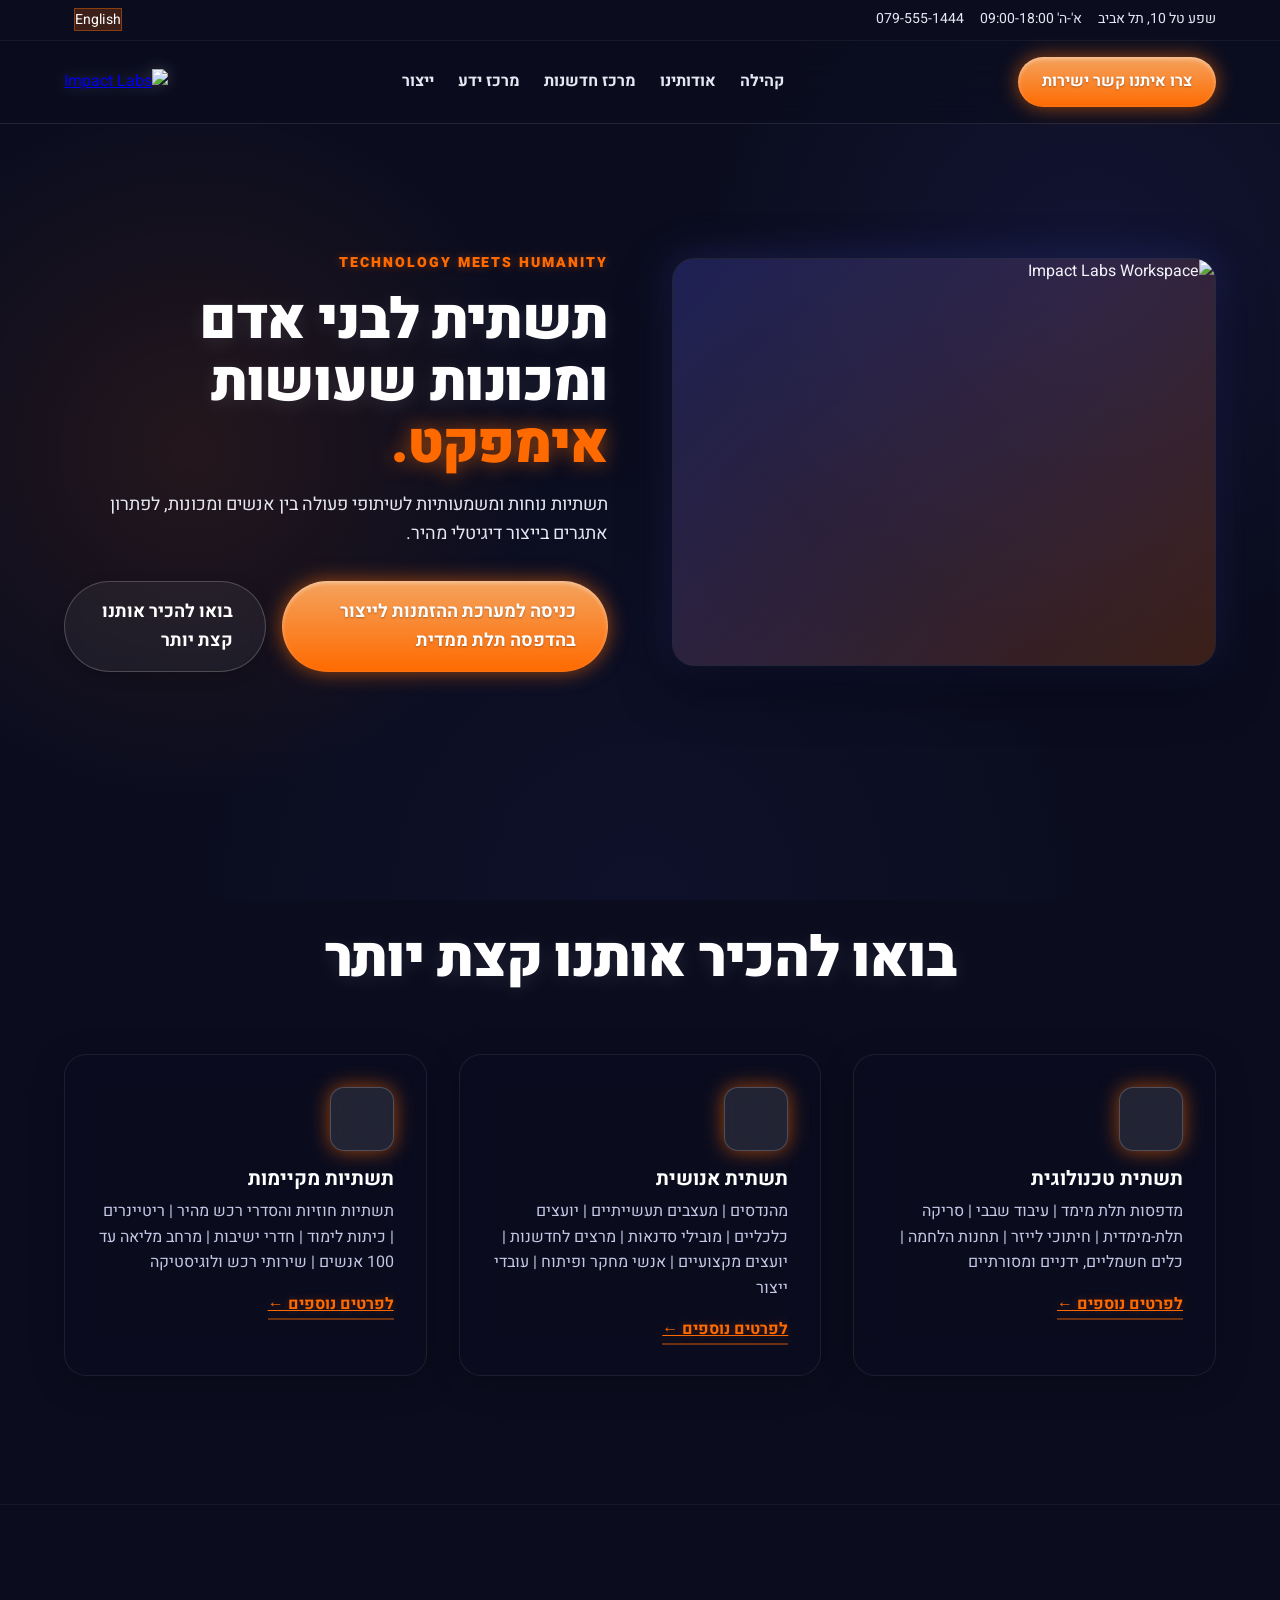
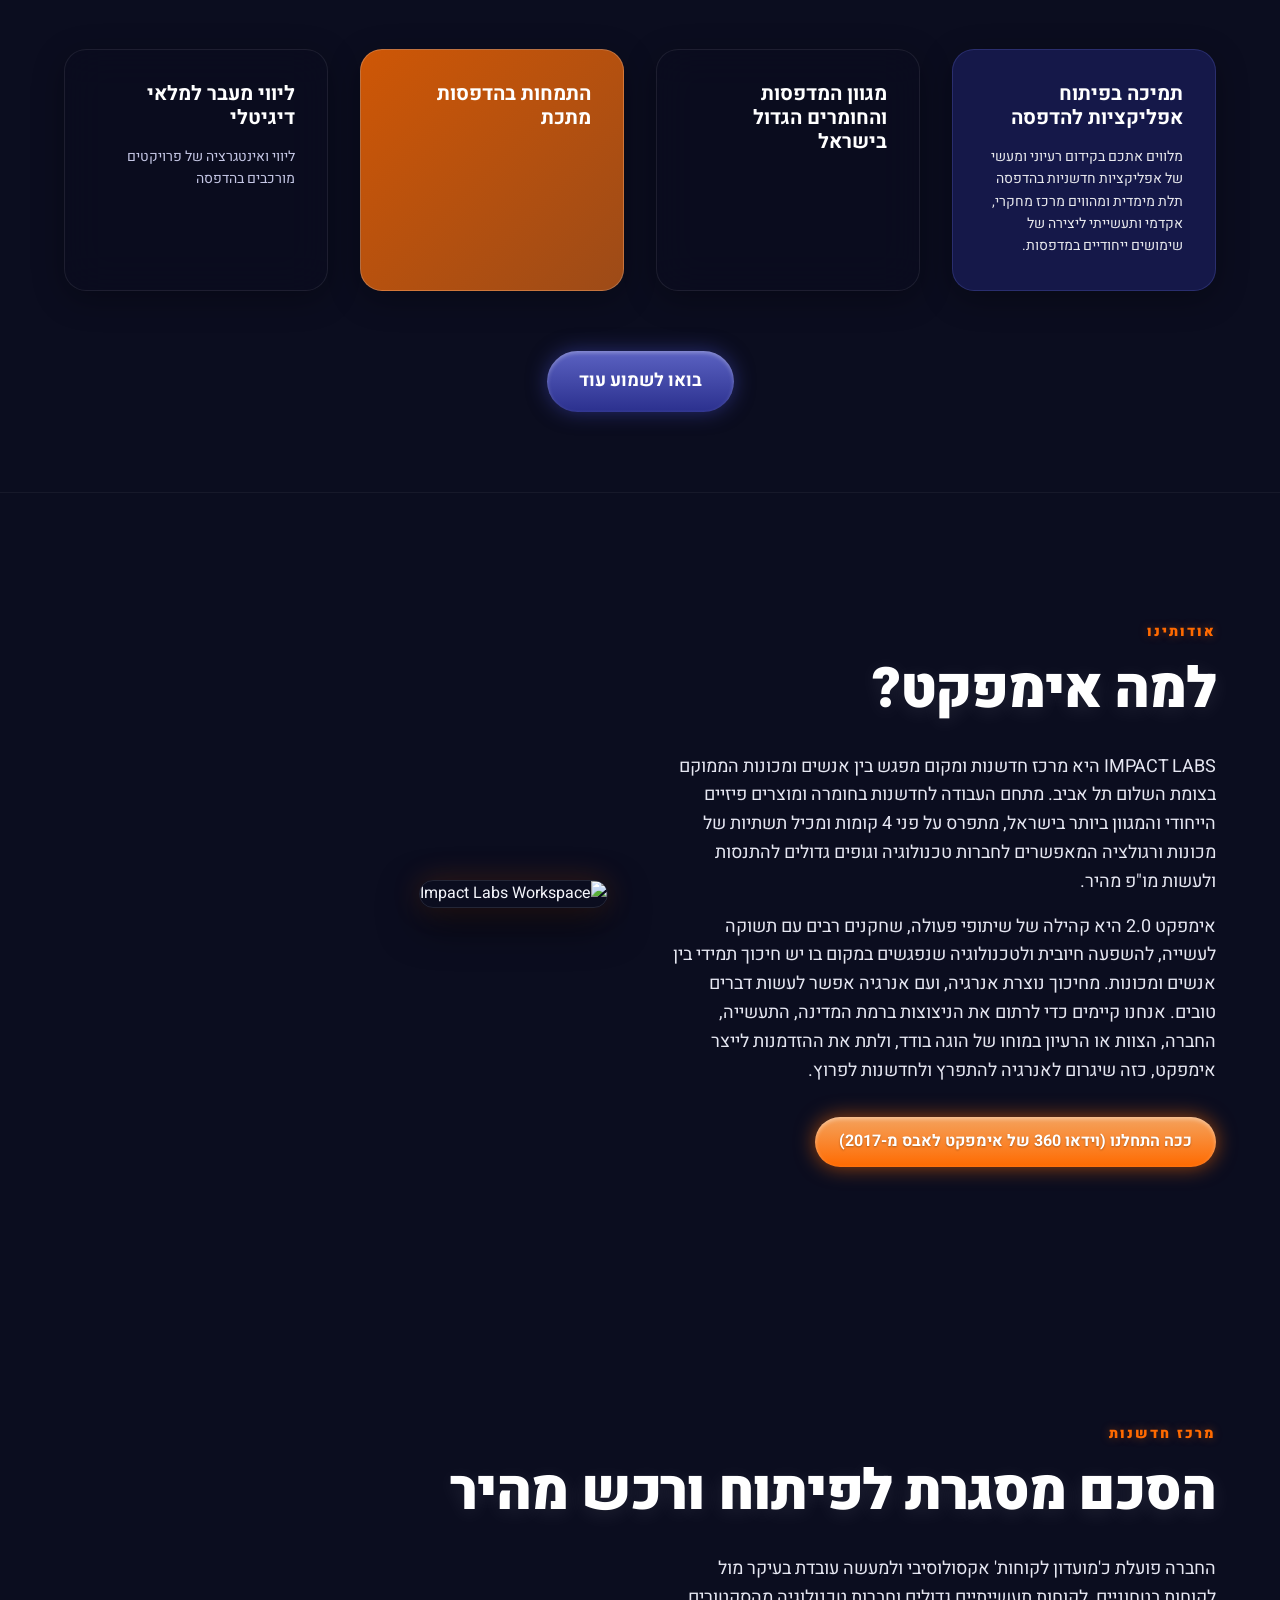
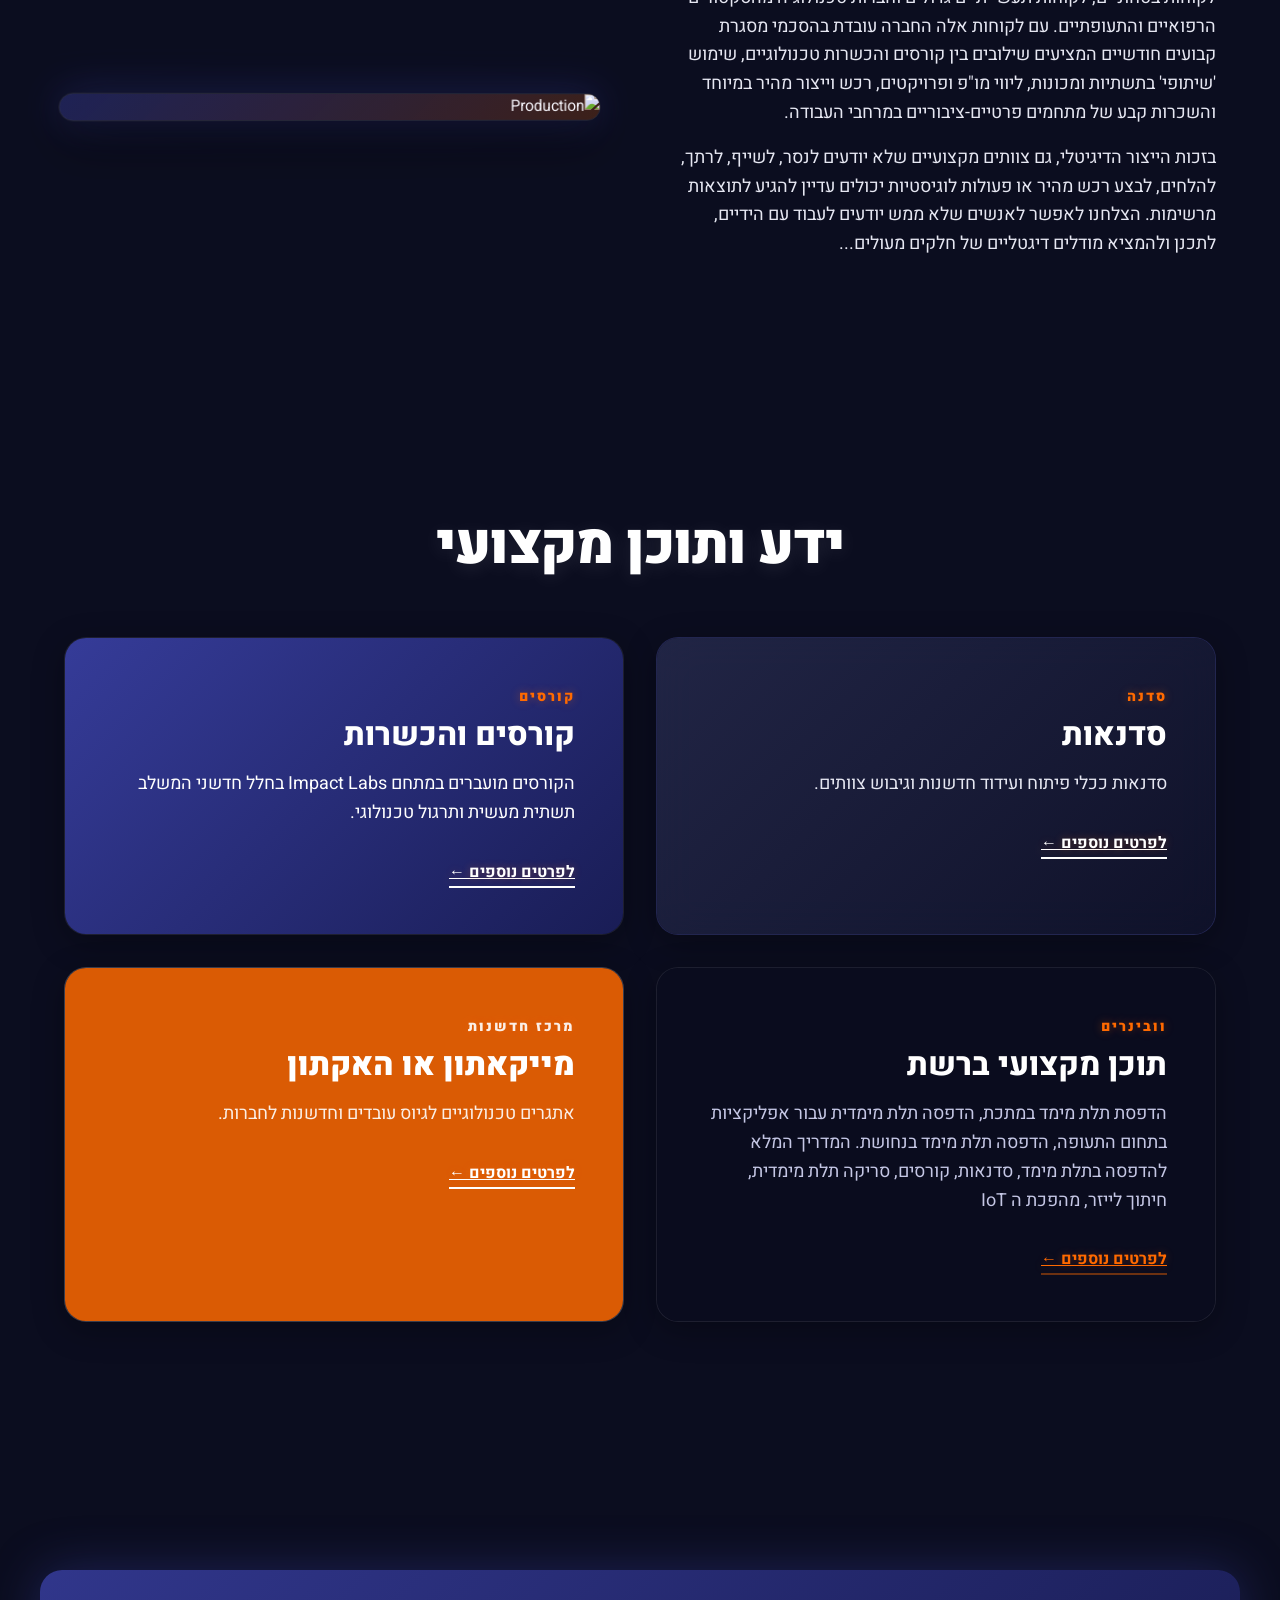
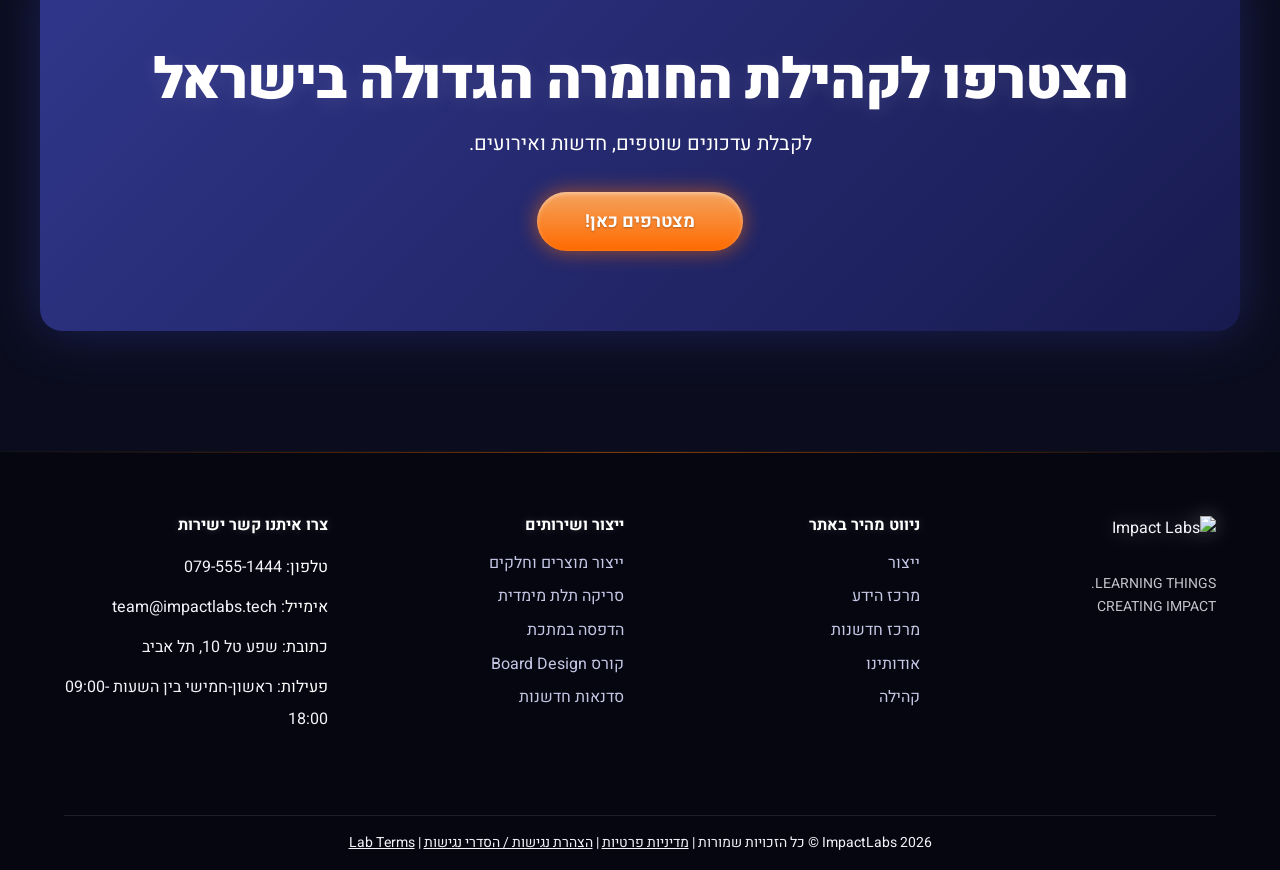
==== index.html @ 5b48bfa2 "Refactor to Deep Tech futuristic design (Glassmorphism, Scroll Reveals, Neon Glows)" ====
<!DOCTYPE html>
<html dir="rtl" lang="he-IL">
  <head>
    <meta charset="UTF-8" />
    <meta name="viewport" content="width=device-width, initial-scale=1.0" />
    <title>Impact Labs - מרכז חדשנות לחומרה</title>
    <meta name="description" content="ImpactLabs מעבדה לחדשנות בתל אביב. מקום מפגש וסביבה עסקית עבור יזמים, חברות ועמותות." />
    
    <link rel="preconnect" href="https://fonts.googleapis.com">
    <link rel="preconnect" href="https://fonts.gstatic.com" crossorigin>
    <link href="https://fonts.googleapis.com/css2?family=Heebo:wght@300;400;500;700;800;900&display=swap" rel="stylesheet">
    
    <link rel="stylesheet" href="./style.css">
    <script src="https://unpkg.com/lucide@latest"></script>
  </head>
  <body>

    <!-- Topbar -->
    <div class="topbar">
      <div class="container topbar-inner">
        <div class="topbar-info reveal">
          <span><i data-lucide="map-pin" style="width:14px;height:14px;display:inline;vertical-align:-2px"></i> שפע טל 10, תל אביב</span>
          <span><i data-lucide="clock" style="width:14px;height:14px;display:inline;vertical-align:-2px"></i> א'-ה' 09:00-18:00</span>
          <span><i data-lucide="phone" style="width:14px;height:14px;display:inline;vertical-align:-2px"></i> 079-555-1444</span>
        </div>
        <div class="topbar-actions reveal">
          <span class="badge badge-orange" style="margin-left: 10px; background: rgba(255,106,0,0.2); border: 1px solid rgba(255,106,0,0.4); color: #fff;">English</span>
        </div>
      </div>
    </div>

    <!-- Navbar -->
    <header class="navbar" id="navbar">
      <div class="container nav-inner">
        <a href="#contact" class="btn btn-primary btn-md reveal">צרו איתנו קשר ישירות</a>
        
        <button class="mobile-menu-btn reveal" id="mobile-menu-btn" aria-label="Toggle menu">
          <i data-lucide="menu"></i>
        </button>

        <nav class="nav-links reveal" id="nav-links">
          <a href="#community">קהילה</a>
          <a href="#about">אודותינו</a>
          <a href="#innovation">מרכז חדשנות</a>
          <a href="#knowledge">מרכז ידע</a>
          <a href="#services">ייצור</a>
        </nav>

        <a href="#" class="logo reveal">
          <img src="https://www.impactlabs.tech/wp-content/uploads/2022/10/ImpactLabs-logo-1.webp" alt="Impact Labs" class="logo-img">
        </a>
      </div>
    </header>

    <!-- Hero Section -->
    <section class="hero">
      <div class="container hero-content">
        <div class="hero-image reveal-left" style="order: -1;">
          <img src="https://www.impactlabs.tech/wp-content/uploads/2022/10/section1-impact-hp-top1.webp" alt="Impact Labs Workspace" style="aspect-ratio: 4/3; object-fit: cover;">
        </div>
        <div class="hero-text reveal">
          <div class="tagline">TECHNOLOGY MEETS HUMANITY</div>
          <h1 class="display">תשתית לבני אדם ומכונות שעושות <span class="text-orange">אימפקט.</span></h1>
          <p>
            תשתיות נוחות ומשמעותיות לשיתופי פעולה בין אנשים ומכונות, לפתרון אתגרים בייצור דיגיטלי מהיר.
          </p>
          <div class="hero-actions">
            <a href="#services" class="btn btn-primary btn-lg">כניסה למערכת ההזמנות לייצור בהדפסה תלת ממדית</a>
            <a href="#about" class="btn btn-ghost btn-lg">בואו להכיר אותנו קצת יותר</a>
          </div>
        </div>
      </div>
    </section>

    <!-- Core Infrastructures -->
    <section id="services" class="services-section">
      <div class="container">
        <h2 class="section-title text-white display reveal">בואו להכיר אותנו קצת יותר</h2>
        <div class="services-grid">
          <div class="card reveal" style="transition-delay: 0ms;">
            <div class="card-icon"><i data-lucide="cpu"></i></div>
            <h3 class="mb-2">תשתית טכנולוגית</h3>
            <p class="body-text text-neutral-500 mb-4">
              מדפסות תלת מימד | עיבוד שבבי | סריקה תלת-מימדית | חיתוכי לייזר | תחנות הלחמה | כלים חשמליים, ידניים ומסורתיים
            </p>
            <a href="#" class="btn-inline">לפרטים נוספים &larr;</a>
          </div>
          <div class="card reveal" style="transition-delay: 150ms;">
            <div class="card-icon"><i data-lucide="users"></i></div>
            <h3 class="mb-2">תשתית אנושית</h3>
            <p class="body-text text-neutral-500 mb-4">
              מהנדסים | מעצבים תעשייתיים | יועצים כלכליים | מובילי סדנאות | מרצים לחדשנות | יועצים מקצועיים | אנשי מחקר ופיתוח | עובדי ייצור
            </p>
            <a href="#" class="btn-inline">לפרטים נוספים &larr;</a>
          </div>
          <div class="card reveal" style="transition-delay: 300ms;">
            <div class="card-icon"><i data-lucide="building-2"></i></div>
            <h3 class="mb-2">תשתיות מקיימות</h3>
            <p class="body-text text-neutral-500 mb-4">
              תשתיות חוזיות והסדרי רכש מהיר | ריטיינרים | כיתות לימוד | חדרי ישיבות | מרחב מליאה עד 100 אנשים | שירותי רכש ולוגיסטיקה
            </p>
            <a href="#" class="btn-inline">לפרטים נוספים &larr;</a>
          </div>
        </div>
      </div>
    </section>

    <!-- Deep Dive Features -->
    <section class="about-section" style="padding: 80px 0;">
      <div class="container">
        <div class="services-grid features-grid">
          <div class="card card-navy reveal" style="transition-delay: 0ms;">
            <h3 class="mb-4">תמיכה בפיתוח אפליקציות להדפסה</h3>
            <p style="font-size: 14px; opacity: 0.9;">מלווים אתכם בקידום רעיוני ומעשי של אפליקציות חדשניות בהדפסה תלת מימדית ומהווים מרכז מחקרי, אקדמי ותעשייתי ליצירה של שימושים ייחודיים במדפסות.</p>
          </div>
          <div class="card reveal" style="transition-delay: 150ms;">
            <h3 class="mb-4 text-white">מגוון המדפסות והחומרים הגדול בישראל</h3>
          </div>
          <div class="card card-orange reveal" style="transition-delay: 300ms;">
            <h3 class="mb-4">התמחות בהדפסות מתכת</h3>
          </div>
          <div class="card reveal" style="transition-delay: 450ms;">
            <h3 class="mb-4 text-white">ליווי מעבר למלאי דיגיטלי</h3>
            <p class="text-neutral-500" style="font-size: 14px;">ליווי ואינטגרציה של פרויקטים מורכבים בהדפסה</p>
          </div>
        </div>
        <div class="reveal" style="text-align: center; margin-top: 60px;">
          <a href="#" class="btn btn-secondary btn-lg">בואו לשמוע עוד</a>
        </div>
      </div>
    </section>

    <!-- About Section -->
    <section id="about" class="about-section" style="border:none; background: transparent;">
      <div class="container about-grid">
        <div class="about-text reveal">
          <div class="tagline">אודותינו</div>
          <h2 class="display text-white mb-6">למה אימפקט?</h2>
          <p class="body-text text-neutral-700 mb-4" style="font-size: 18px;">
            IMPACT LABS היא מרכז חדשנות ומקום מפגש בין אנשים ומכונות הממוקם בצומת השלום תל אביב. מתחם העבודה לחדשנות בחומרה ומוצרים פיזיים הייחודי והמגוון ביותר בישראל, מתפרס על פני 4 קומות ומכיל תשתיות של מכונות ורגולציה המאפשרים לחברות טכנולוגיה וגופים גדולים להתנסות ולעשות מו"פ מהיר.
          </p>
          <p class="body-text text-neutral-700 mb-6" style="font-size: 18px;">
            אימפקט 2.0 היא קהילה של שיתופי פעולה, שחקנים רבים עם תשוקה לעשייה, להשפעה חיובית ולטכנולוגיה שנפגשים במקום בו יש חיכוך תמידי בין אנשים ומכונות. מחיכוך נוצרת אנרגיה, ועם אנרגיה אפשר לעשות דברים טובים. אנחנו קיימים כדי לרתום את הניצוצות ברמת המדינה, התעשייה, החברה, הצוות או הרעיון במוחו של הוגה בודד, ולתת את ההזדמנות לייצר אימפקט, כזה שיגרום לאנרגיה להתפרץ ולחדשנות לפרוץ.
          </p>
          <a href="#" class="btn btn-primary btn-md">ככה התחלנו (וידאו 360 של אימפקט לאבס מ-2017)</a>
        </div>
        <div class="about-image reveal-left">
          <img src="https://www.impactlabs.tech/wp-content/uploads/2022/10/ImpactLabs-about.webp" alt="Impact Labs Workspace">
        </div>
      </div>
    </section>

    <!-- Innovation Center -->
    <section id="innovation" class="knowledge-section">
      <div class="container">
        <div class="tagline reveal">מרכז חדשנות</div>
        <h2 class="display mb-6 text-white reveal">הסכם מסגרת לפיתוח ורכש מהיר</h2>
        <div class="about-grid">
          <div class="reveal">
            <p class="mb-4 body-text text-neutral-700" style="font-size: 18px;">החברה פועלת כ'מועדון לקוחות' אקסולוסיבי ולמעשה עובדת בעיקר מול לקוחות בטחוניים, לקוחות תעשייתיים גדולים וחברות טכנולוגיה מהסקטורים הרפואיים והתעופתיים. עם לקוחות אלה החברה עובדת בהסכמי מסגרת קבועים חודשיים המציעים שילובים בין קורסים והכשרות טכנולוגיים, שימוש 'שיתופי' בתשתיות ומכונות, ליווי מו"פ ופרויקטים, רכש וייצור מהיר במיוחד והשכרות קבע של מתחמים פרטיים-ציבוריים במרחבי העבודה.</p>
            <p class="body-text text-neutral-700" style="font-size: 18px;">בזכות הייצור הדיגיטלי, גם צוותים מקצועיים שלא יודעים לנסר, לשייף, לרתך, להלחים, לבצע רכש מהיר או פעולות לוגיסטיות יכולים עדיין להגיע לתוצאות מרשימות. הצלחנו לאפשר לאנשים שלא ממש יודעים לעבוד עם הידיים, לתכנן ולהמציא מודלים דיגטליים של חלקים מעולים...</p>
          </div>
          <div class="hero-image reveal-left" style="transform: perspective(1000px) rotateY(5deg);">
            <img src="https://www.impactlabs.tech/wp-content/uploads/2022/10/ImpactLabs-production-section2.webp" alt="Production">
          </div>
        </div>
      </div>
    </section>

    <!-- Knowledge Center -->
    <section id="knowledge" class="knowledge-section">
      <div class="container">
        <h2 class="display text-white reveal" style="text-align:center; margin-bottom: 60px;">ידע ותוכן מקצועי</h2>
        <div class="knowledge-grid">
          
          <div class="card card-navy reveal" style="padding: 48px; background: url('https://www.impactlabs.tech/wp-content/uploads/2022/10/worshop-image-withorangeoverlay.webp') center/cover; position: relative;">
            <div style="position: absolute; inset: 0; background: var(--gradient-metal-dark); opacity: 0.9;"></div>
            <div style="position: relative; z-index: 2;">
              <div class="tagline" style="color: var(--orange-500); margin-bottom: 8px;">סדנה</div>
              <h3 style="font-size: 32px; font-weight: 800; margin-bottom: 16px;">סדנאות</h3>
              <p style="color: var(--navy-100); margin-bottom: 32px; font-size: 18px;">
                סדנאות ככלי פיתוח ועידוד חדשנות וגיבוש צוותים.
              </p>
              <a href="#" class="btn-inline" style="color: #fff; border-color: #fff;">לפרטים נוספים &larr;</a>
            </div>
          </div>

          <div class="card card-brand reveal" style="transition-delay: 150ms; padding: 48px; background: url('https://www.impactlabs.tech/wp-content/uploads/2022/10/courses-learning-imagewithblueoverlay.webp') center/cover; position: relative;">
             <div style="position: absolute; inset: 0; background: var(--gradient-brand); opacity: 0.9;"></div>
             <div style="position: relative; z-index: 2;">
              <div class="tagline" style="color: var(--orange-500); margin-bottom: 8px;">קורסים</div>
              <h3 style="font-size: 32px; font-weight: 800; margin-bottom: 16px;">קורסים והכשרות</h3>
              <p style="color: #fff; margin-bottom: 32px; font-size: 18px;">
                הקורסים מועברים במתחם Impact Labs בחלל חדשני המשלב תשתית מעשית ותרגול טכנולוגי.
              </p>
              <a href="#" class="btn-inline" style="color: #fff; border-color: #fff;">לפרטים נוספים &larr;</a>
             </div>
          </div>

          <div class="card reveal" style="padding: 48px; background: url('https://www.impactlabs.tech/wp-content/uploads/2022/10/events-images-with-orange-overlay.webp') center/cover; position: relative;">
            <div style="position: absolute; inset: 0; background: rgba(11,13,31,0.85); backdrop-filter: blur(10px);"></div>
            <div style="position: relative; z-index: 2;">
              <div class="tagline" style="color: var(--orange-500); margin-bottom: 8px;">וובינרים</div>
              <h3 class="text-white" style="font-size: 32px; font-weight: 800; margin-bottom: 16px;">תוכן מקצועי ברשת</h3>
              <p class="text-neutral-500" style="margin-bottom: 32px; font-size: 18px;">
                הדפסת תלת מימד במתכת, הדפסה תלת מימדית עבור אפליקציות בתחום התעופה, הדפסה תלת מימד בנחושת. המדריך המלא להדפסה בתלת מימד, סדנאות, קורסים, סריקה תלת מימדית, חיתוך לייזר, מהפכת ה IoT
              </p>
              <a href="#" class="btn-inline">לפרטים נוספים &larr;</a>
            </div>
          </div>
          
          <div class="card card-orange reveal" style="transition-delay: 150ms; padding: 48px; background: url('https://www.impactlabs.tech/wp-content/uploads/2022/10/ImpactLabs-Hakathon-image.webp') center/cover; position: relative;">
             <div style="position: absolute; inset: 0; background: var(--orange-500); opacity: 0.85; mix-blend-mode: multiply;"></div>
             <div style="position: relative; z-index: 2;">
                <div class="tagline" style="color: #fff; opacity: 0.9; margin-bottom: 8px;">מרכז חדשנות</div>
                <h3 style="font-size: 32px; font-weight: 900; margin-bottom: 16px;">מייקאתון או האקתון</h3>
                <p style="color: rgba(255,255,255,0.9); margin-bottom: 32px; font-size: 18px;">
                  אתגרים טכנולוגיים לגיוס עובדים וחדשנות לחברות.
                </p>
                <a href="#" class="btn-inline" style="color: #fff; border-color: #fff;">לפרטים נוספים &larr;</a>
             </div>
          </div>

        </div>
      </div>
    </section>

    <!-- Community & CTA -->
    <section id="community" class="hero reveal" style="background: transparent; padding: 120px 0; text-align: center;">
      <div class="container card card-brand" style="border:none; padding: 80px 40px; box-shadow: 0 0 50px rgba(58, 65, 166, 0.4);">
        <h2 class="display text-white mb-4">הצטרפו לקהילת החומרה הגדולה בישראל</h2>
        <p class="text-navy-100 mb-6" style="font-size: 20px;">לקבלת עדכונים שוטפים, חדשות ואירועים.</p>
        <button class="btn btn-primary btn-lg" style="padding-left: 48px; padding-right: 48px;">מצטרפים כאן!</button>
      </div>
    </section>

    <!-- Footer -->
    <footer id="contact" class="footer reveal">
      <div class="container">
        <div class="footer-grid">
          <div>
            <img src="https://www.impactlabs.tech/wp-content/uploads/2022/10/ImpactLabs-logo-white.png" alt="Impact Labs" style="height: 40px; margin-bottom: 16px; filter: drop-shadow(0 0 10px rgba(255,255,255,0.3));">
            <p class="text-neutral-400 mt-4" style="font-size: 14px; opacity: 0.8;">LEARNING THINGS.<br>CREATING IMPACT</p>
          </div>
          <div>
            <h4 class="footer-title">ניווט מהיר באתר</h4>
            <ul class="footer-links">
              <li><a href="#services">ייצור</a></li>
              <li><a href="#knowledge">מרכז הידע</a></li>
              <li><a href="#innovation">מרכז חדשנות</a></li>
              <li><a href="#about">אודותינו</a></li>
              <li><a href="#community">קהילה</a></li>
            </ul>
          </div>
          <div>
            <h4 class="footer-title">ייצור ושירותים</h4>
            <ul class="footer-links">
              <li><a href="#">ייצור מוצרים וחלקים</a></li>
              <li><a href="#">סריקה תלת מימדית</a></li>
              <li><a href="#">הדפסה במתכת</a></li>
              <li><a href="#">קורס Board Design</a></li>
              <li><a href="#">סדנאות חדשנות</a></li>
            </ul>
          </div>
          <div>
            <h4 class="footer-title">צרו איתנו קשר ישירות</h4>
            <ul class="footer-links" style="line-height: 2;">
              <li><span style="color: #fff">טלפון:</span> 079-555-1444</li>
              <li><span style="color: #fff">אימייל:</span> team@impactlabs.tech</li>
              <li><span style="color: #fff">כתובת:</span> שפע טל 10, תל אביב</li>
              <li><span style="color: #fff">פעילות:</span> ראשון-חמישי בין השעות 09:00-18:00</li>
            </ul>
            <div class="mt-4" style="display:flex; gap: 12px; color: var(--orange-500);">
               <i data-lucide="facebook" style="cursor:pointer;"></i>
               <i data-lucide="instagram" style="cursor:pointer;"></i>
               <i data-lucide="linkedin" style="cursor:pointer;"></i>
               <i data-lucide="youtube" style="cursor:pointer;"></i>
            </div>
          </div>
        </div>
        <div class="footer-bottom">
          <p>ImpactLabs 2026 &copy; כל הזכויות שמורות | <a href="#" style="color: inherit;">מדיניות פרטיות</a> | <a href="#" style="color: inherit;">הצהרת נגישות / הסדרי נגישות</a> | <a href="#" style="color: inherit;">Lab Terms</a></p>
        </div>
      </div>
    </footer>

    <script src="./main.js"></script>
    <script>
      lucide.createIcons();
      const menuBtn = document.getElementById('mobile-menu-btn');
      const navLinks = document.getElementById('nav-links');
      if(menuBtn && navLinks) {
        menuBtn.addEventListener('click', () => {
          navLinks.classList.toggle('active');
        });
      }
    </script>
  </body>
</html>
---- style.css ----
/* ==========================================================================
   Impact Labs Design System - Futuristic Deep Tech Edition
   ========================================================================== */

:root {
  /* Colors - Navy Scale */
  --navy-50: #F3F4FA;
  --navy-100: #E6E7F2;
  --navy-200: #C5C7E5;
  --navy-500: #5B62C2;
  --navy-600: #3A41A6;
  --navy-700: #2B308E; 
  --navy-800: #232876;
  --navy-900: #1B1F5C; 
  --navy-1000: #0B0D1F; /* Deep Space Ink */

  /* Colors - Orange Scale (Neon) */
  --orange-100: #FDEEDE;
  --orange-200: #FBD9BB;
  --orange-400: #F4A35E;
  --orange-500: #FF6A00; /* Pure Neon Orange */
  --orange-600: #E0701F;
  --orange-700: #C25B16; 
  --orange-800: #9B4612;
  --orange-900: #6E380C;

  /* Gradients & Glows */
  --gradient-metal: linear-gradient(135deg, #F2F4F8 0%, #9AA1B5 100%);
  --gradient-metal-dark: linear-gradient(135deg, rgba(42, 47, 85, 0.8) 0%, rgba(17, 20, 46, 0.8) 100%);
  --gradient-brand: linear-gradient(135deg, #3A41A6 0%, #1B1F5C 100%);
  
  --neon-glow-orange: 0 0 20px rgba(255, 106, 0, 0.6);
  --neon-glow-blue: 0 0 20px rgba(58, 65, 166, 0.6);
  
  /* Radii */
  --radius-xs: 2px;
  --radius-sm: 4px;
  --radius-md: 8px;
  --radius-lg: 14px;
  --radius-xl: 22px;
  --radius-pill: 999px;

  /* Shadows (Elevations) */
  --shadow-1: 0 8px 32px rgba(0, 0, 0, 0.3);
  --shadow-2: 0 16px 48px rgba(0, 0, 0, 0.5);
  --shadow-inset: inset 0 2px 4px rgba(255, 255, 255, 0.1), inset 0 -2px 8px rgba(0, 0, 0, 0.5);

  /* Spacing */
  --space-1: 4px;
  --space-2: 8px;
  --space-3: 12px;
  --space-4: 16px;
  --space-5: 24px;
  --space-6: 32px;
  --space-7: 48px;
  --space-8: 64px;
  --space-9: 96px;
  --space-10: 128px;

  --font-family: 'Heebo', sans-serif;
}

/* ==========================================================================
   Reset & Base Styles
   ========================================================================== */
* {
  box-sizing: border-box;
  margin: 0;
  padding: 0;
}

body {
  font-family: var(--font-family);
  background-color: var(--navy-1000);
  background-image: 
    radial-gradient(circle at 15% 50%, rgba(255, 106, 0, 0.1), transparent 30%),
    radial-gradient(circle at 85% 30%, rgba(58, 65, 166, 0.15), transparent 30%),
    radial-gradient(circle at 50% 100%, rgba(43, 48, 142, 0.1), transparent 40%);
  background-attachment: fixed;
  color: var(--navy-50);
  line-height: 1.6;
  font-size: 16px;
  -webkit-font-smoothing: antialiased;
  -moz-osx-font-smoothing: grayscale;
  overflow-x: hidden;
}

/* Scroll Animations */
.reveal {
  opacity: 0;
  transform: translateY(50px);
  transition: all 0.9s cubic-bezier(0.25, 0.8, 0.25, 1);
}
.reveal.active {
  opacity: 1;
  transform: translateY(0);
}

.reveal-left {
  opacity: 0;
  transform: translateX(-50px);
  transition: all 0.9s cubic-bezier(0.25, 0.8, 0.25, 1);
}
.reveal-left.active {
  opacity: 1;
  transform: translateX(0);
}

/* ==========================================================================
   Typography
   ========================================================================== */
h1, h2, h3, h4, h5, h6 {
  color: #fff;
  line-height: 1.2;
}

.display {
  font-size: 56px;
  font-weight: 900;
  line-height: 1.1;
  letter-spacing: -0.02em;
  text-shadow: 0 4px 20px rgba(255,255,255,0.1);
}

h1 { font-size: 38px; font-weight: 800; }
h2 { font-size: 28px; font-weight: 700; }
h3 { font-size: 20px; font-weight: 700; }
.body-text { font-size: 16px; font-weight: 400; color: var(--navy-100); }

.text-navy { color: #fff; } /* Override for dark theme */
.text-orange { color: var(--orange-500); text-shadow: var(--neon-glow-orange); }
.text-white { color: #ffffff; }
.text-neutral-500 { color: var(--navy-200) !important; }
.text-neutral-700 { color: var(--navy-100) !important; }

/* Tagline Lockup */
.tagline {
  font-weight: 900;
  text-transform: uppercase;
  letter-spacing: 0.14em;
  color: var(--orange-500);
  font-size: 14px;
  margin-bottom: var(--space-4);
  text-shadow: 0 0 10px rgba(255,106,0,0.4);
}

/* ==========================================================================
   Layout & Container
   ========================================================================== */
.container {
  max-width: 1200px;
  margin: 0 auto;
  padding: 0 var(--space-5);
}

/* ==========================================================================
   Components: Buttons
   ========================================================================== */
.btn {
  display: inline-flex;
  align-items: center;
  justify-content: center;
  gap: var(--space-2);
  font-family: var(--font-family);
  font-weight: 700;
  text-decoration: none;
  cursor: pointer;
  transition: all 0.3s cubic-bezier(0.25, 0.8, 0.25, 1);
  border: none;
  position: relative;
  overflow: hidden;
}

.btn-primary {
  background: linear-gradient(180deg, #F4A35E 0%, var(--orange-500) 100%);
  color: #fff;
  border-radius: var(--radius-pill);
  box-shadow: var(--neon-glow-orange), inset 0 2px 4px rgba(255, 255, 255, 0.4);
  text-shadow: 0 1px 2px rgba(0,0,0,0.3);
}

.btn-primary:hover {
  background: linear-gradient(180deg, var(--orange-500) 0%, #C25B16 100%);
  box-shadow: 0 0 30px rgba(255, 106, 0, 0.8), inset 0 2px 4px rgba(255, 255, 255, 0.3);
  transform: translateY(-3px) scale(1.02);
}

.btn-secondary {
  background: linear-gradient(180deg, #5B62C2 0%, var(--navy-700) 100%);
  color: #fff;
  border-radius: var(--radius-pill);
  box-shadow: var(--neon-glow-blue), inset 0 2px 4px rgba(255, 255, 255, 0.3);
}

.btn-secondary:hover {
  background: linear-gradient(180deg, #3A41A6 0%, #1B1F5C 100%);
  transform: translateY(-3px) scale(1.02);
  box-shadow: 0 0 30px rgba(58, 65, 166, 0.8), inset 0 2px 4px rgba(255, 255, 255, 0.2);
}

.btn-ghost {
  background: rgba(255, 255, 255, 0.05);
  backdrop-filter: blur(8px);
  color: #fff;
  border-radius: var(--radius-pill);
  border: 1px solid rgba(255,255,255,0.2);
  box-shadow: 0 4px 15px rgba(0,0,0,0.2);
}

.btn-ghost:hover {
  background: rgba(255, 255, 255, 0.15);
  border-color: rgba(255,255,255,0.4);
  transform: translateY(-3px);
  box-shadow: 0 8px 25px rgba(0,0,0,0.3);
}

.btn-inline {
  background: none;
  color: var(--orange-500);
  border-radius: 0;
  box-shadow: none;
  border-bottom: 2px solid rgba(255, 106, 0, 0.4);
  padding: 0 0 2px 0;
  font-weight: 700;
  text-shadow: 0 0 8px rgba(255, 106, 0, 0.3);
}

.btn-inline:hover {
  color: #fff;
  border-color: #fff;
  text-shadow: 0 0 12px rgba(255,255,255,0.6);
}

/* Sizes */
.btn-sm { padding: 8px 16px; font-size: 14px; }
.btn-md { padding: 12px 24px; font-size: 16px; }
.btn-lg { padding: 16px 32px; font-size: 18px; }

/* ==========================================================================
   Components: Cards (Glassmorphism)
   ========================================================================== */
.card {
  border-radius: var(--radius-xl);
  padding: var(--space-6);
  background: rgba(11, 13, 31, 0.6);
  backdrop-filter: blur(20px);
  -webkit-backdrop-filter: blur(20px);
  border: 1px solid rgba(255, 255, 255, 0.08);
  box-shadow: var(--shadow-1);
  transition: all 0.4s cubic-bezier(0.25, 0.8, 0.25, 1);
  position: relative;
  overflow: hidden;
  color: #fff;
}

.card::before {
  content: '';
  position: absolute;
  top: 0; left: -100%; width: 50%; height: 100%;
  background: linear-gradient(to right, transparent, rgba(255,255,255,0.05), transparent);
  transform: skewX(-20deg);
  transition: all 0.6s ease;
}

.card:hover::before {
  left: 200%;
}

.card:hover {
  transform: translateY(-10px) rotateX(2deg) rotateY(2deg);
  box-shadow: var(--shadow-2), 0 0 20px rgba(58, 65, 166, 0.4);
  border-color: rgba(255, 255, 255, 0.2);
  z-index: 10;
}

.card-navy {
  background: rgba(27, 31, 92, 0.7);
  border-color: rgba(91, 98, 194, 0.3);
}

.card-brand {
  background: linear-gradient(135deg, rgba(58, 65, 166, 0.8) 0%, rgba(27, 31, 92, 0.8) 100%);
}

.card-orange {
  background: linear-gradient(135deg, rgba(255, 106, 0, 0.8) 0%, rgba(194, 91, 22, 0.8) 100%);
  border-color: rgba(255, 255, 255, 0.2);
}

.card-icon {
  width: 64px;
  height: 64px;
  border-radius: var(--radius-lg);
  background: rgba(255, 255, 255, 0.1);
  border: 1px solid rgba(255,255,255,0.2);
  backdrop-filter: blur(10px);
  color: var(--orange-500);
  display: flex;
  align-items: center;
  justify-content: center;
  margin-bottom: var(--space-4);
  position: relative;
  box-shadow: var(--neon-glow-orange);
  transition: all 0.4s ease;
}

.card:hover .card-icon {
  transform: translateY(-5px) scale(1.1) rotate(5deg);
  background: var(--orange-500);
  color: #fff;
  box-shadow: 0 0 30px rgba(255, 106, 0, 0.8);
}

/* ==========================================================================
   Sections & Layout
   ========================================================================== */
/* Topbar */
.topbar {
  background: rgba(11, 13, 31, 0.95);
  color: var(--navy-100);
  padding: var(--space-2) 0;
  font-size: 14px;
  border-bottom: 1px solid rgba(255,255,255,0.05);
}
.topbar-inner {
  display: flex;
  justify-content: space-between;
  align-items: center;
}
.topbar-info {
  display: flex;
  gap: var(--space-4);
  align-items: center;
}

/* Navbar */
.navbar {
  background: rgba(11, 13, 31, 0.7);
  backdrop-filter: blur(20px);
  -webkit-backdrop-filter: blur(20px);
  padding: var(--space-4) 0;
  border-bottom: 1px solid rgba(255,255,255,0.1);
  position: sticky;
  top: 0;
  z-index: 100;
  transition: all 0.3s ease;
}
.navbar.scrolled {
  padding: var(--space-3) 0;
  background: rgba(11, 13, 31, 0.9);
  box-shadow: 0 10px 30px rgba(0,0,0,0.5);
}
.nav-inner {
  display: flex;
  justify-content: space-between;
  align-items: center;
}
.logo-img {
  height: 40px;
  filter: drop-shadow(0 0 8px rgba(255,255,255,0.2));
}
.nav-links {
  display: flex;
  gap: var(--space-5);
}
.nav-links a {
  text-decoration: none;
  color: var(--navy-100);
  font-weight: 700;
  transition: all 0.2s;
  position: relative;
}
.nav-links a::after {
  content: '';
  position: absolute;
  bottom: -4px;
  left: 0;
  width: 0%;
  height: 2px;
  background: var(--orange-500);
  transition: width 0.3s ease;
  box-shadow: var(--neon-glow-orange);
}
.nav-links a:hover {
  color: #fff;
  text-shadow: 0 0 10px rgba(255,255,255,0.5);
}
.nav-links a:hover::after {
  width: 100%;
}

.mobile-menu-btn {
  display: none;
  background: none;
  border: none;
  color: #fff;
  cursor: pointer;
  padding: var(--space-2);
}

/* Hero Section */
.hero {
  padding: var(--space-10) 0;
  position: relative;
  overflow: hidden;
  background: transparent;
}
.hero-content {
  display: grid;
  grid-template-columns: 1fr 1fr;
  gap: var(--space-8);
  align-items: center;
  position: relative;
  z-index: 2;
}
.hero-text {
  color: #fff;
}
.hero-text .display {
  margin-bottom: var(--space-4);
}
.hero-text p {
  font-size: 18px;
  color: var(--navy-100);
  margin-bottom: var(--space-6);
  max-width: 500px;
}
.hero-actions {
  display: flex;
  gap: var(--space-4);
}
.hero-image {
  border-radius: var(--radius-xl);
  overflow: hidden;
  box-shadow: 0 20px 50px rgba(0,0,0,0.5), 0 0 40px rgba(58, 65, 166, 0.4);
  position: relative;
  border: 1px solid rgba(255,255,255,0.1);
  transform: perspective(1000px) rotateY(-5deg);
  transition: transform 0.5s ease;
}
.hero-image:hover {
  transform: perspective(1000px) rotateY(0deg) scale(1.02);
}
.hero-image img {
  width: 100%;
  height: auto;
  display: block;
}
.hero-image::after {
  content: '';
  position: absolute;
  top: 0; left: 0; right: 0; bottom: 0;
  background: linear-gradient(135deg, rgba(58,65,166,0.4), rgba(255,106,0,0.2));
  mix-blend-mode: overlay;
}

/* Services / Features */
.services-section {
  padding: var(--space-10) 0;
  background: transparent;
}
.services-grid {
  display: grid;
  grid-template-columns: repeat(3, 1fr);
  gap: var(--space-6);
  margin-top: var(--space-8);
}
.features-grid {
  grid-template-columns: repeat(4, 1fr);
}
.services-section .section-title {
  text-align: center;
  margin-bottom: var(--space-8);
}

/* About / Content */
.about-section {
  background: rgba(11, 13, 31, 0.4);
  padding: var(--space-10) 0;
  border-top: 1px solid rgba(255,255,255,0.05);
  border-bottom: 1px solid rgba(255,255,255,0.05);
}
.about-grid {
  display: grid;
  grid-template-columns: 1fr 1fr;
  gap: var(--space-8);
  align-items: center;
}
.about-image img {
  width: 100%;
  border-radius: var(--radius-xl);
  box-shadow: 0 15px 40px rgba(0,0,0,0.6), 0 0 30px rgba(255,106,0,0.2);
  border: 1px solid rgba(255,255,255,0.1);
}

/* Knowledge Center Cards */
.knowledge-section {
  padding: var(--space-10) 0;
  background: transparent;
}
.knowledge-grid {
  display: grid;
  grid-template-columns: repeat(2, 1fr);
  gap: var(--space-6);
}

/* Footer */
.footer {
  background: #05060F;
  color: var(--neutral-300);
  padding: var(--space-8) 0 var(--space-4);
  border-top: 1px solid rgba(255,255,255,0.05);
  position: relative;
}
.footer::before {
  content: '';
  position: absolute;
  top: 0; left: 0; right: 0; height: 1px;
  background: linear-gradient(90deg, transparent, rgba(255,106,0,0.5), transparent);
}
.footer-grid {
  display: grid;
  grid-template-columns: repeat(4, 1fr);
  gap: var(--space-6);
  margin-bottom: var(--space-8);
}
.footer-title {
  color: #fff;
  margin-bottom: var(--space-4);
  font-size: 16px;
  text-shadow: 0 0 10px rgba(255,255,255,0.2);
}
.footer-links {
  list-style: none;
}
.footer-links li {
  margin-bottom: var(--space-2);
}
.footer-links a {
  color: var(--navy-200);
  text-decoration: none;
  transition: all 0.2s;
}
.footer-links a:hover {
  color: var(--orange-500);
  text-shadow: var(--neon-glow-orange);
  padding-right: 5px; /* Slight move on hover */
}
.footer-bottom {
  border-top: 1px solid rgba(255,255,255,0.1);
  padding-top: var(--space-4);
  text-align: center;
  font-size: 14px;
}

/* Utilities */
.mb-2 { margin-bottom: var(--space-2); }
.mb-4 { margin-bottom: var(--space-4); }
.mb-6 { margin-bottom: var(--space-6); }
.mt-4 { margin-top: var(--space-4); }

/* Responsive */
@media (max-width: 768px) {
  .hero-content { grid-template-columns: 1fr; }
  .services-grid { grid-template-columns: 1fr; }
  .features-grid { grid-template-columns: 1fr; }
  .about-grid { grid-template-columns: 1fr; }
  .knowledge-grid { grid-template-columns: 1fr; }
  .footer-grid { grid-template-columns: 1fr; }
  
  .display { font-size: 42px; }
  .topbar { display: none; } 
  
  .mobile-menu-btn { display: block; }
  .nav-links { 
    display: none; 
    flex-direction: column;
    position: absolute;
    top: 100%;
    left: 0;
    right: 0;
    background: rgba(11, 13, 31, 0.95);
    backdrop-filter: blur(20px);
    padding: var(--space-4);
    box-shadow: 0 10px 30px rgba(0,0,0,0.5);
    border-bottom: 1px solid rgba(255,255,255,0.1);
  }
  .nav-links.active { display: flex; }
  
  .hero-actions { flex-direction: column; }
}
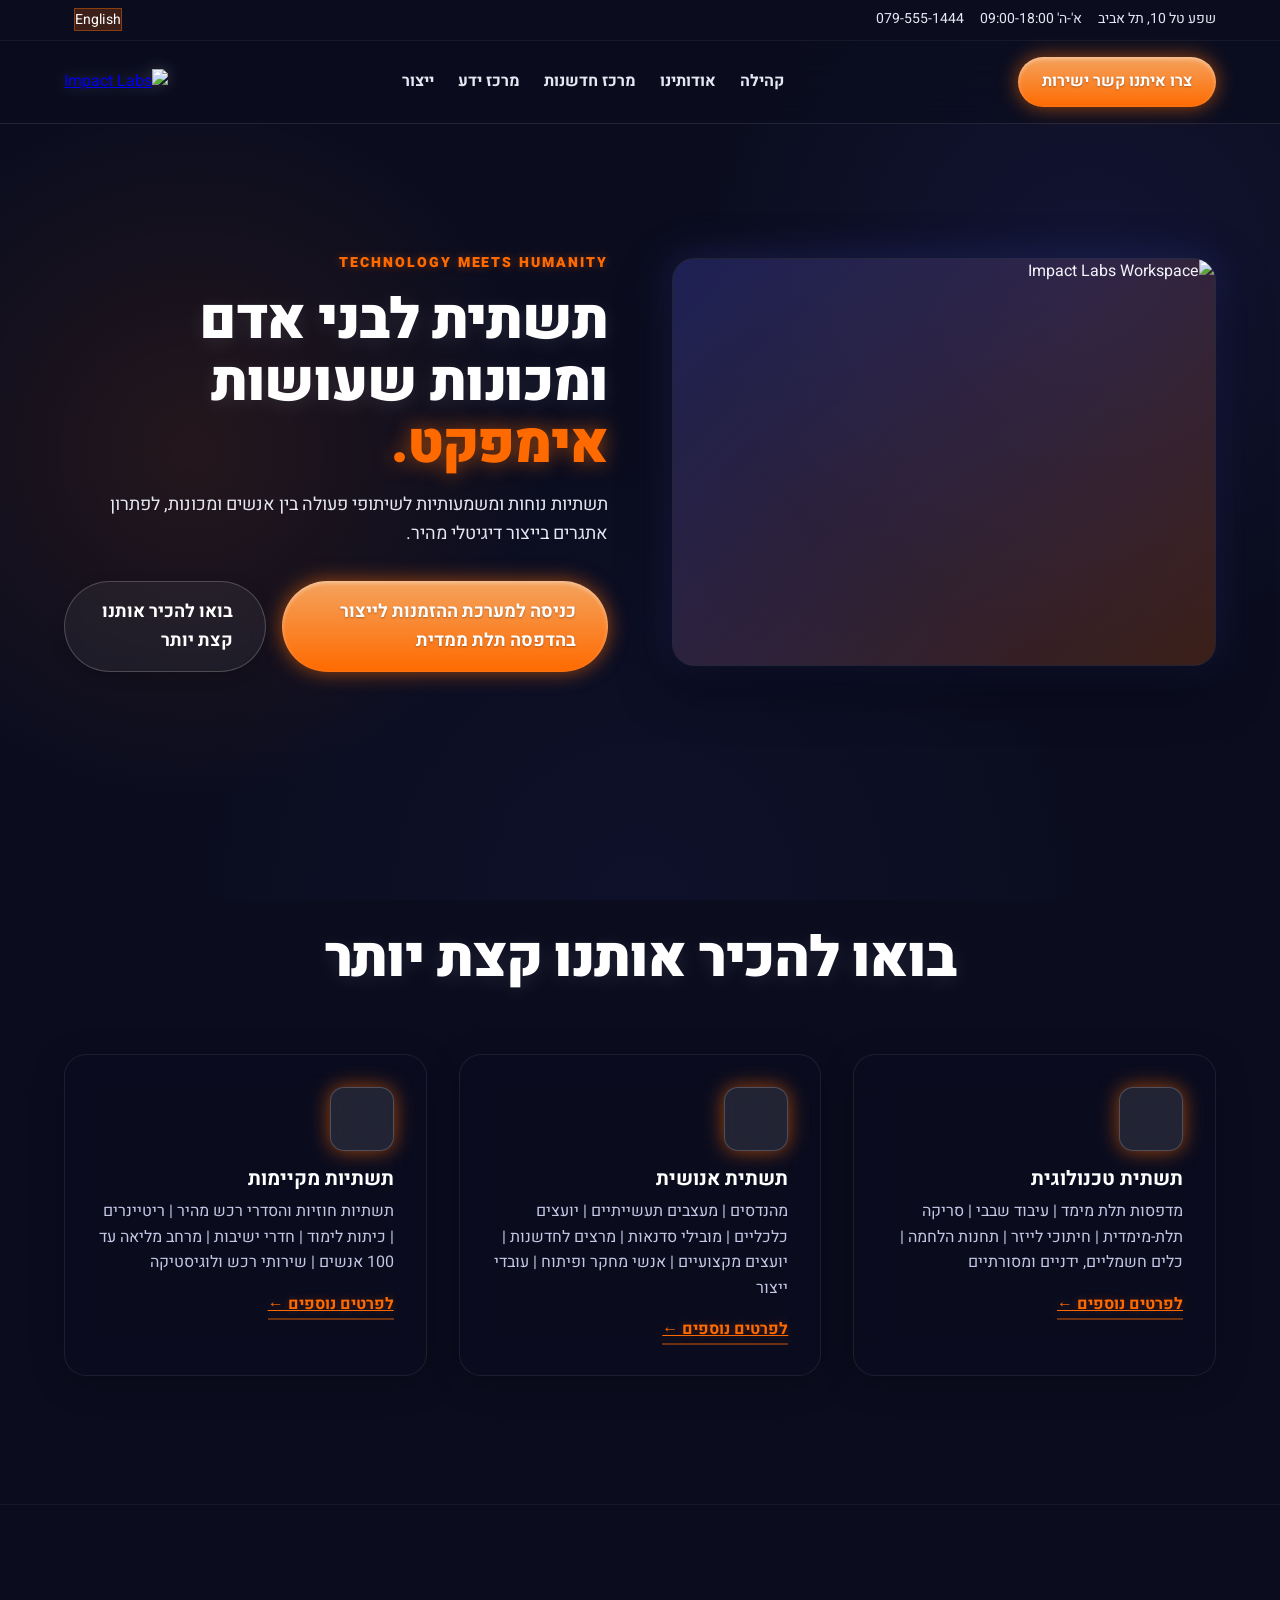
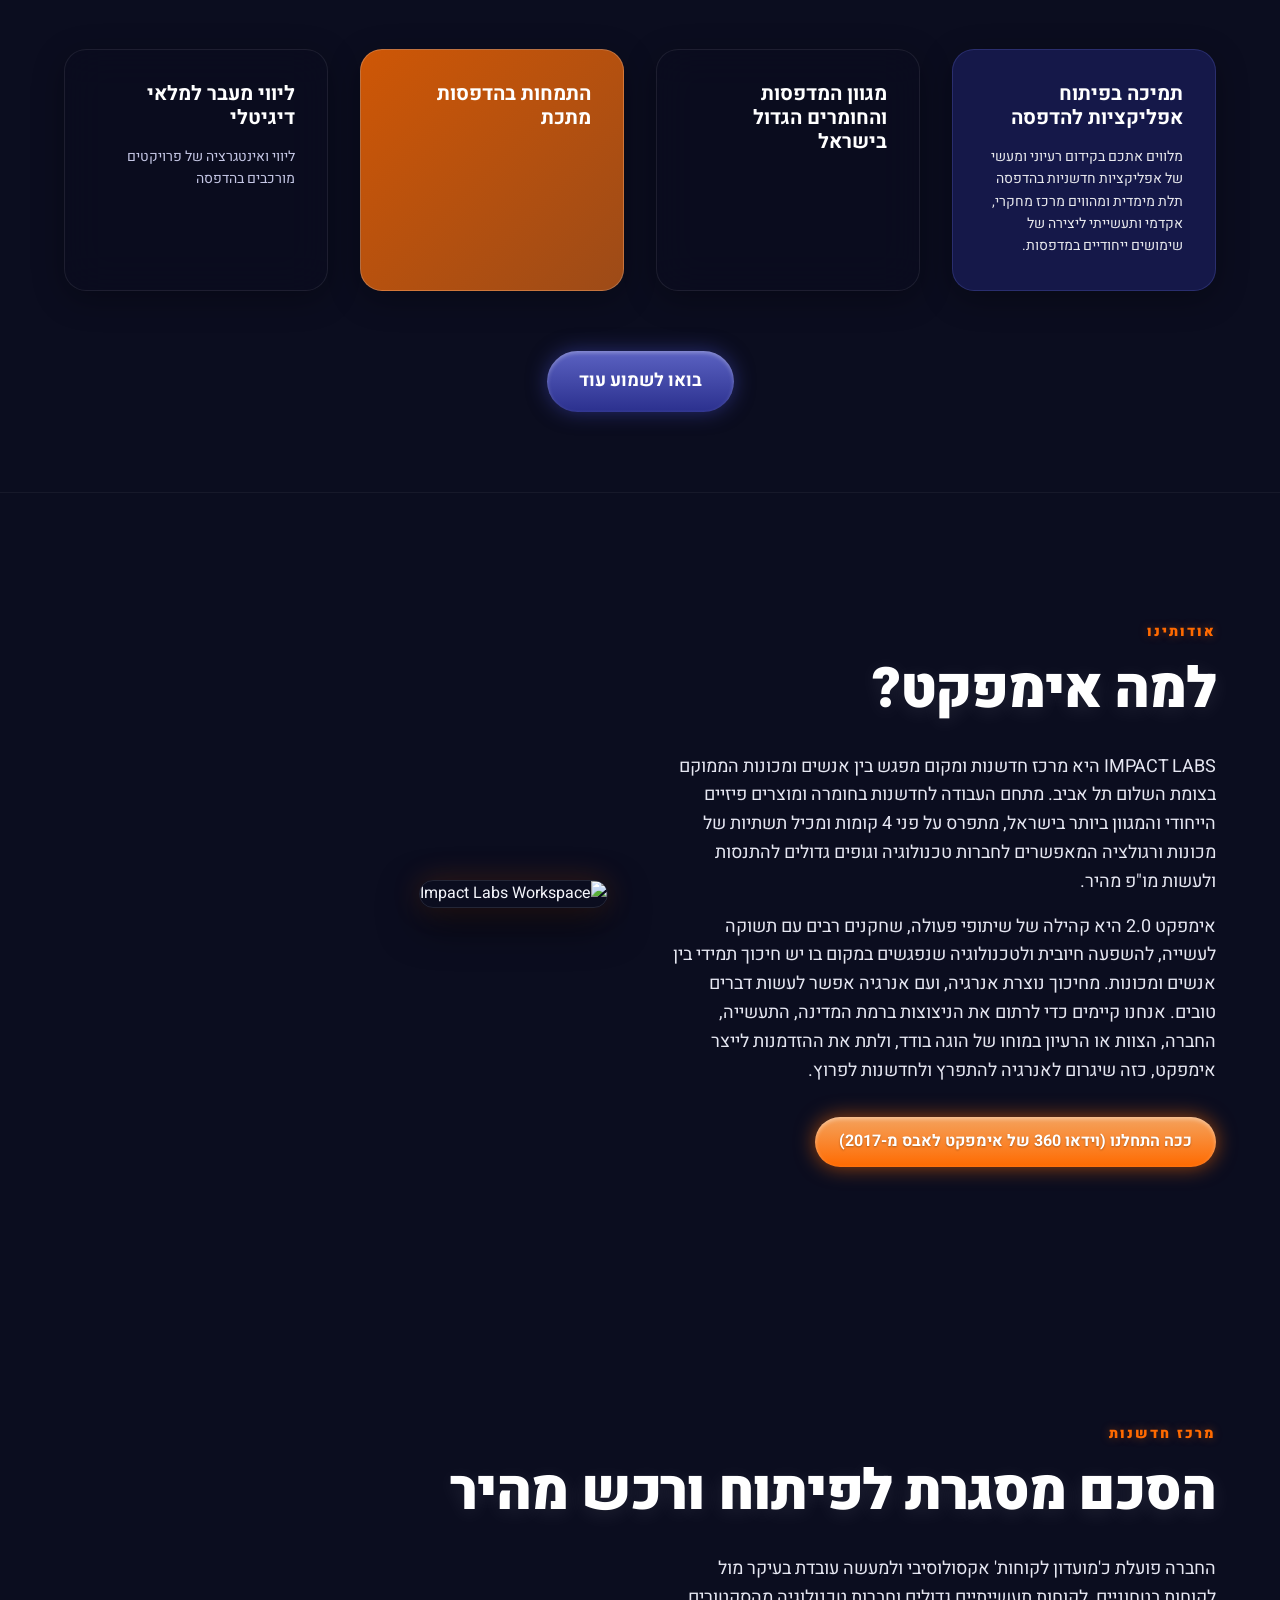
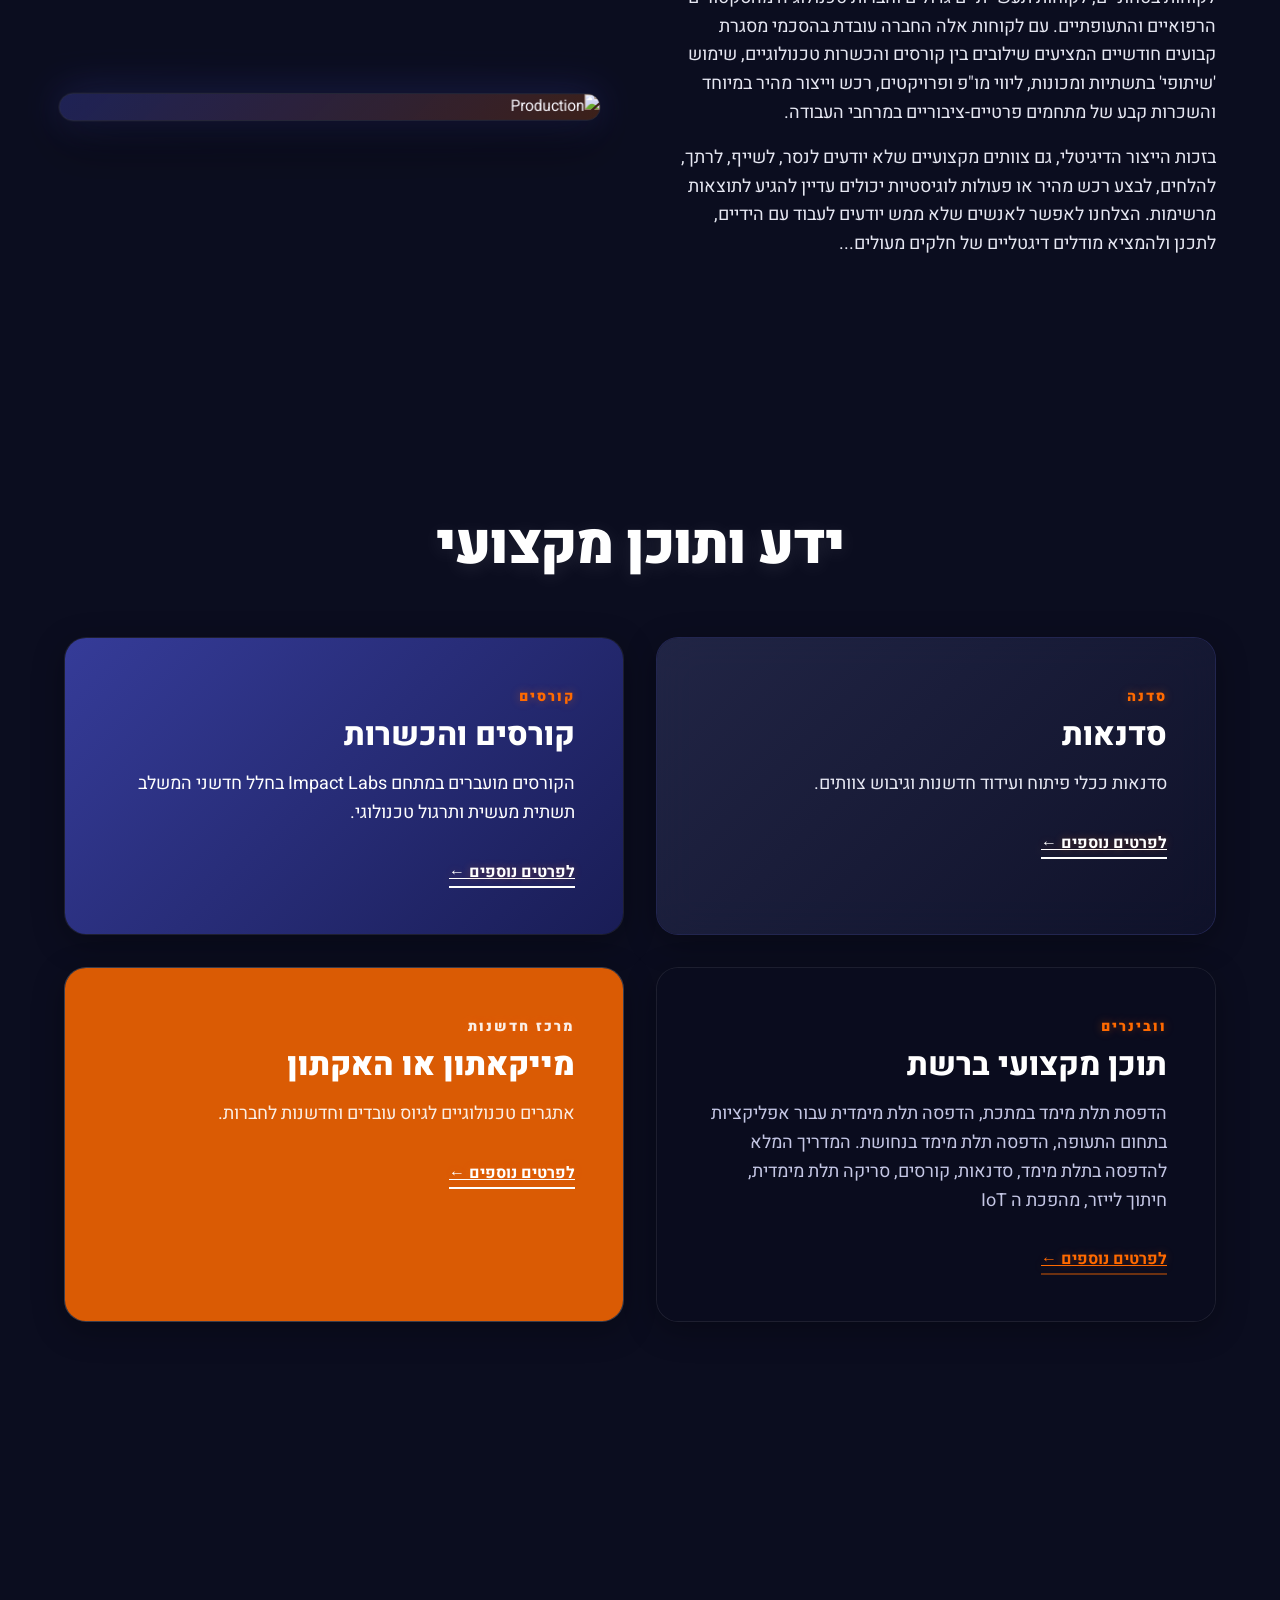
==== commit 1830fe63: "Add super futuristic clients marquee section" ====
--- a/index.html
+++ b/index.html
@@ -225,6 +225,25 @@
       </div>
     </section>
 
+    <!-- Clients / Partners Section -->
+    <section id="clients" class="clients-section reveal">
+      <h2 class="display text-white" style="text-align: center; position: relative; z-index: 5;">הלקוחות שלנו</h2>
+      <div class="clients-marquee">
+        <div class="marquee-track">
+          <div class="client-logo-card"><i data-lucide="shield"></i> בטחוני</div>
+          <div class="client-logo-card"><i data-lucide="rocket"></i> תעופה</div>
+          <div class="client-logo-card"><i data-lucide="activity"></i> רפואי</div>
+          <div class="client-logo-card"><i data-lucide="cpu"></i> הייטק</div>
+          <div class="client-logo-card"><i data-lucide="hexagon"></i> תעשייה</div>
+          <div class="client-logo-card"><i data-lucide="shield"></i> בטחוני</div>
+          <div class="client-logo-card"><i data-lucide="rocket"></i> תעופה</div>
+          <div class="client-logo-card"><i data-lucide="activity"></i> רפואי</div>
+          <div class="client-logo-card"><i data-lucide="cpu"></i> הייטק</div>
+          <div class="client-logo-card"><i data-lucide="hexagon"></i> תעשייה</div>
+        </div>
+      </div>
+    </section>
+
     <!-- Community & CTA -->
     <section id="community" class="hero reveal" style="background: transparent; padding: 120px 0; text-align: center;">
       <div class="container card card-brand" style="border:none; padding: 80px 40px; box-shadow: 0 0 50px rgba(58, 65, 166, 0.4);">
--- a/style.css
+++ b/style.css
@@ -588,4 +588,131 @@
   .nav-links.active { display: flex; }
   
   .hero-actions { flex-direction: column; }
-}+}
+
+/* ==========================================================================
+   Clients Section (Super Futuristic Marquee)
+   ========================================================================== */
+.clients-section {
+  padding: var(--space-10) 0;
+  position: relative;
+  overflow: hidden;
+  background: transparent;
+  border-top: 1px solid rgba(255,255,255,0.05);
+}
+
+.clients-section::before {
+  content: '';
+  position: absolute;
+  top: 50%;
+  left: 50%;
+  transform: translate(-50%, -50%);
+  width: 800px;
+  height: 800px;
+  background: radial-gradient(circle, rgba(255, 106, 0, 0.15) 0%, transparent 60%);
+  border-radius: 50%;
+  z-index: 0;
+  animation: pulseOrb 6s infinite alternate ease-in-out;
+}
+
+@keyframes pulseOrb {
+  0% { transform: translate(-50%, -50%) scale(0.8); opacity: 0.3; }
+  100% { transform: translate(-50%, -50%) scale(1.2); opacity: 0.8; }
+}
+
+.clients-marquee {
+  display: flex;
+  overflow: hidden;
+  position: relative;
+  z-index: 2;
+  width: 100vw;
+  margin-left: calc(-50vw + 50%);
+  padding: 60px 0;
+  mask-image: linear-gradient(to right, transparent, black 15%, black 85%, transparent);
+  -webkit-mask-image: linear-gradient(to right, transparent, black 15%, black 85%, transparent);
+}
+
+.marquee-track {
+  display: flex;
+  gap: 40px;
+  width: max-content;
+  direction: ltr; /* Force LTR for continuous scroll translation */
+  animation: marqueeScroll 30s linear infinite;
+}
+
+.marquee-track:hover {
+  animation-play-state: paused;
+}
+
+@keyframes marqueeScroll {
+  0% { transform: translateX(0); }
+  100% { transform: translateX(-50%); }
+}
+
+.client-logo-card {
+  width: 240px;
+  height: 120px;
+  background: rgba(11, 13, 31, 0.8);
+  backdrop-filter: blur(12px);
+  border: 1px solid rgba(255, 106, 0, 0.3);
+  border-radius: var(--radius-lg);
+  display: flex;
+  align-items: center;
+  justify-content: center;
+  gap: 16px;
+  color: var(--orange-500);
+  font-weight: 900;
+  font-size: 22px;
+  text-transform: uppercase;
+  letter-spacing: 3px;
+  box-shadow: 0 0 20px rgba(255,106,0,0.1), inset 0 0 15px rgba(255,106,0,0.1);
+  transition: all 0.4s cubic-bezier(0.25, 0.8, 0.25, 1);
+  position: relative;
+  overflow: hidden;
+  cursor: pointer;
+}
+
+.client-logo-card::before {
+  content: '';
+  position: absolute;
+  top: -50%; left: -50%; width: 200%; height: 200%;
+  background: conic-gradient(transparent, rgba(255,106,0,1), transparent 25%);
+  animation: borderRotate 3s linear infinite;
+  opacity: 0;
+  transition: opacity 0.4s ease;
+}
+
+@keyframes borderRotate {
+  100% { transform: rotate(360deg); }
+}
+
+.client-logo-card::after {
+  content: '';
+  position: absolute;
+  inset: 2px;
+  background: var(--navy-1000);
+  border-radius: calc(var(--radius-lg) - 2px);
+  z-index: 1;
+}
+
+.client-logo-card > * {
+  z-index: 2; /* Content above spinning border */
+  transition: all 0.3s ease;
+}
+
+.client-logo-card i {
+  width: 32px;
+  height: 32px;
+}
+
+.client-logo-card:hover {
+  transform: scale(1.15) translateY(-15px) rotateX(10deg);
+  box-shadow: 0 20px 40px rgba(255,106,0,0.5), inset 0 0 30px rgba(255,106,0,0.5);
+  color: #fff;
+  border-color: transparent; /* Let the ::before border shine through */
+  z-index: 10;
+}
+
+.client-logo-card:hover::before {
+  opacity: 1;
+}
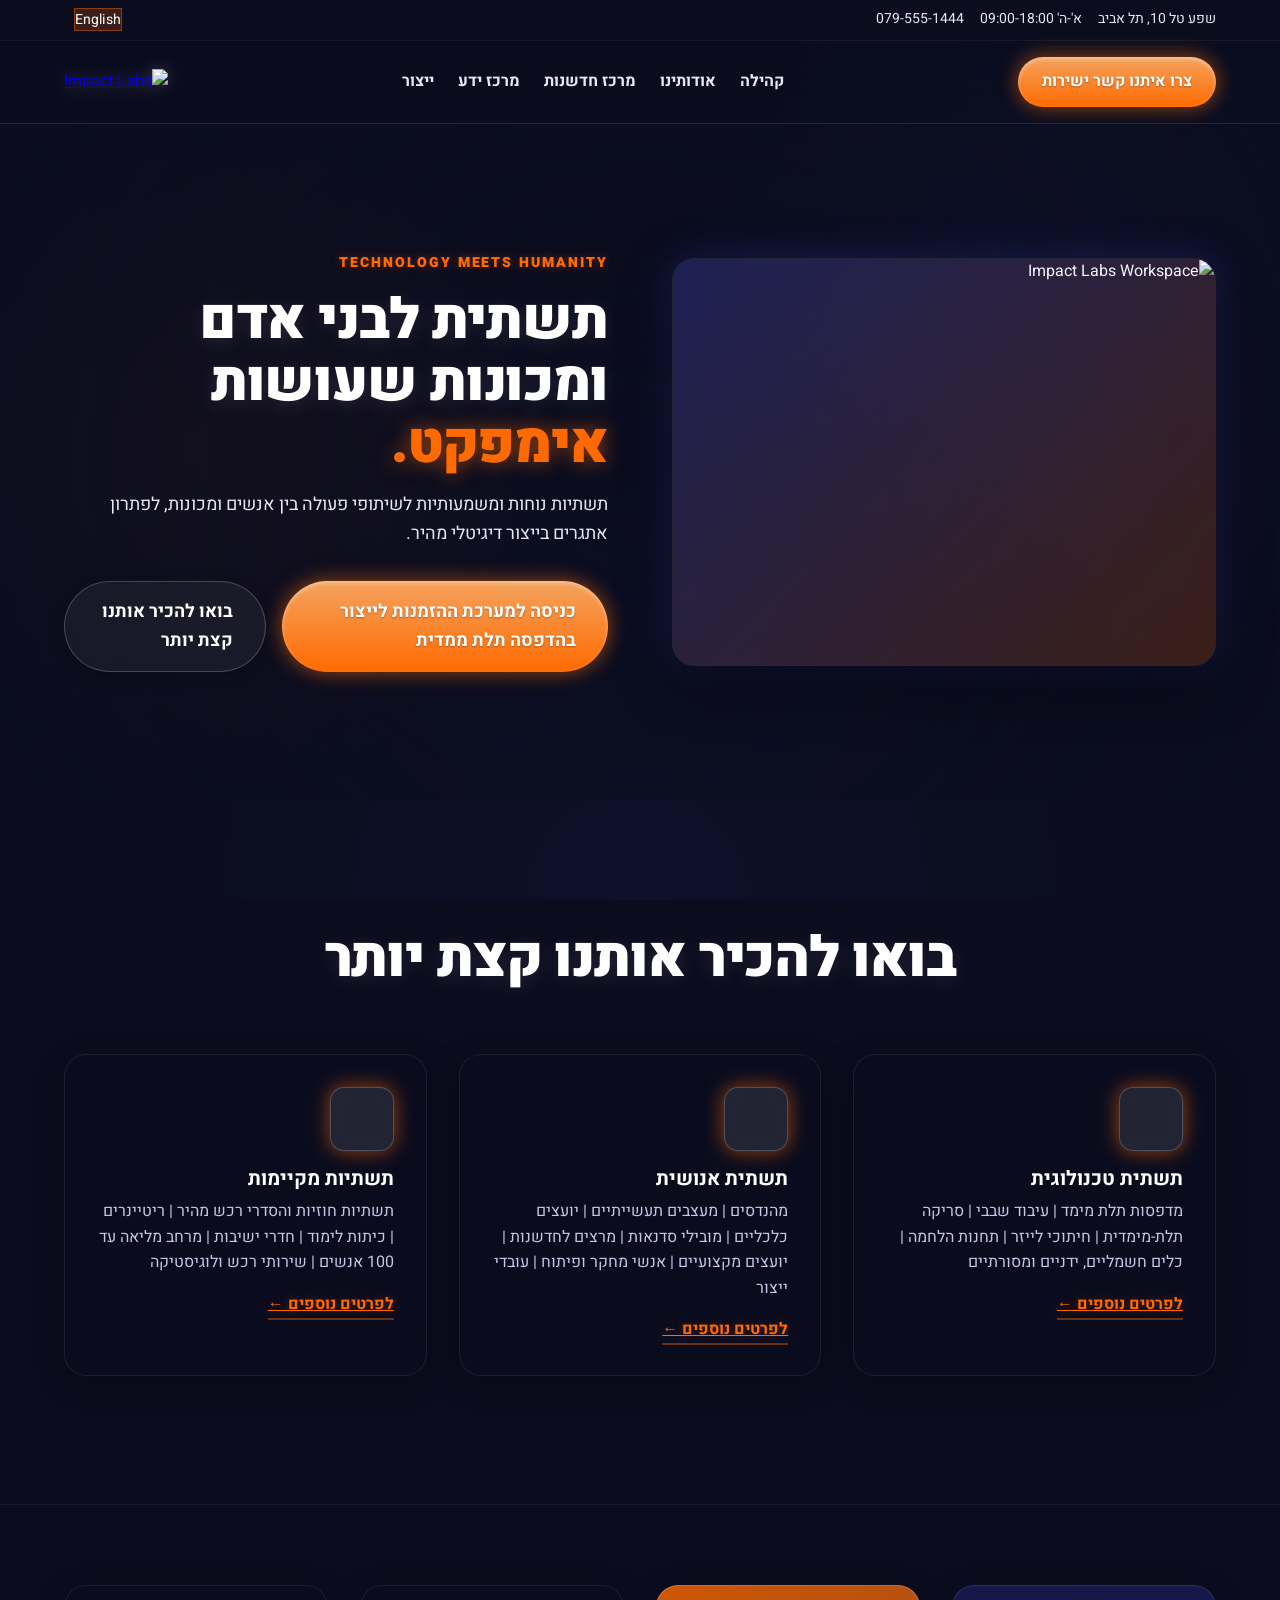
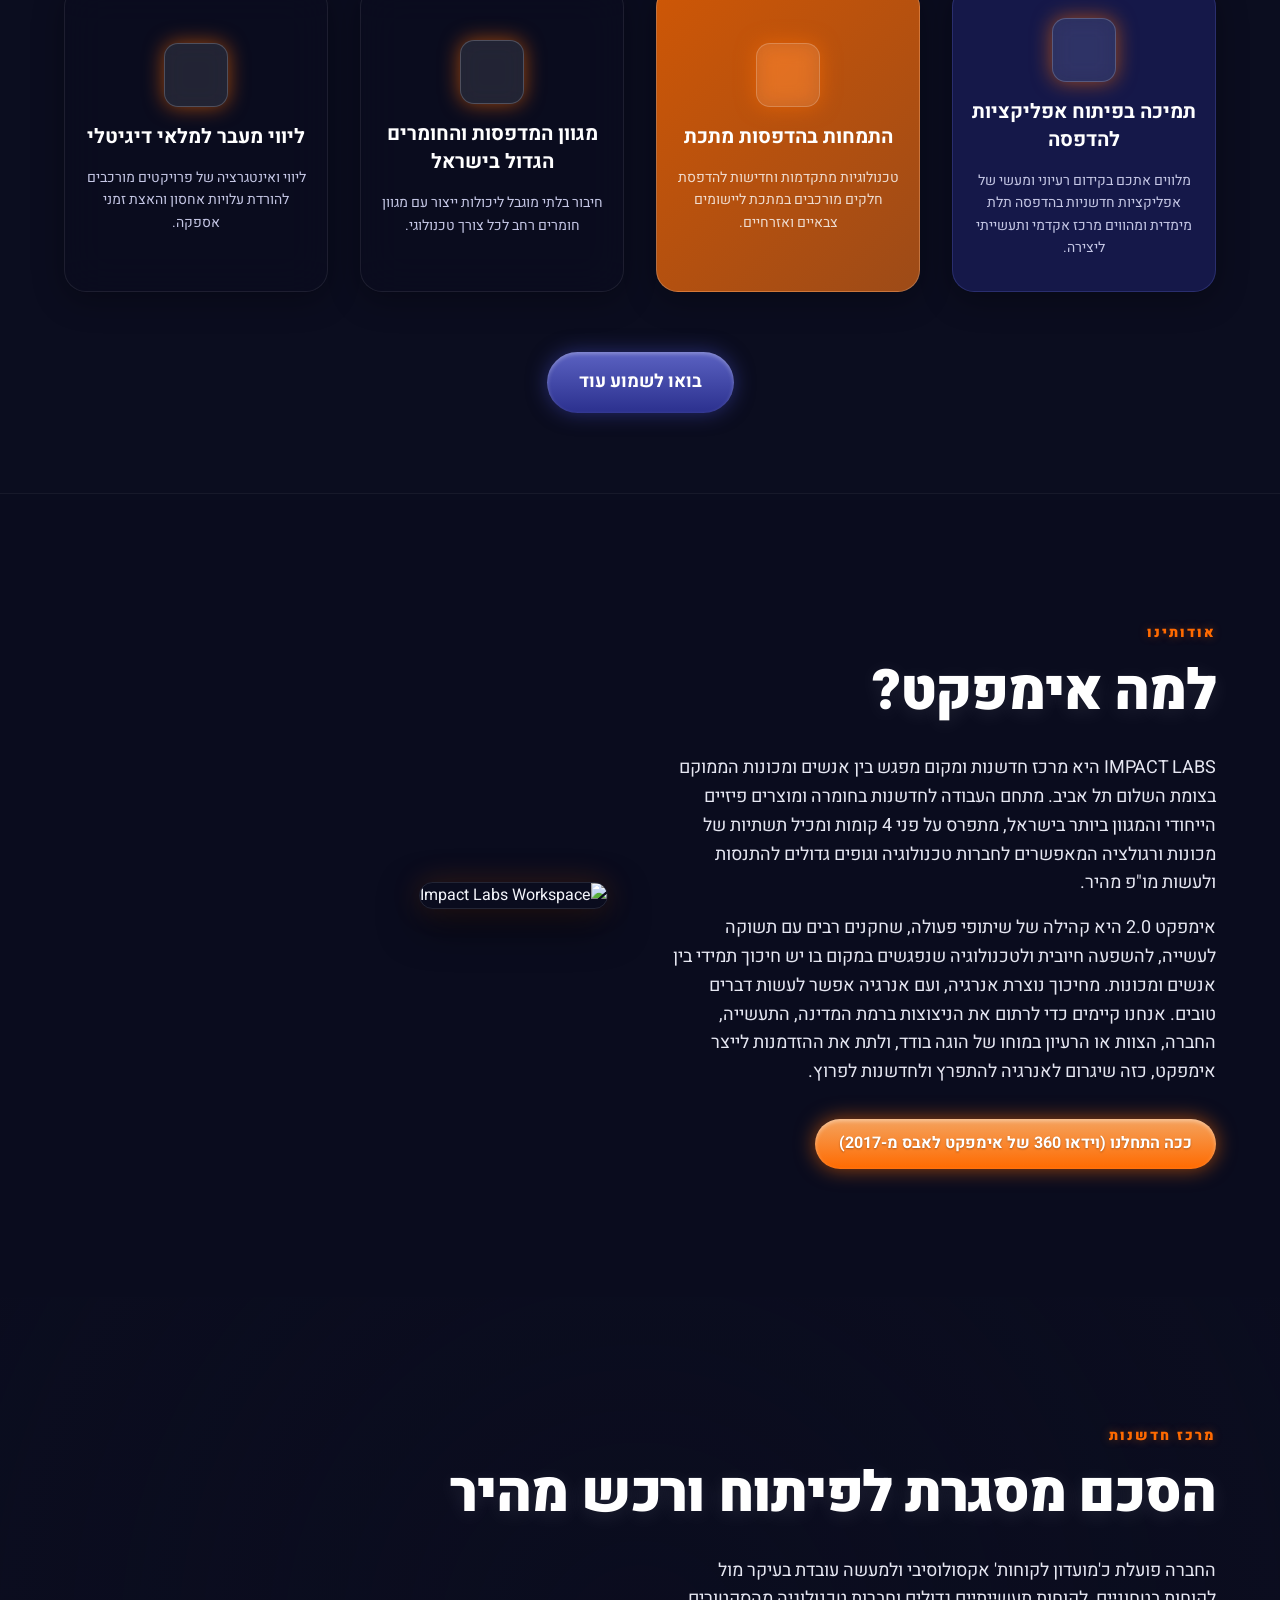
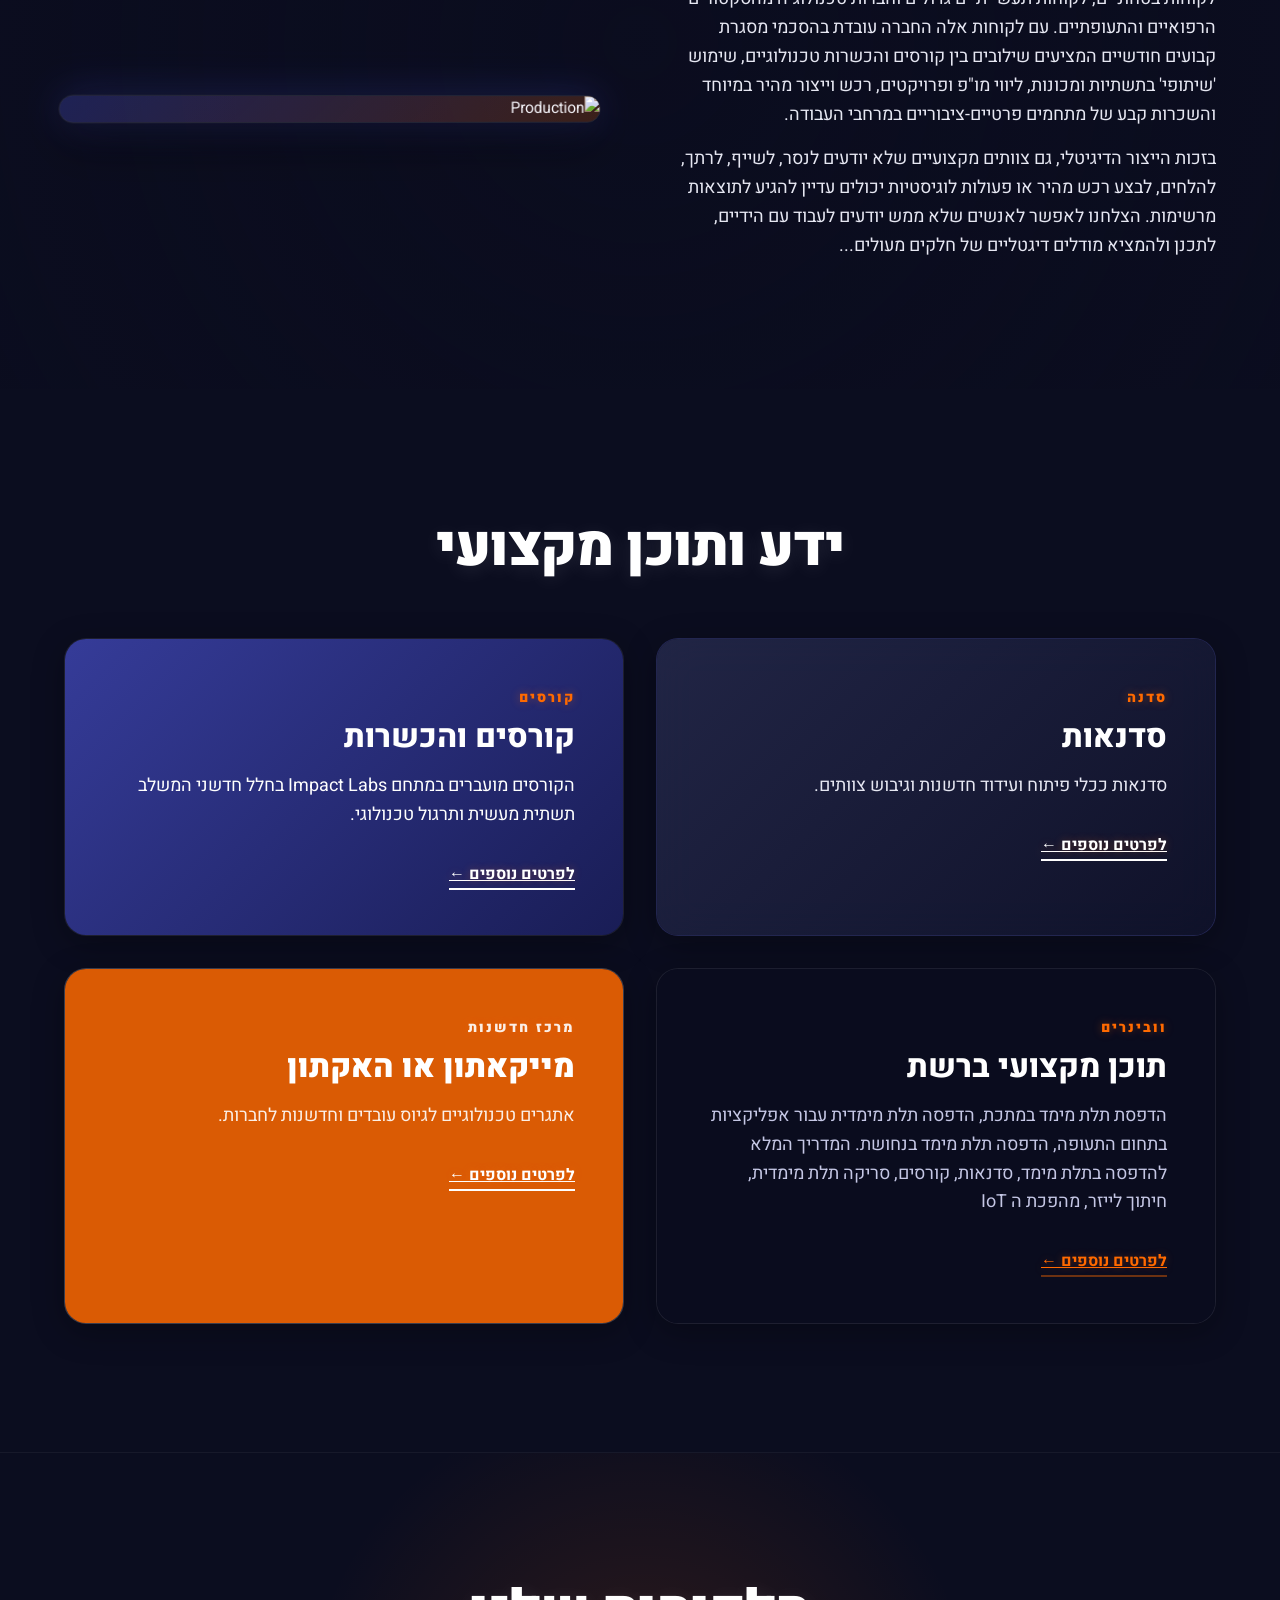
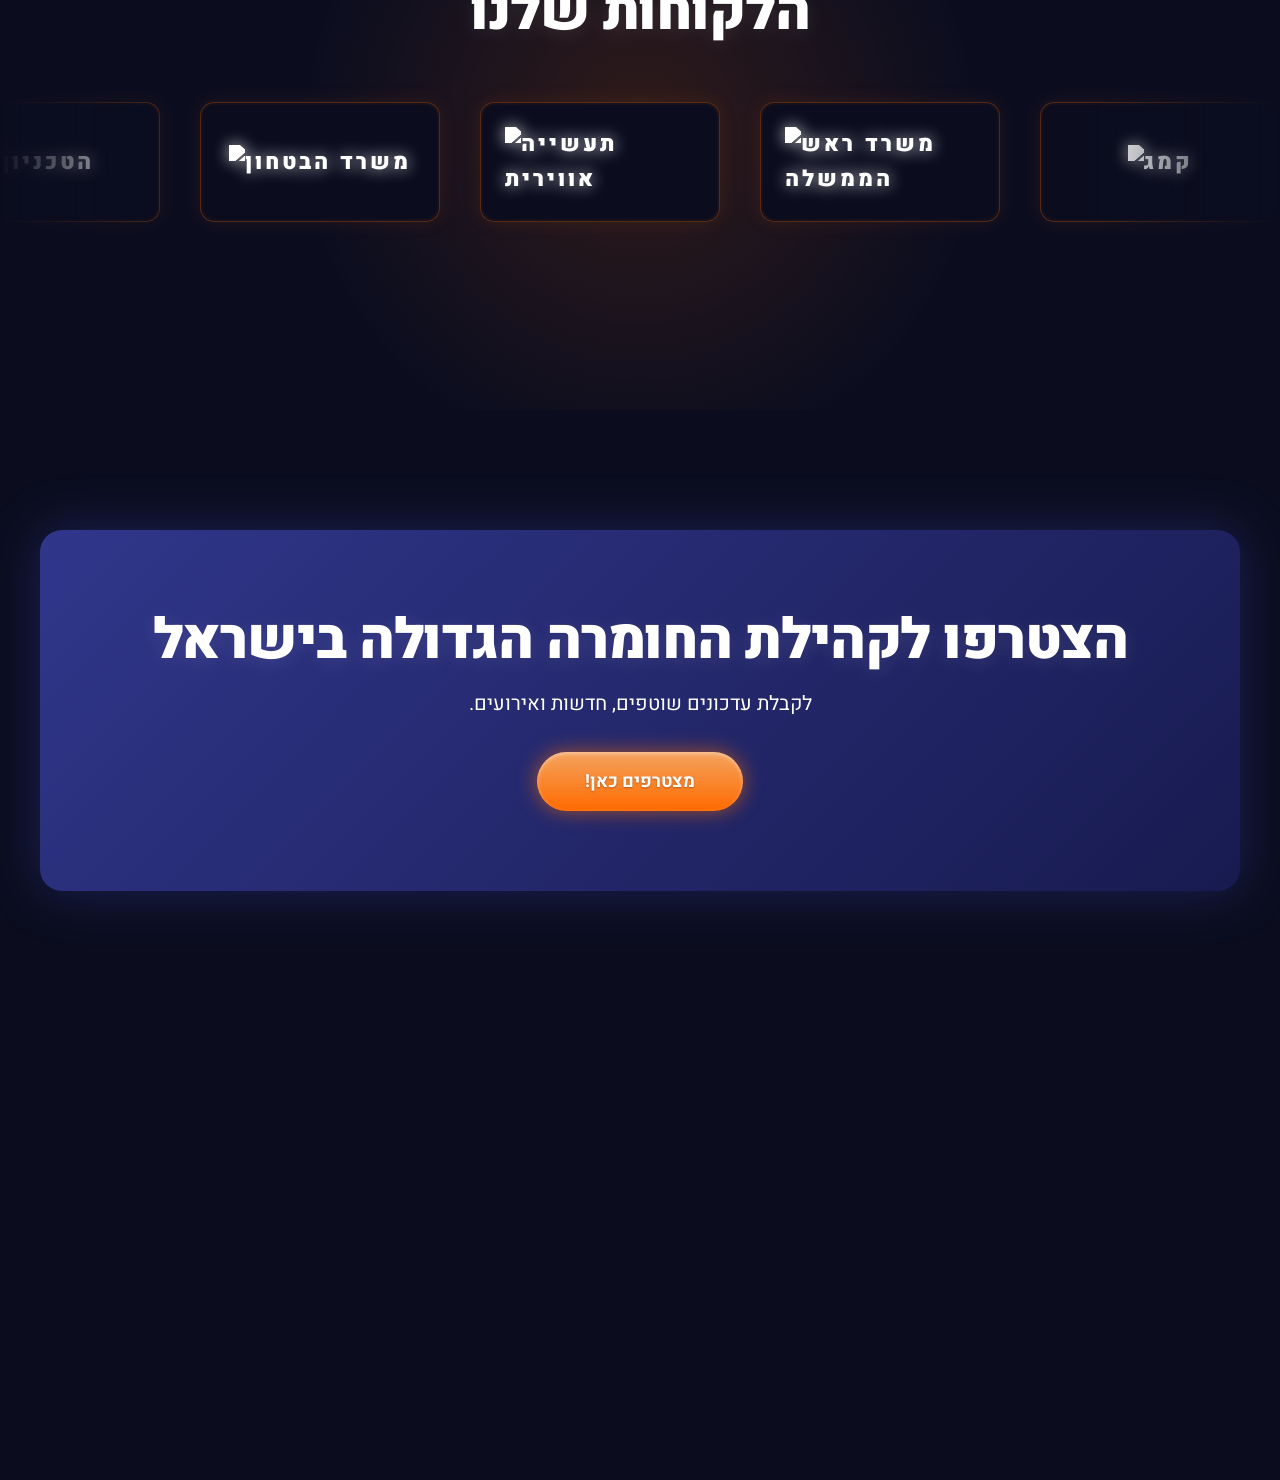
==== commit d5cbd625: "Update clients marquee, features grid, and add background videos" ====
--- a/index.html
+++ b/index.html
@@ -54,6 +54,11 @@
 
     <!-- Hero Section -->
     <section class="hero">
+      <!-- Background Video -->
+      <div class="video-bg-container">
+        <iframe src="https://www.youtube.com/embed/vO0c3tDeNCY?autoplay=1&mute=1&loop=1&playlist=vO0c3tDeNCY&controls=0&showinfo=0&disablekb=1&modestbranding=1" frameborder="0" allow="autoplay; fullscreen" allowfullscreen></iframe>
+        <div class="video-overlay"></div>
+      </div>
       <div class="container hero-content">
         <div class="hero-image reveal-left" style="order: -1;">
           <img src="https://www.impactlabs.tech/wp-content/uploads/2022/10/section1-impact-hp-top1.webp" alt="Impact Labs Workspace" style="aspect-ratio: 4/3; object-fit: cover;">
@@ -108,20 +113,26 @@
     <!-- Deep Dive Features -->
     <section class="about-section" style="padding: 80px 0;">
       <div class="container">
-        <div class="services-grid features-grid">
+        <div class="features-grid">
           <div class="card card-navy reveal" style="transition-delay: 0ms;">
-            <h3 class="mb-4">תמיכה בפיתוח אפליקציות להדפסה</h3>
-            <p style="font-size: 14px; opacity: 0.9;">מלווים אתכם בקידום רעיוני ומעשי של אפליקציות חדשניות בהדפסה תלת מימדית ומהווים מרכז מחקרי, אקדמי ותעשייתי ליצירה של שימושים ייחודיים במדפסות.</p>
-          </div>
-          <div class="card reveal" style="transition-delay: 150ms;">
-            <h3 class="mb-4 text-white">מגוון המדפסות והחומרים הגדול בישראל</h3>
-          </div>
-          <div class="card card-orange reveal" style="transition-delay: 300ms;">
-            <h3 class="mb-4">התמחות בהדפסות מתכת</h3>
+            <div class="card-icon"><i data-lucide="layers"></i></div>
+            <h3 class="text-white">תמיכה בפיתוח אפליקציות להדפסה</h3>
+            <p class="text-neutral-500" style="font-size: 14px;">מלווים אתכם בקידום רעיוני ומעשי של אפליקציות חדשניות בהדפסה תלת מימדית ומהווים מרכז אקדמי ותעשייתי ליצירה.</p>
+          </div>
+          <div class="card card-orange reveal" style="transition-delay: 150ms;">
+            <div class="card-icon" style="color: #fff;"><i data-lucide="flask-conical"></i></div>
+            <h3 class="text-white">התמחות בהדפסות מתכת</h3>
+            <p class="text-neutral-500" style="font-size: 14px; color: rgba(255,255,255,0.8) !important;">טכנולוגיות מתקדמות וחדישות להדפסת חלקים מורכבים במתכת ליישומים צבאיים ואזרחיים.</p>
+          </div>
+          <div class="card reveal" style="transition-delay: 300ms;">
+            <div class="card-icon"><i data-lucide="printer"></i></div>
+            <h3 class="text-white">מגוון המדפסות והחומרים הגדול בישראל</h3>
+            <p class="text-neutral-500" style="font-size: 14px;">חיבור בלתי מוגבל ליכולות ייצור עם מגוון חומרים רחב לכל צורך טכנולוגי.</p>
           </div>
           <div class="card reveal" style="transition-delay: 450ms;">
-            <h3 class="mb-4 text-white">ליווי מעבר למלאי דיגיטלי</h3>
-            <p class="text-neutral-500" style="font-size: 14px;">ליווי ואינטגרציה של פרויקטים מורכבים בהדפסה</p>
+            <div class="card-icon"><i data-lucide="cpu"></i></div>
+            <h3 class="text-white">ליווי מעבר למלאי דיגיטלי</h3>
+            <p class="text-neutral-500" style="font-size: 14px;">ליווי ואינטגרציה של פרויקטים מורכבים להורדת עלויות אחסון והאצת זמני אספקה.</p>
           </div>
         </div>
         <div class="reveal" style="text-align: center; margin-top: 60px;">
@@ -131,8 +142,13 @@
     </section>
 
     <!-- About Section -->
-    <section id="about" class="about-section" style="border:none; background: transparent;">
-      <div class="container about-grid">
+    <section id="about" class="about-section" style="border:none; background: transparent; position: relative;">
+      <!-- Background Video -->
+      <div class="video-bg-container">
+        <iframe src="https://www.youtube.com/embed/ScWLjXDZy7A?autoplay=1&mute=1&loop=1&playlist=ScWLjXDZy7A&controls=0&showinfo=0&disablekb=1&modestbranding=1" frameborder="0" allow="autoplay; fullscreen" allowfullscreen></iframe>
+        <div class="video-overlay" style="background: rgba(11, 13, 31, 0.85);"></div>
+      </div>
+      <div class="container about-grid" style="position: relative; z-index: 2;">
         <div class="about-text reveal">
           <div class="tagline">אודותינו</div>
           <h2 class="display text-white mb-6">למה אימפקט?</h2>
@@ -151,8 +167,13 @@
     </section>
 
     <!-- Innovation Center -->
-    <section id="innovation" class="knowledge-section">
-      <div class="container">
+    <section id="innovation" class="knowledge-section" style="position: relative;">
+      <!-- Background Video -->
+      <div class="video-bg-container">
+        <iframe src="https://www.youtube.com/embed/500Qr79TJOY?autoplay=1&mute=1&loop=1&playlist=500Qr79TJOY&controls=0&showinfo=0&disablekb=1&modestbranding=1" frameborder="0" allow="autoplay; fullscreen" allowfullscreen></iframe>
+        <div class="video-overlay" style="background: radial-gradient(circle at 50% 50%, rgba(11, 13, 31, 0.6) 0%, rgba(11, 13, 31, 0.95) 100%);"></div>
+      </div>
+      <div class="container" style="position: relative; z-index: 2;">
         <div class="tagline reveal">מרכז חדשנות</div>
         <h2 class="display mb-6 text-white reveal">הסכם מסגרת לפיתוח ורכש מהיר</h2>
         <div class="about-grid">
@@ -230,16 +251,29 @@
       <h2 class="display text-white" style="text-align: center; position: relative; z-index: 5;">הלקוחות שלנו</h2>
       <div class="clients-marquee">
         <div class="marquee-track">
-          <div class="client-logo-card"><i data-lucide="shield"></i> בטחוני</div>
-          <div class="client-logo-card"><i data-lucide="rocket"></i> תעופה</div>
-          <div class="client-logo-card"><i data-lucide="activity"></i> רפואי</div>
-          <div class="client-logo-card"><i data-lucide="cpu"></i> הייטק</div>
-          <div class="client-logo-card"><i data-lucide="hexagon"></i> תעשייה</div>
-          <div class="client-logo-card"><i data-lucide="shield"></i> בטחוני</div>
-          <div class="client-logo-card"><i data-lucide="rocket"></i> תעופה</div>
-          <div class="client-logo-card"><i data-lucide="activity"></i> רפואי</div>
-          <div class="client-logo-card"><i data-lucide="cpu"></i> הייטק</div>
-          <div class="client-logo-card"><i data-lucide="hexagon"></i> תעשייה</div>
+          <!-- 10 Logos Block 1 -->
+          <div class="client-logo-card"><img src="https://www.impactlabs.tech/wp-content/uploads/2023/09/%D7%9C%D7%95%D7%92%D7%95-%D7%97%D7%91%D7%A8%D7%AA-%D7%97%D7%A9%D7%9E%D7%9C.webp" alt="חברת חשמל" class="client-logo-img"></div>
+          <div class="client-logo-card"><img src="https://www.impactlabs.tech/wp-content/uploads/2023/09/%D7%9C%D7%95%D7%92%D7%95-%D7%A8%D7%A4%D7%90%D7%9C.webp" alt="רפאל" class="client-logo-img"></div>
+          <div class="client-logo-card"><img src="https://www.impactlabs.tech/wp-content/uploads/2023/09/%D7%9C%D7%95%D7%92%D7%95-%D7%90%D7%9C%D7%91%D7%99%D7%98.webp" alt="אלביט" class="client-logo-img"></div>
+          <div class="client-logo-card"><img src="https://www.impactlabs.tech/wp-content/uploads/2023/09/%D7%9C%D7%95%D7%92%D7%95-%D7%90%D7%93%D7%95%D7%95%D7%A8%D7%93%D7%A1-1.webp" alt="אדוורדס" class="client-logo-img"></div>
+          <div class="client-logo-card"><img src="https://www.impactlabs.tech/wp-content/uploads/2023/09/%D7%9C%D7%95%D7%92%D7%95-%D7%9B%D7%AA%D7%A8-%D7%A4%D7%9C%D7%A1%D7%98%D7%99%D7%A7.webp" alt="כתר פלסטיק" class="client-logo-img"></div>
+          <div class="client-logo-card"><img src="https://www.impactlabs.tech/wp-content/uploads/2023/09/%D7%9C%D7%95%D7%92%D7%95-%D7%94%D7%98%D7%9B%D7%A0%D7%99%D7%95%D7%9F.webp" alt="הטכניון" class="client-logo-img"></div>
+          <div class="client-logo-card"><img src="https://www.impactlabs.tech/wp-content/uploads/2023/09/%D7%9C%D7%95%D7%92%D7%95-%D7%9E%D7%A9%D7%A8%D7%93-%D7%94%D7%91%D7%98%D7%97%D7%95%D7%9F.webp" alt="משרד הבטחון" class="client-logo-img"></div>
+          <div class="client-logo-card"><img src="https://www.impactlabs.tech/wp-content/uploads/2023/09/%D7%9C%D7%95%D7%92%D7%95-%D7%AA%D7%A2%D7%A9%D7%99%D7%99%D7%94-%D7%90%D7%95%D7%95%D7%99%D7%A8%D7%99%D7%AA.webp" alt="תעשייה אווירית" class="client-logo-img"></div>
+          <div class="client-logo-card"><img src="https://www.impactlabs.tech/wp-content/uploads/2023/09/%D7%9C%D7%95%D7%92%D7%95-%D7%9E%D7%A9%D7%A8%D7%93-%D7%A8%D7%90%D7%A9-%D7%94%D7%9E%D7%9E%D7%A9%D7%9C%D7%94.webp" alt="משרד ראש הממשלה" class="client-logo-img"></div>
+          <div class="client-logo-card"><img src="https://www.impactlabs.tech/wp-content/uploads/2023/09/%D7%9C%D7%95%D7%92%D7%95-%D7%A7%D7%9E_%D7%92.webp" alt="קמג" class="client-logo-img"></div>
+          
+          <!-- 10 Logos Block 2 (For seamless infinite scroll) -->
+          <div class="client-logo-card"><img src="https://www.impactlabs.tech/wp-content/uploads/2023/09/%D7%9C%D7%95%D7%92%D7%95-%D7%97%D7%91%D7%A8%D7%AA-%D7%97%D7%A9%D7%9E%D7%9C.webp" alt="חברת חשמל" class="client-logo-img"></div>
+          <div class="client-logo-card"><img src="https://www.impactlabs.tech/wp-content/uploads/2023/09/%D7%9C%D7%95%D7%92%D7%95-%D7%A8%D7%A4%D7%90%D7%9C.webp" alt="רפאל" class="client-logo-img"></div>
+          <div class="client-logo-card"><img src="https://www.impactlabs.tech/wp-content/uploads/2023/09/%D7%9C%D7%95%D7%92%D7%95-%D7%90%D7%9C%D7%91%D7%99%D7%98.webp" alt="אלביט" class="client-logo-img"></div>
+          <div class="client-logo-card"><img src="https://www.impactlabs.tech/wp-content/uploads/2023/09/%D7%9C%D7%95%D7%92%D7%95-%D7%90%D7%93%D7%95%D7%95%D7%A8%D7%93%D7%A1-1.webp" alt="אדוורדס" class="client-logo-img"></div>
+          <div class="client-logo-card"><img src="https://www.impactlabs.tech/wp-content/uploads/2023/09/%D7%9C%D7%95%D7%92%D7%95-%D7%9B%D7%AA%D7%A8-%D7%A4%D7%9C%D7%A1%D7%98%D7%99%D7%A7.webp" alt="כתר פלסטיק" class="client-logo-img"></div>
+          <div class="client-logo-card"><img src="https://www.impactlabs.tech/wp-content/uploads/2023/09/%D7%9C%D7%95%D7%92%D7%95-%D7%94%D7%98%D7%9B%D7%A0%D7%99%D7%95%D7%9F.webp" alt="הטכניון" class="client-logo-img"></div>
+          <div class="client-logo-card"><img src="https://www.impactlabs.tech/wp-content/uploads/2023/09/%D7%9C%D7%95%D7%92%D7%95-%D7%9E%D7%A9%D7%A8%D7%93-%D7%94%D7%91%D7%98%D7%97%D7%95%D7%9F.webp" alt="משרד הבטחון" class="client-logo-img"></div>
+          <div class="client-logo-card"><img src="https://www.impactlabs.tech/wp-content/uploads/2023/09/%D7%9C%D7%95%D7%92%D7%95-%D7%AA%D7%A2%D7%A9%D7%99%D7%99%D7%94-%D7%90%D7%95%D7%95%D7%99%D7%A8%D7%99%D7%AA.webp" alt="תעשייה אווירית" class="client-logo-img"></div>
+          <div class="client-logo-card"><img src="https://www.impactlabs.tech/wp-content/uploads/2023/09/%D7%9C%D7%95%D7%92%D7%95-%D7%9E%D7%A9%D7%A8%D7%93-%D7%A8%D7%90%D7%A9-%D7%94%D7%9E%D7%9E%D7%A9%D7%9C%D7%94.webp" alt="משרד ראש הממשלה" class="client-logo-img"></div>
+          <div class="client-logo-card"><img src="https://www.impactlabs.tech/wp-content/uploads/2023/09/%D7%9C%D7%95%D7%92%D7%95-%D7%A7%D7%9E_%D7%92.webp" alt="קמג" class="client-logo-img"></div>
         </div>
       </div>
     </section>
--- a/style.css
+++ b/style.css
@@ -716,3 +716,95 @@
 .client-logo-card:hover::before {
   opacity: 1;
 }
+
+.client-logo-img {
+  max-width: 80%;
+  max-height: 70%;
+  object-fit: contain;
+  filter: brightness(0) invert(1) drop-shadow(0 0 8px rgba(255,255,255,0.8)); /* Make logos white and glowing */
+  transition: all 0.3s ease;
+}
+.client-logo-card:hover .client-logo-img {
+  filter: brightness(0) invert(1) drop-shadow(0 0 15px rgba(255,106,0,0.8));
+}
+
+/* ==========================================================================
+   Background Video Styles
+   ========================================================================== */
+.video-bg-container {
+  position: absolute;
+  top: 0;
+  left: 0;
+  width: 100%;
+  height: 100%;
+  overflow: hidden;
+  z-index: 0;
+}
+
+.video-bg-container iframe {
+  position: absolute;
+  top: 50%;
+  left: 50%;
+  width: 150vw;
+  height: 150vh;
+  transform: translate(-50%, -50%);
+  pointer-events: none;
+  opacity: 0.4; /* Blend with background */
+  mix-blend-mode: screen;
+}
+
+.video-overlay {
+  position: absolute;
+  inset: 0;
+  background: radial-gradient(circle at 50% 50%, rgba(11, 13, 31, 0.4) 0%, rgba(11, 13, 31, 0.9) 100%);
+  z-index: 1;
+}
+
+/* Ensure sections with video have relative positioning and transparent background */
+.hero, .knowledge-section, .about-section {
+  position: relative;
+  background: transparent;
+}
+.hero-content, .knowledge-grid, .about-grid, .services-grid {
+  position: relative;
+  z-index: 2; /* Put content above video */
+}
+
+/* ==========================================================================
+   Features Grid Improvements (Deep Dive)
+   ========================================================================== */
+.features-grid {
+  display: grid;
+  grid-template-columns: repeat(4, 1fr);
+  gap: var(--space-6);
+  align-items: stretch; /* Make all cards same height */
+}
+
+.features-grid .card {
+  display: flex;
+  flex-direction: column;
+  justify-content: center;
+  align-items: center;
+  text-align: center;
+  padding: var(--space-6) var(--space-4);
+  height: 100%;
+}
+
+.features-grid .card h3 {
+  font-size: 20px;
+  line-height: 1.4;
+  margin-bottom: var(--space-4);
+}
+
+.features-grid .card p {
+  margin: 0;
+  line-height: 1.6;
+}
+
+/* Adjust sizes for mobile */
+@media (max-width: 992px) {
+  .features-grid { grid-template-columns: repeat(2, 1fr); }
+}
+@media (max-width: 768px) {
+  .features-grid { grid-template-columns: 1fr; }
+}
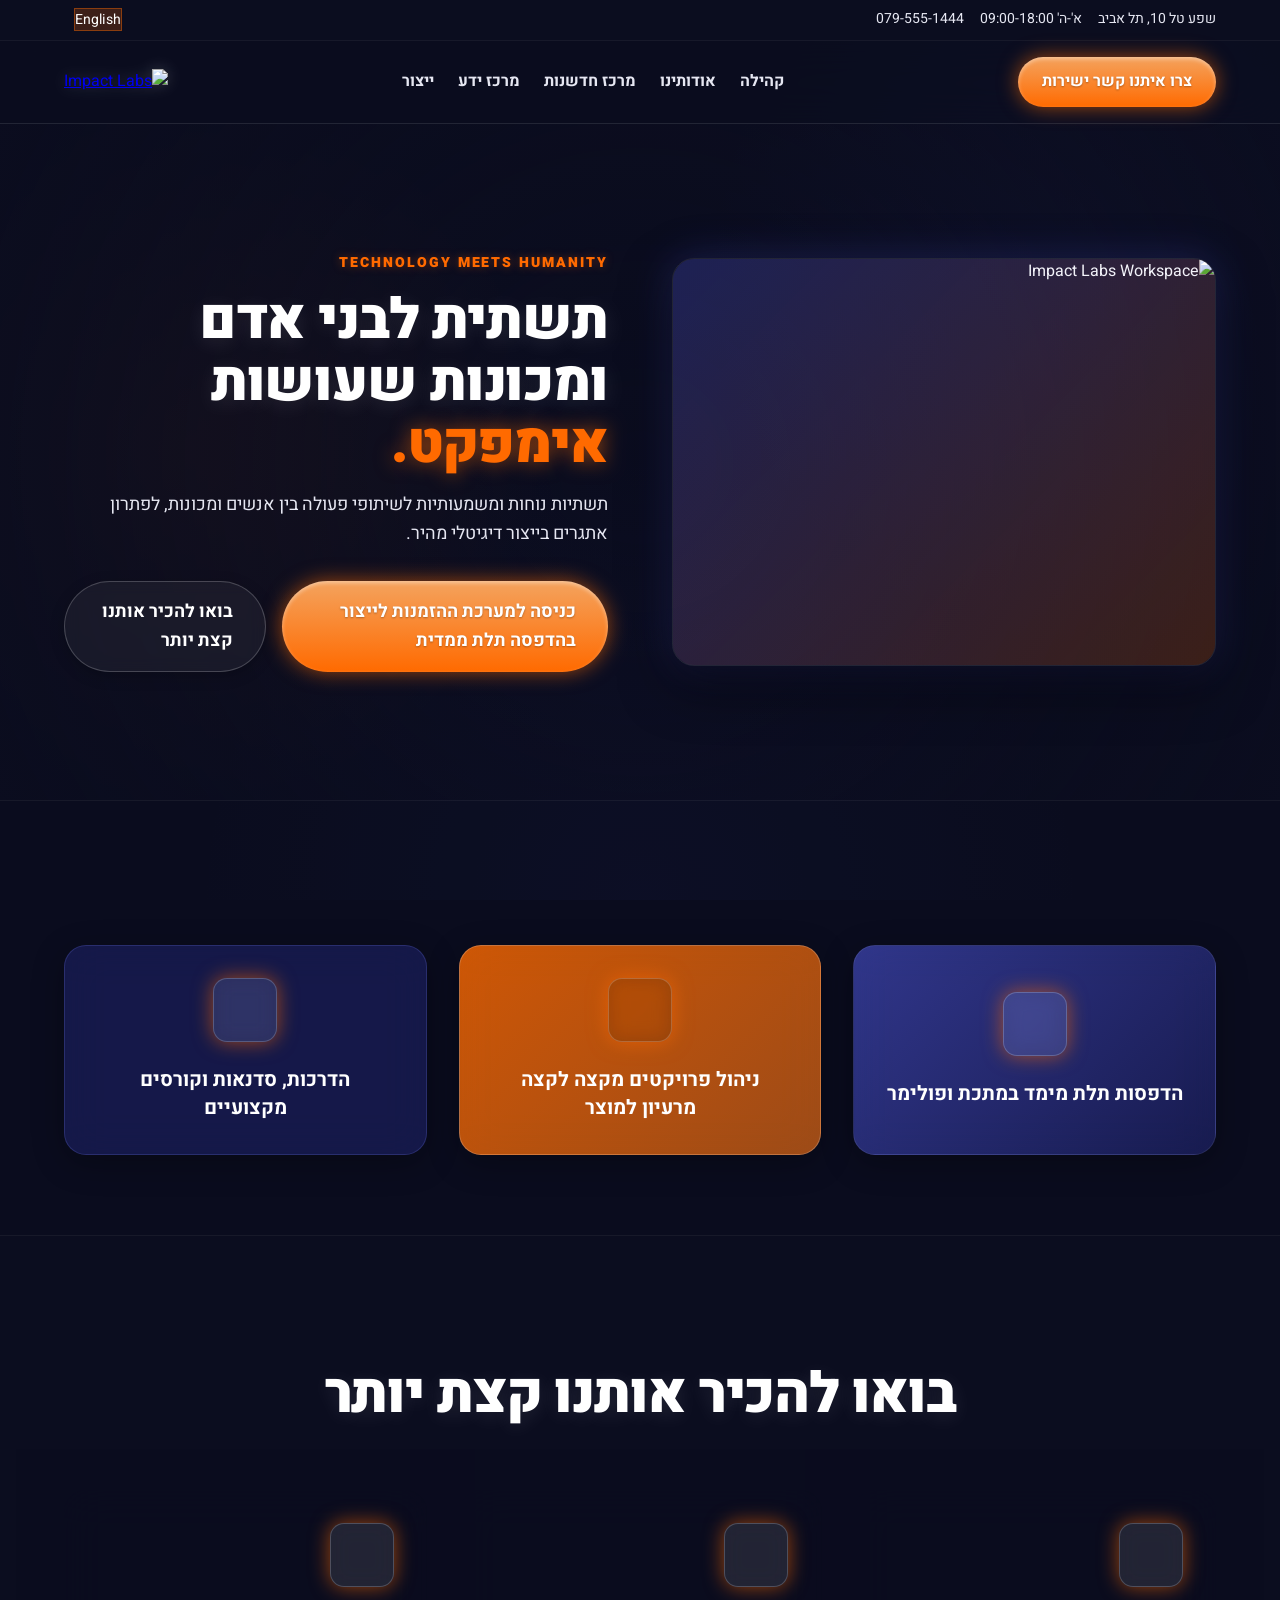
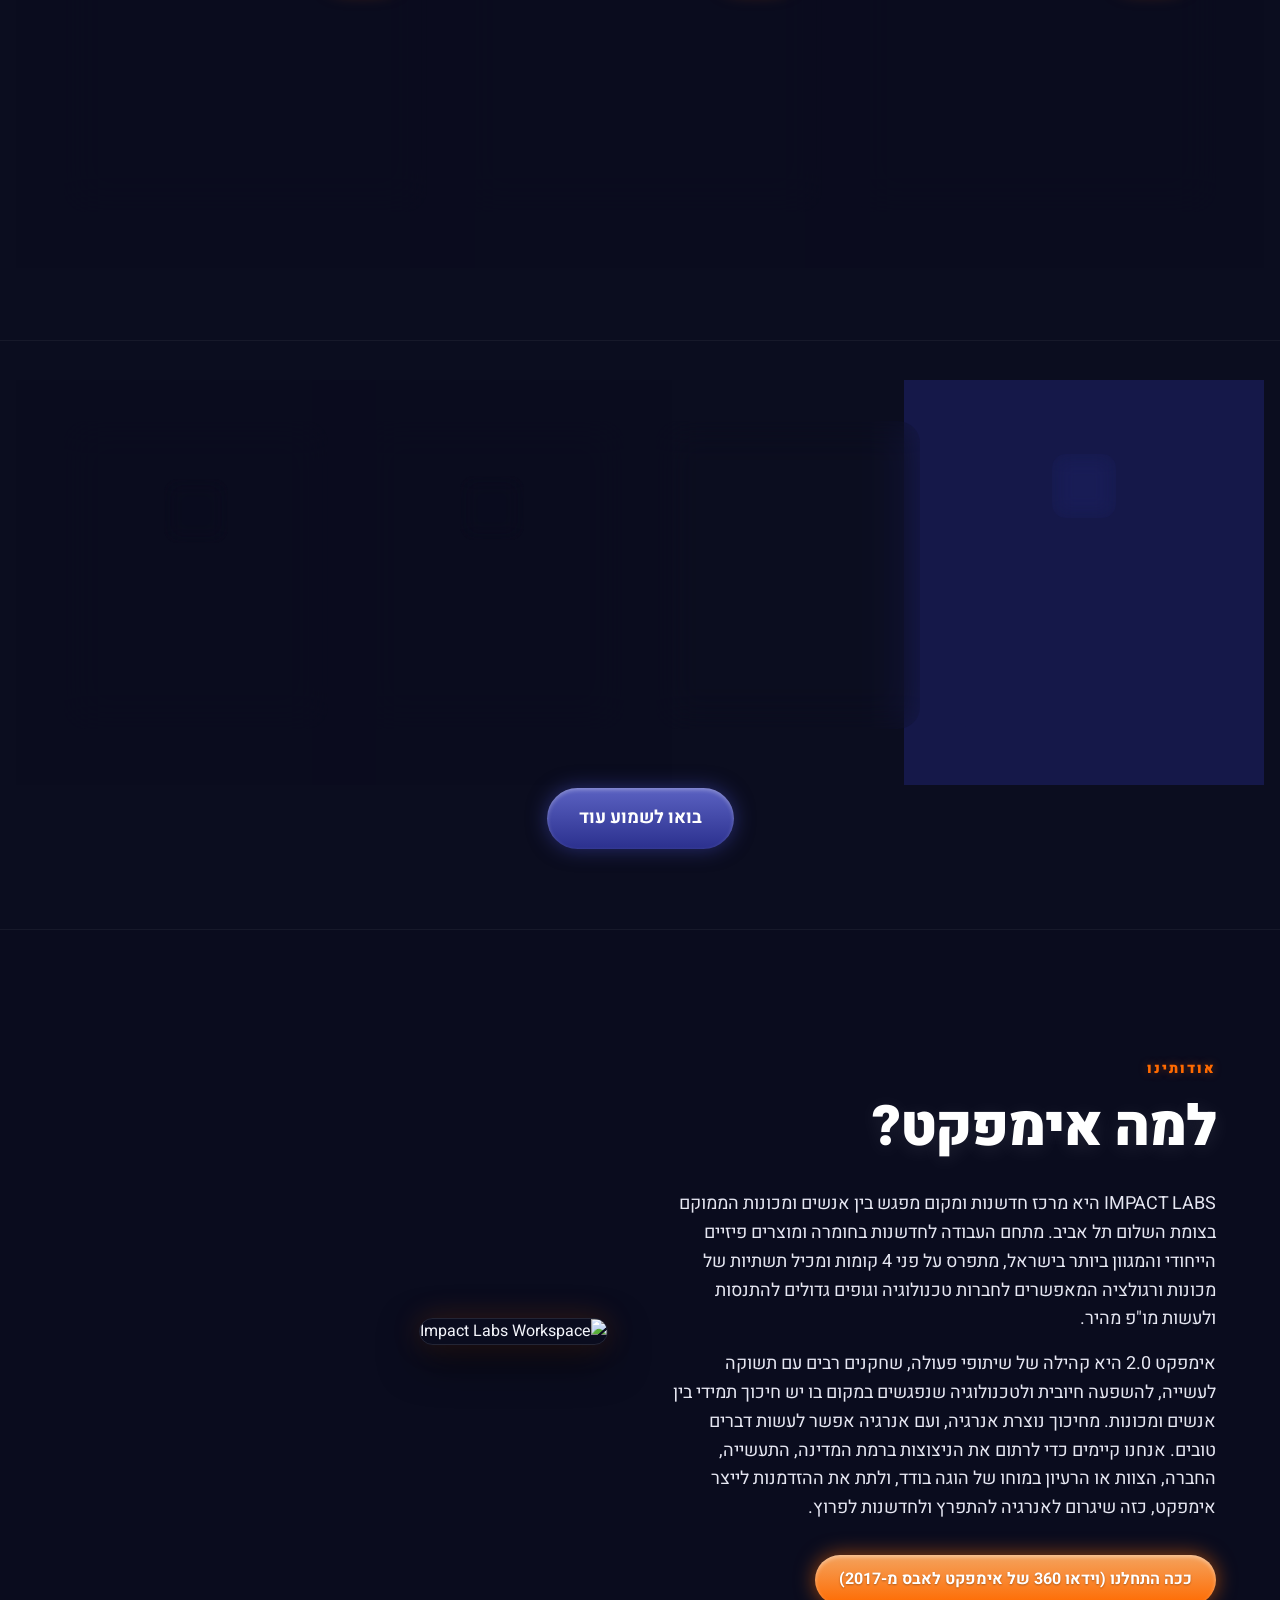
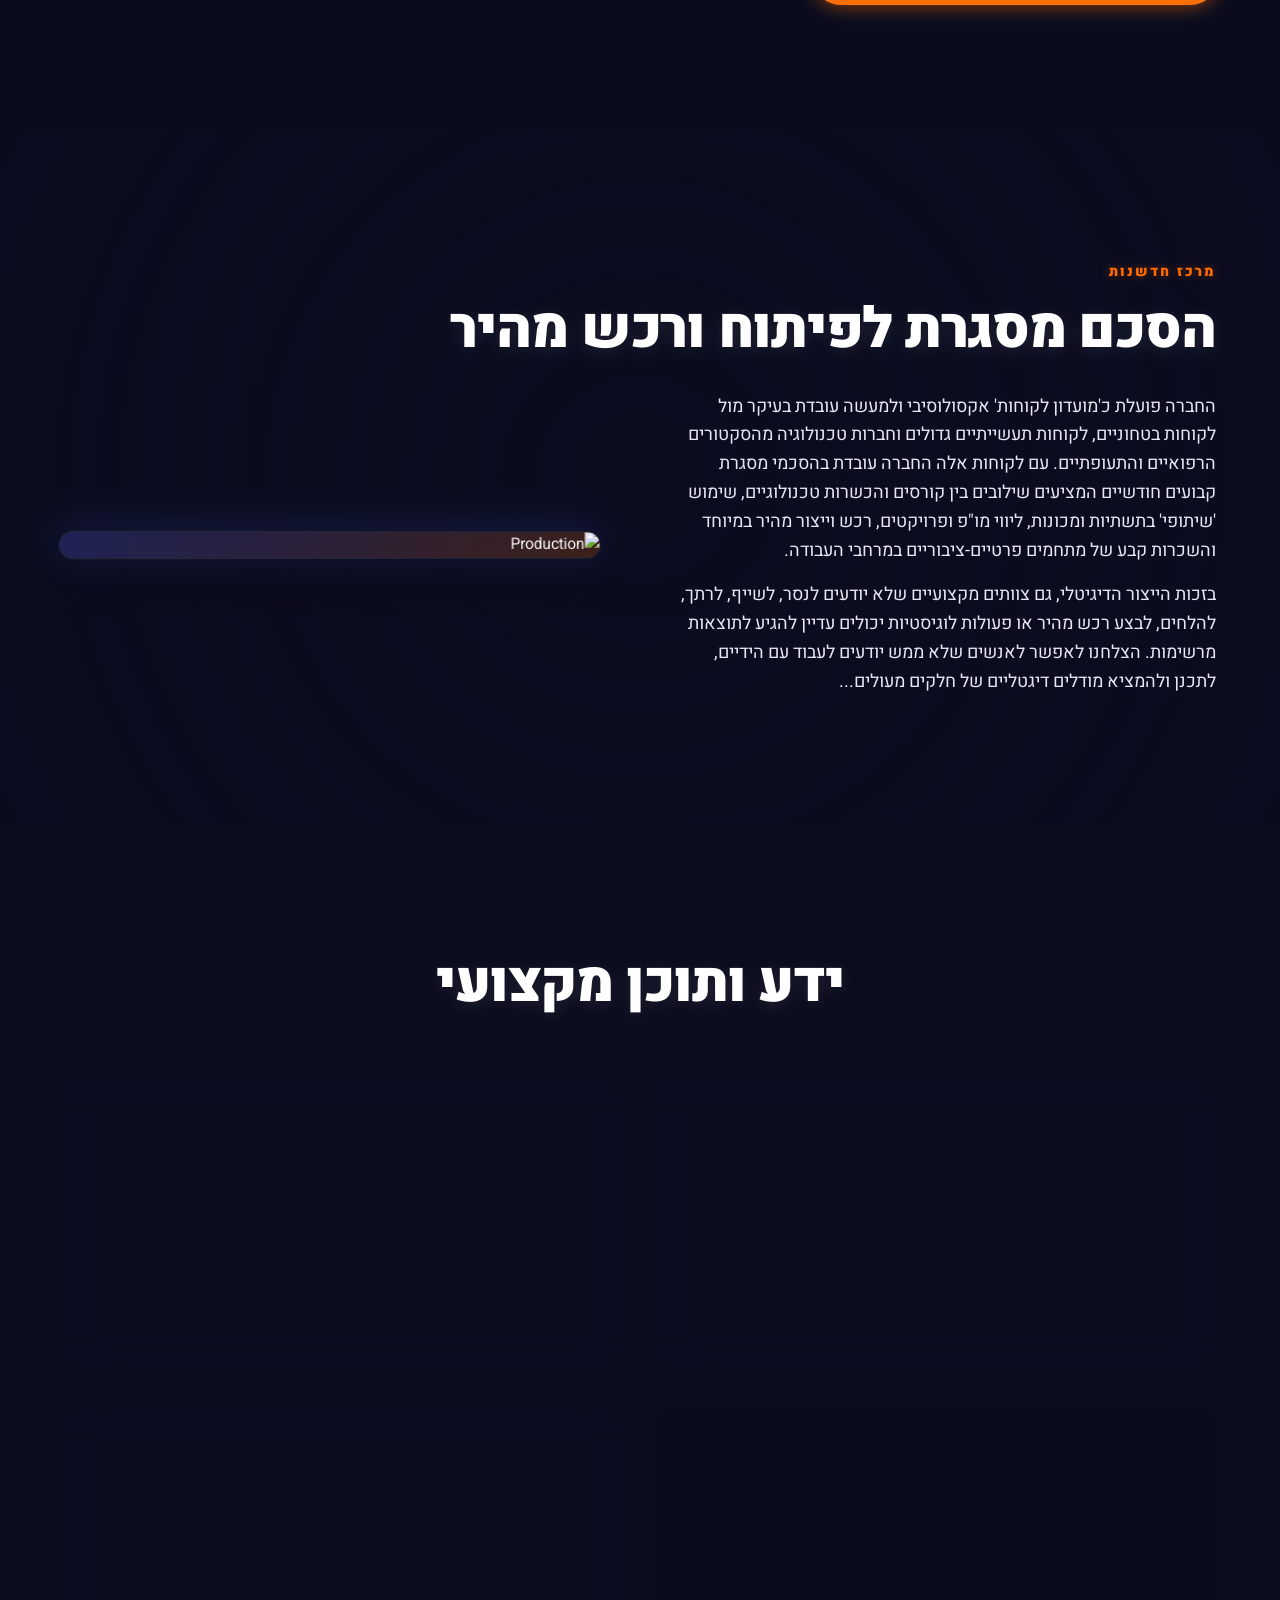
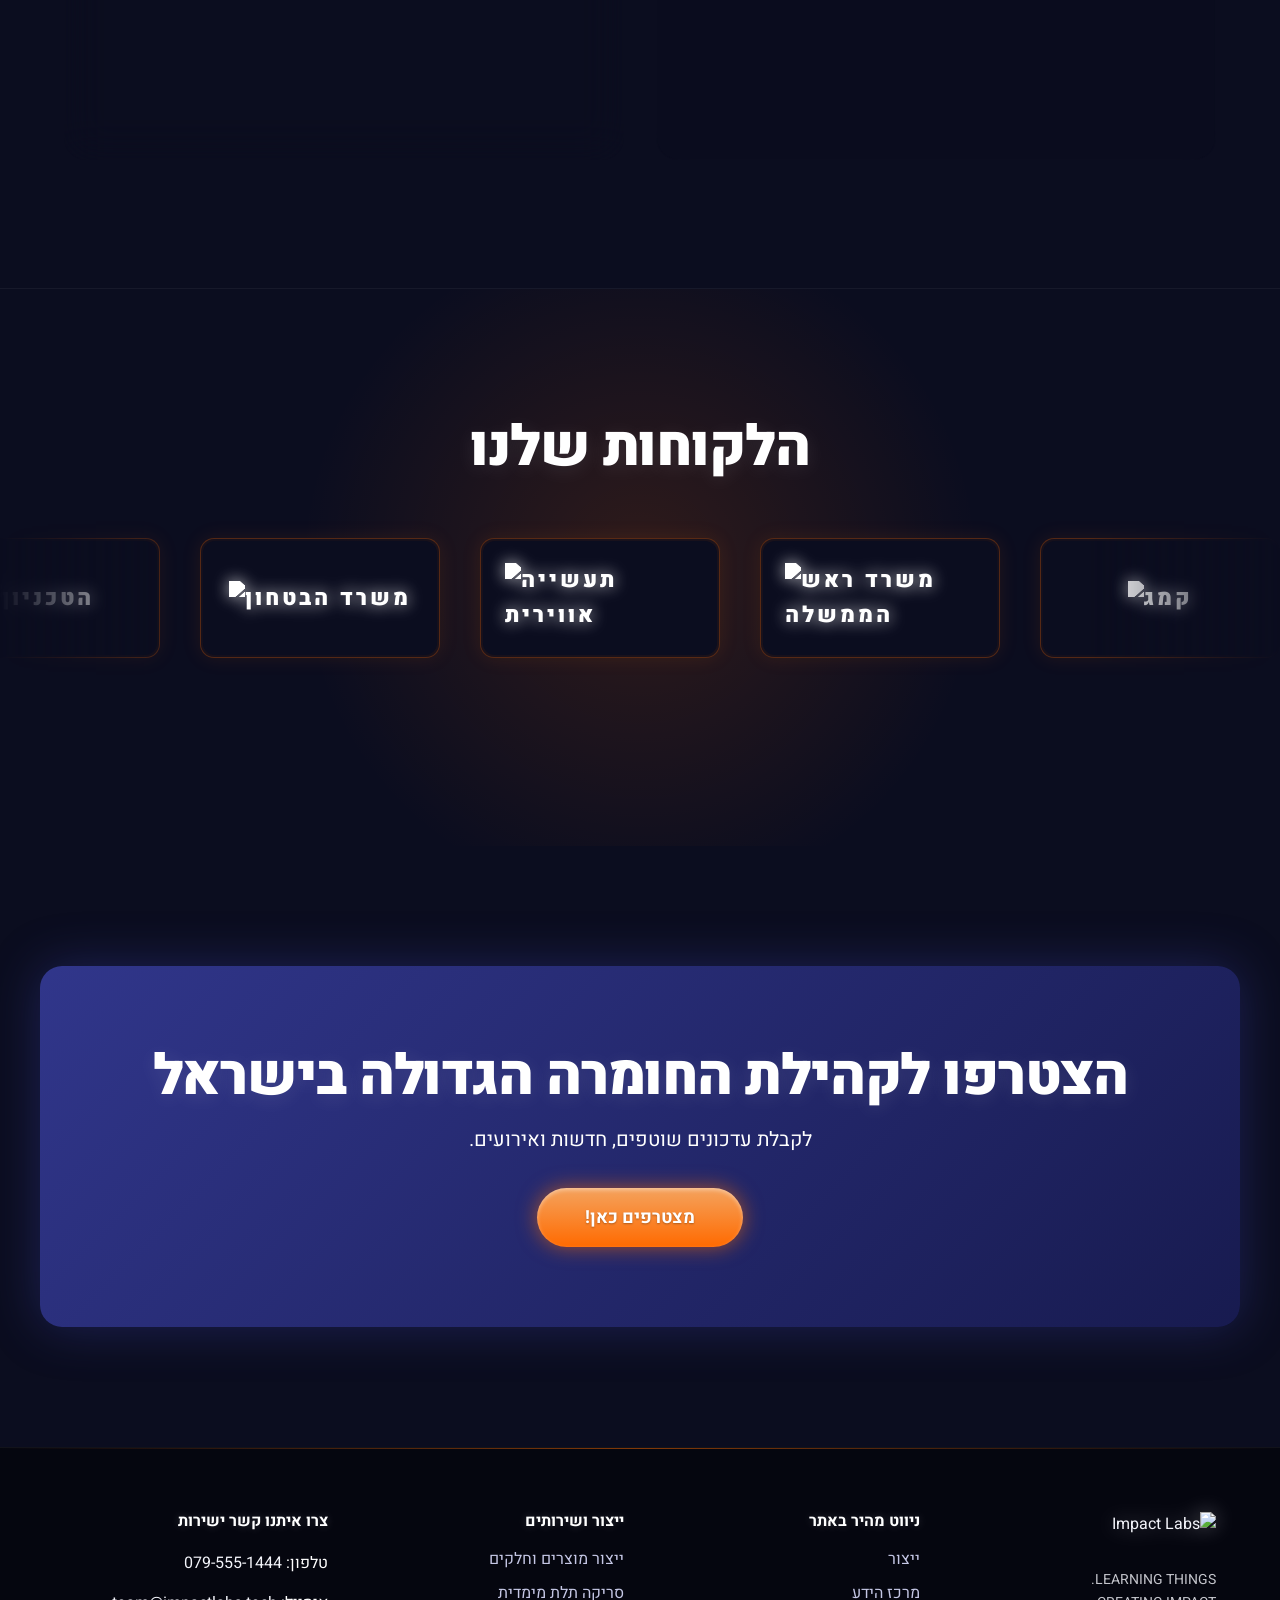
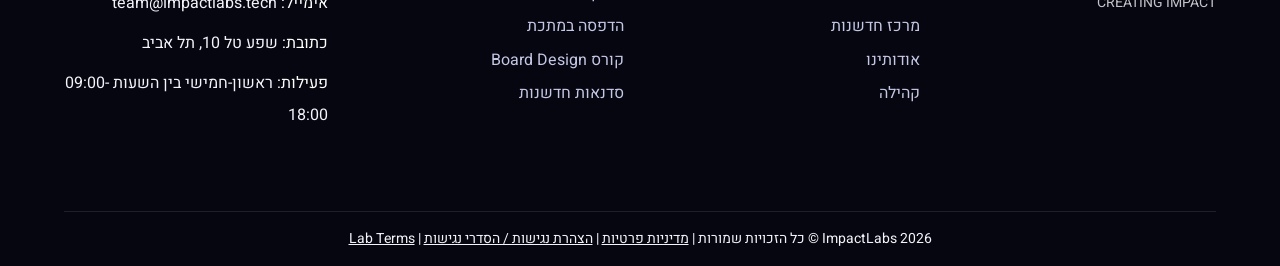
==== commit 64cb9f7a: "Add key services highlight strip" ====
--- a/index.html
+++ b/index.html
@@ -72,6 +72,26 @@
           <div class="hero-actions">
             <a href="#services" class="btn btn-primary btn-lg">כניסה למערכת ההזמנות לייצור בהדפסה תלת ממדית</a>
             <a href="#about" class="btn btn-ghost btn-lg">בואו להכיר אותנו קצת יותר</a>
+          </div>
+        </div>
+      </div>
+    </section>
+
+    <!-- Key Services Highlight -->
+    <section class="key-services-section reveal" style="padding: 80px 0; background: rgba(11, 13, 31, 0.4); border-top: 1px solid rgba(255,255,255,0.05); border-bottom: 1px solid rgba(255,255,255,0.05); position: relative; z-index: 5;">
+      <div class="container">
+        <div class="services-grid" style="gap: 32px;">
+          <div class="card card-brand reveal" style="transition-delay: 0ms; text-align: center; display: flex; flex-direction: column; align-items: center; justify-content: center;">
+            <div class="card-icon" style="margin: 0 auto 24px auto; color: var(--orange-500);"><i data-lucide="printer"></i></div>
+            <h3 class="text-white" style="margin: 0; line-height: 1.4;">הדפסות תלת מימד במתכת ופולימר</h3>
+          </div>
+          <div class="card card-orange reveal" style="transition-delay: 150ms; text-align: center; display: flex; flex-direction: column; align-items: center; justify-content: center;">
+            <div class="card-icon" style="margin: 0 auto 24px auto; color: #fff; background: rgba(0,0,0,0.2);"><i data-lucide="lightbulb"></i></div>
+            <h3 class="text-white" style="margin: 0; line-height: 1.4;">ניהול פרויקטים מקצה לקצה מרעיון למוצר</h3>
+          </div>
+          <div class="card card-navy reveal" style="transition-delay: 300ms; text-align: center; display: flex; flex-direction: column; align-items: center; justify-content: center;">
+            <div class="card-icon" style="margin: 0 auto 24px auto; color: var(--orange-500);"><i data-lucide="graduation-cap"></i></div>
+            <h3 class="text-white" style="margin: 0; line-height: 1.4;">הדרכות, סדנאות וקורסים מקצועיים</h3>
           </div>
         </div>
       </div>
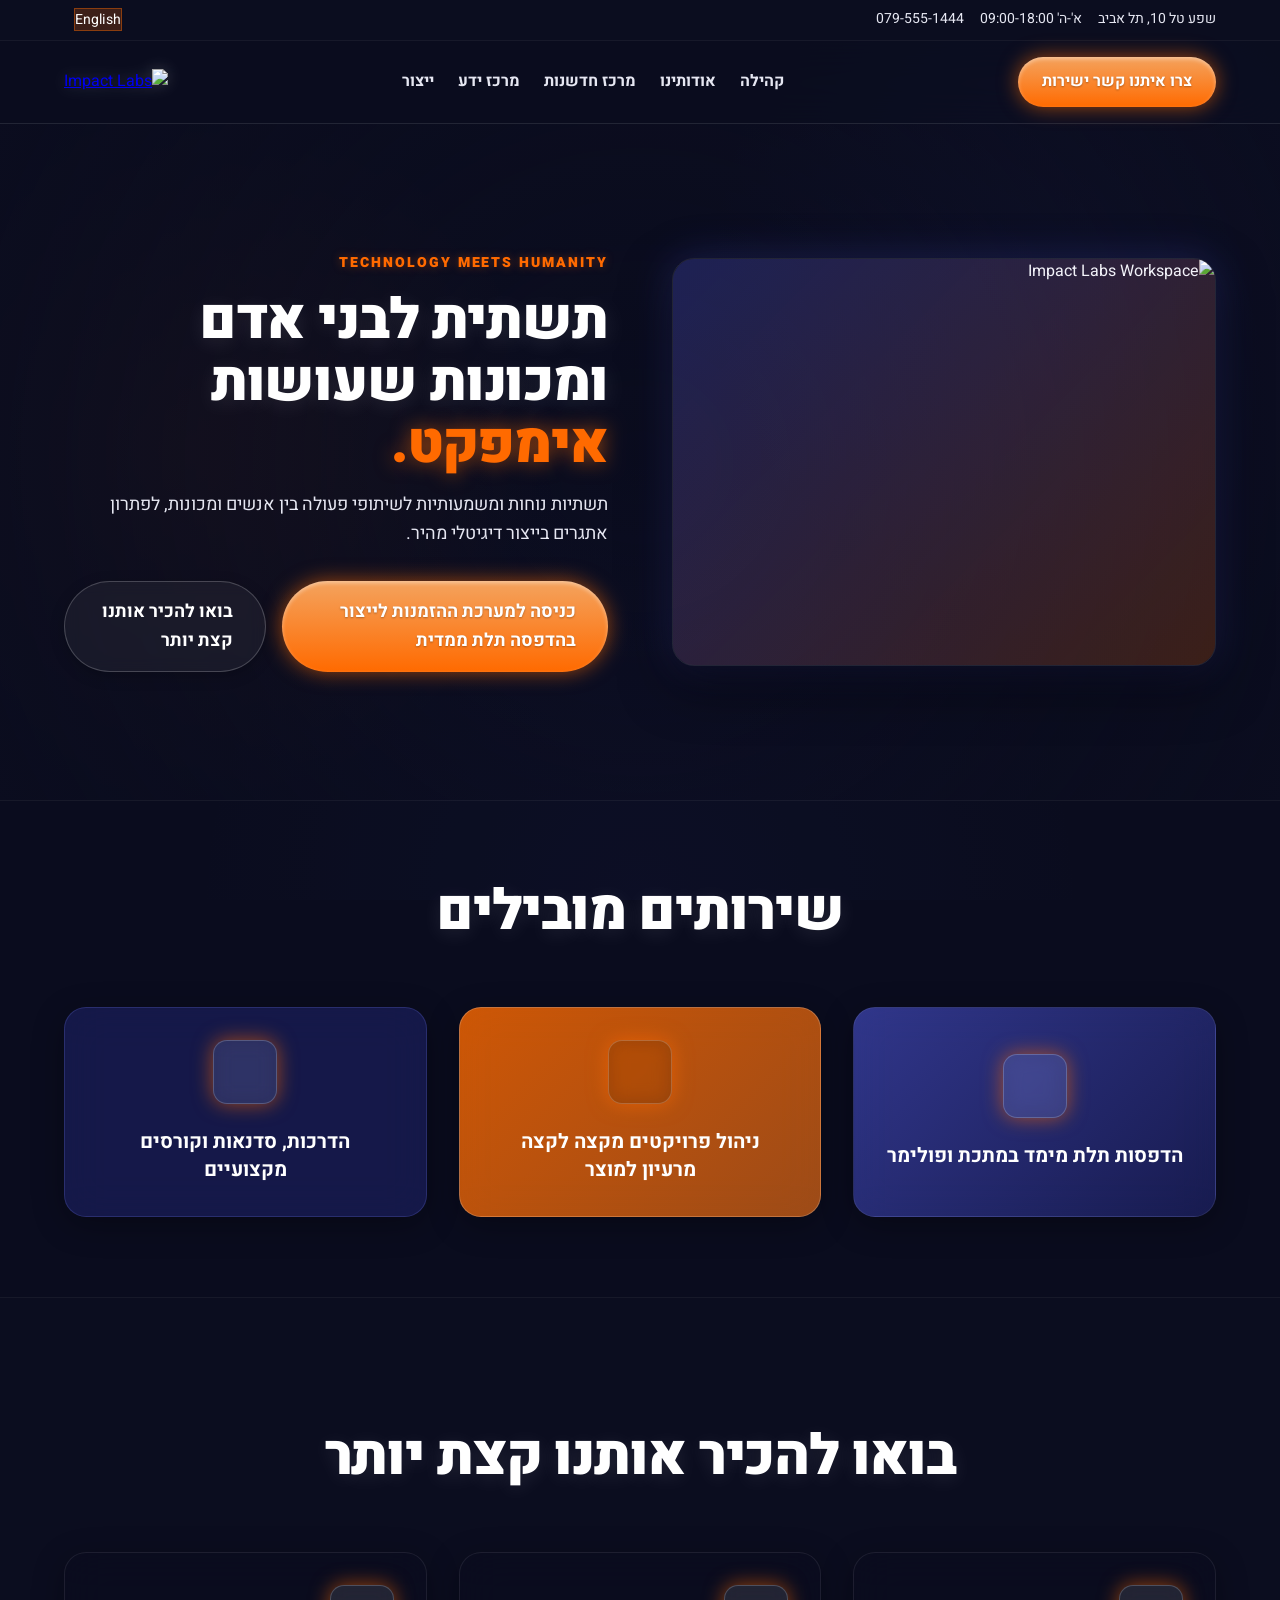
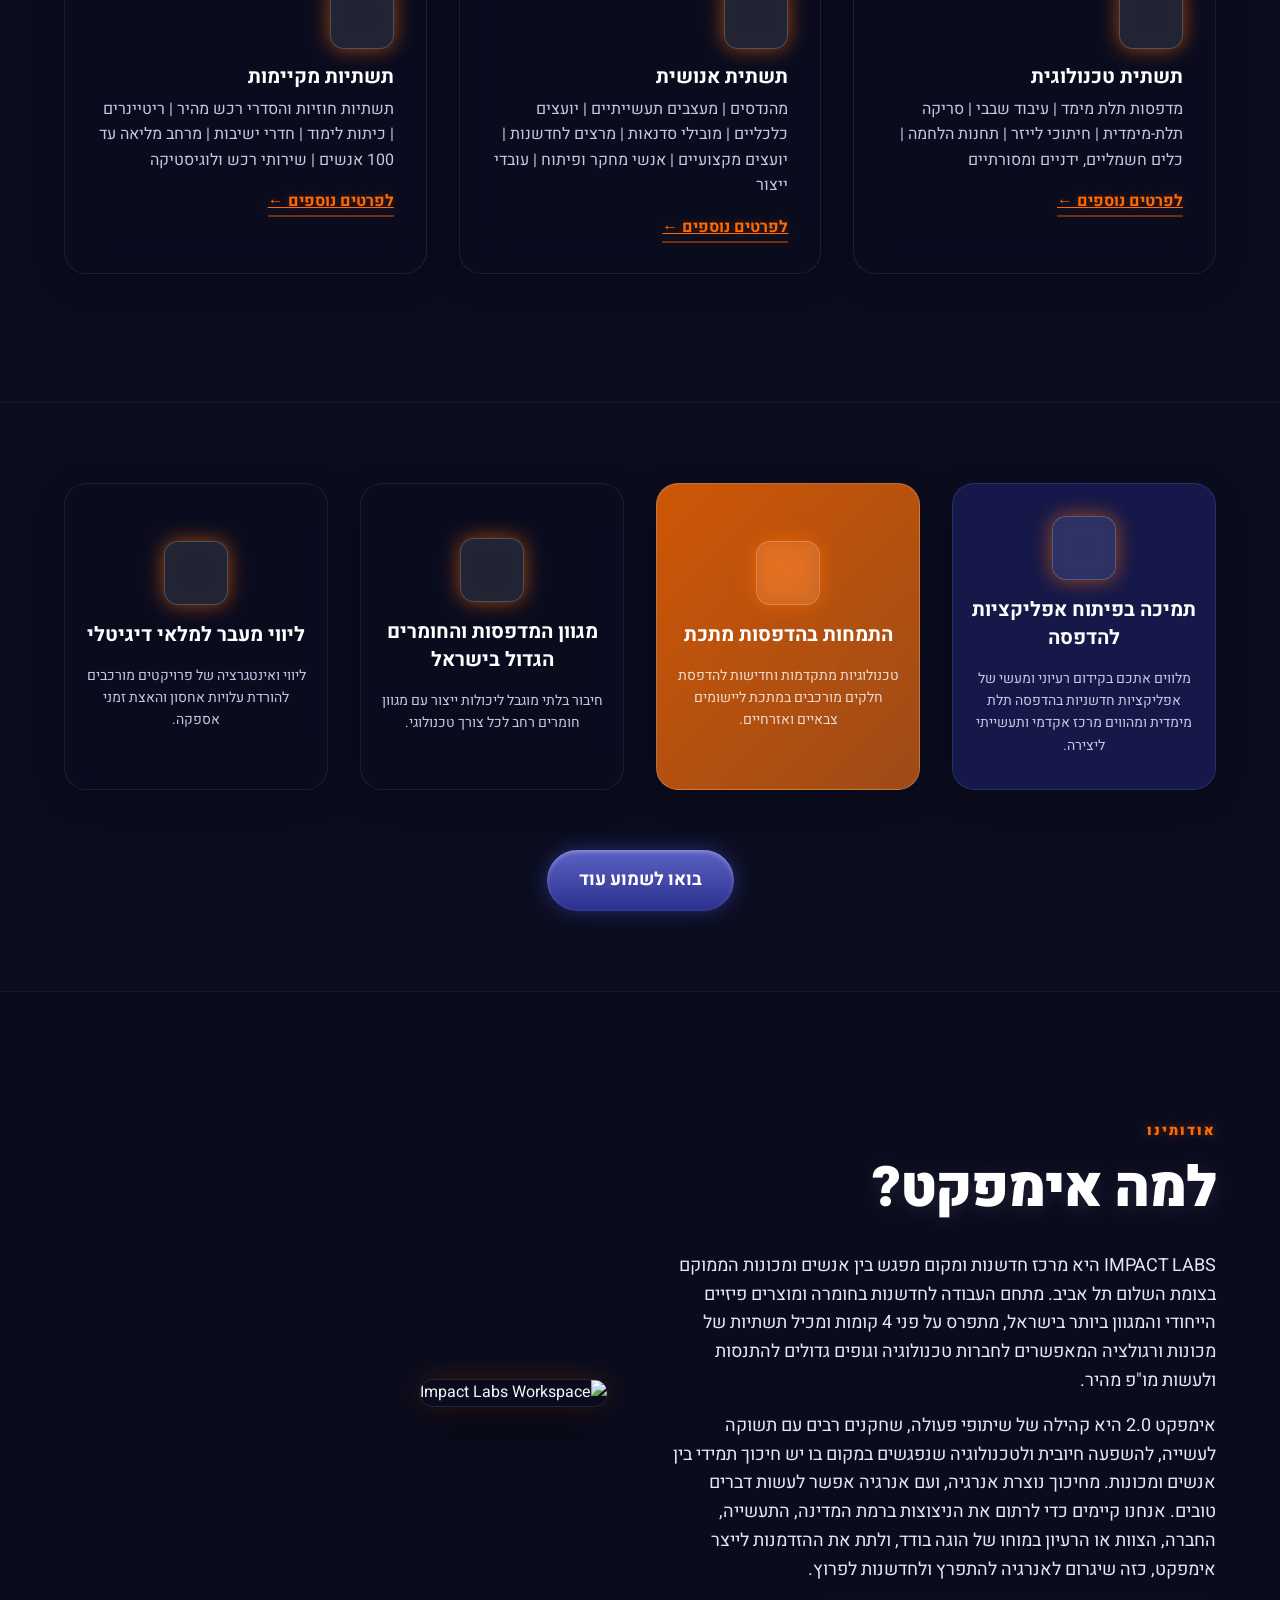
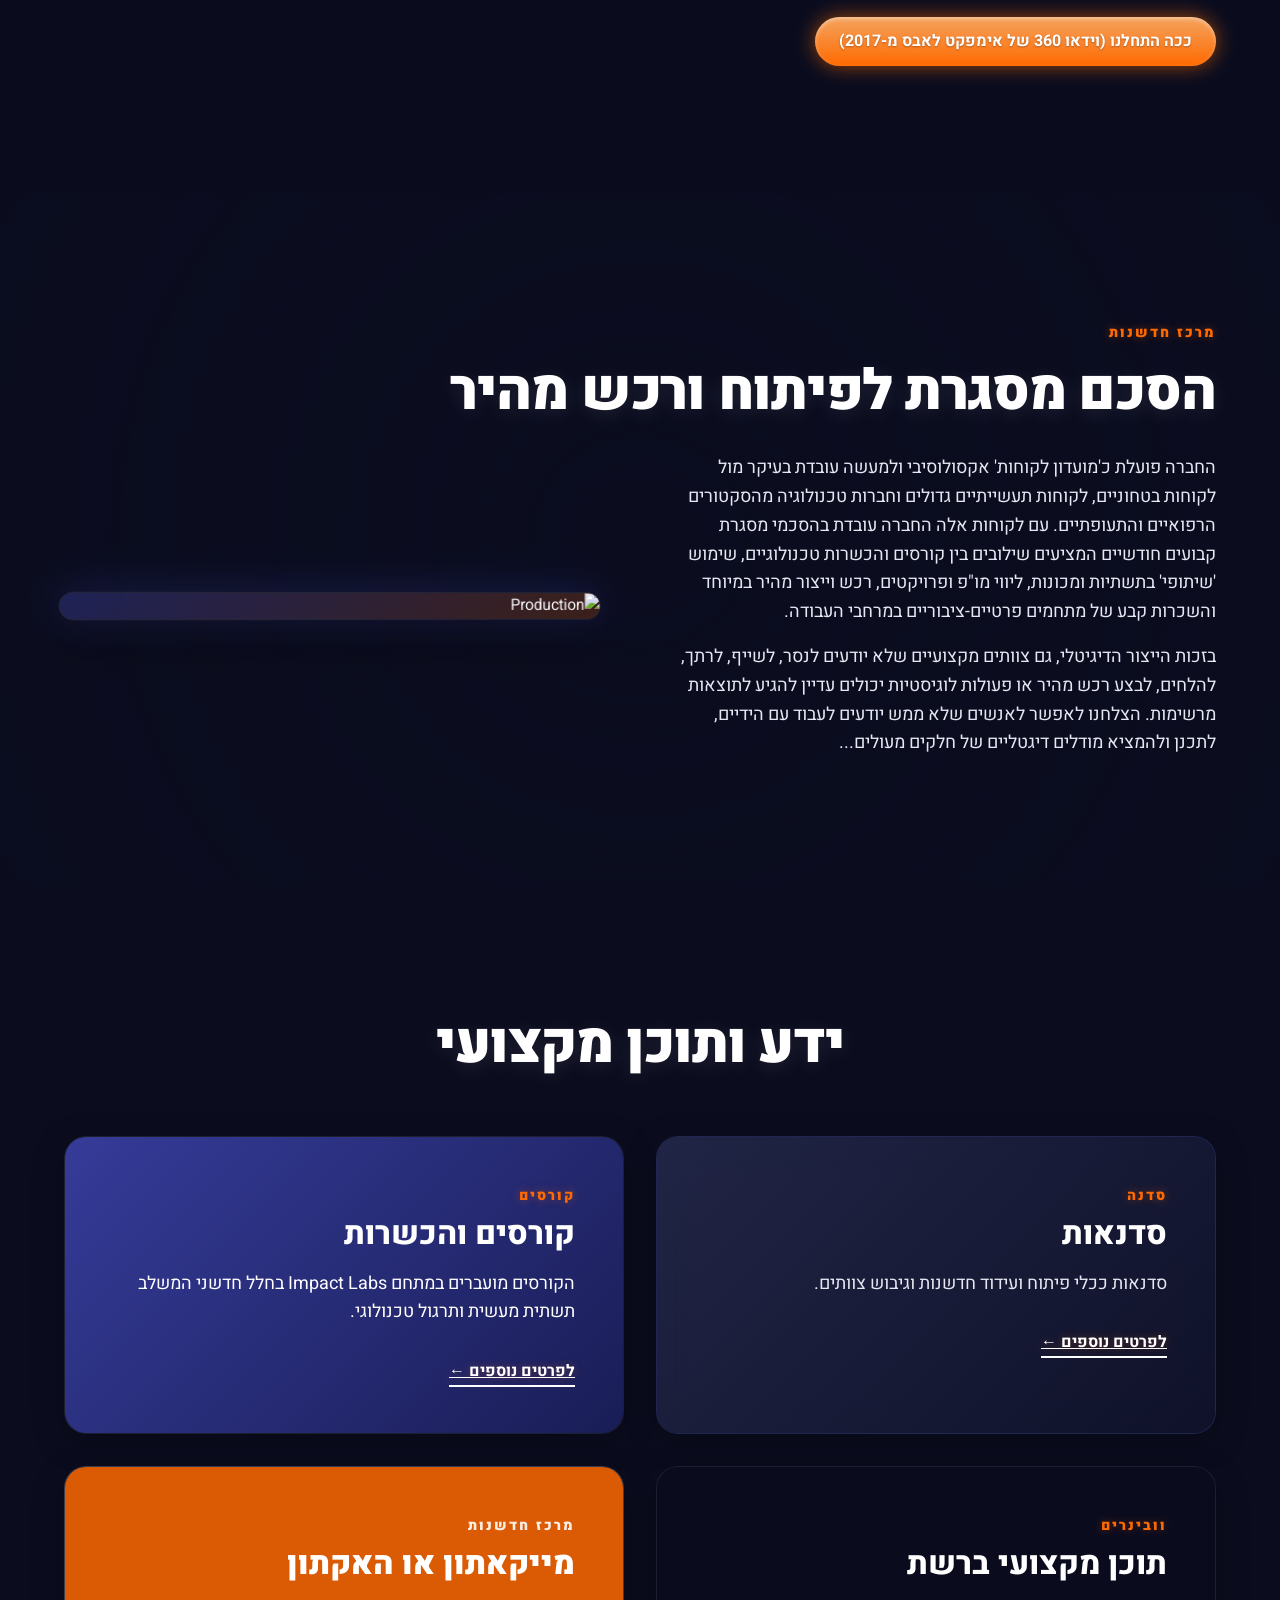
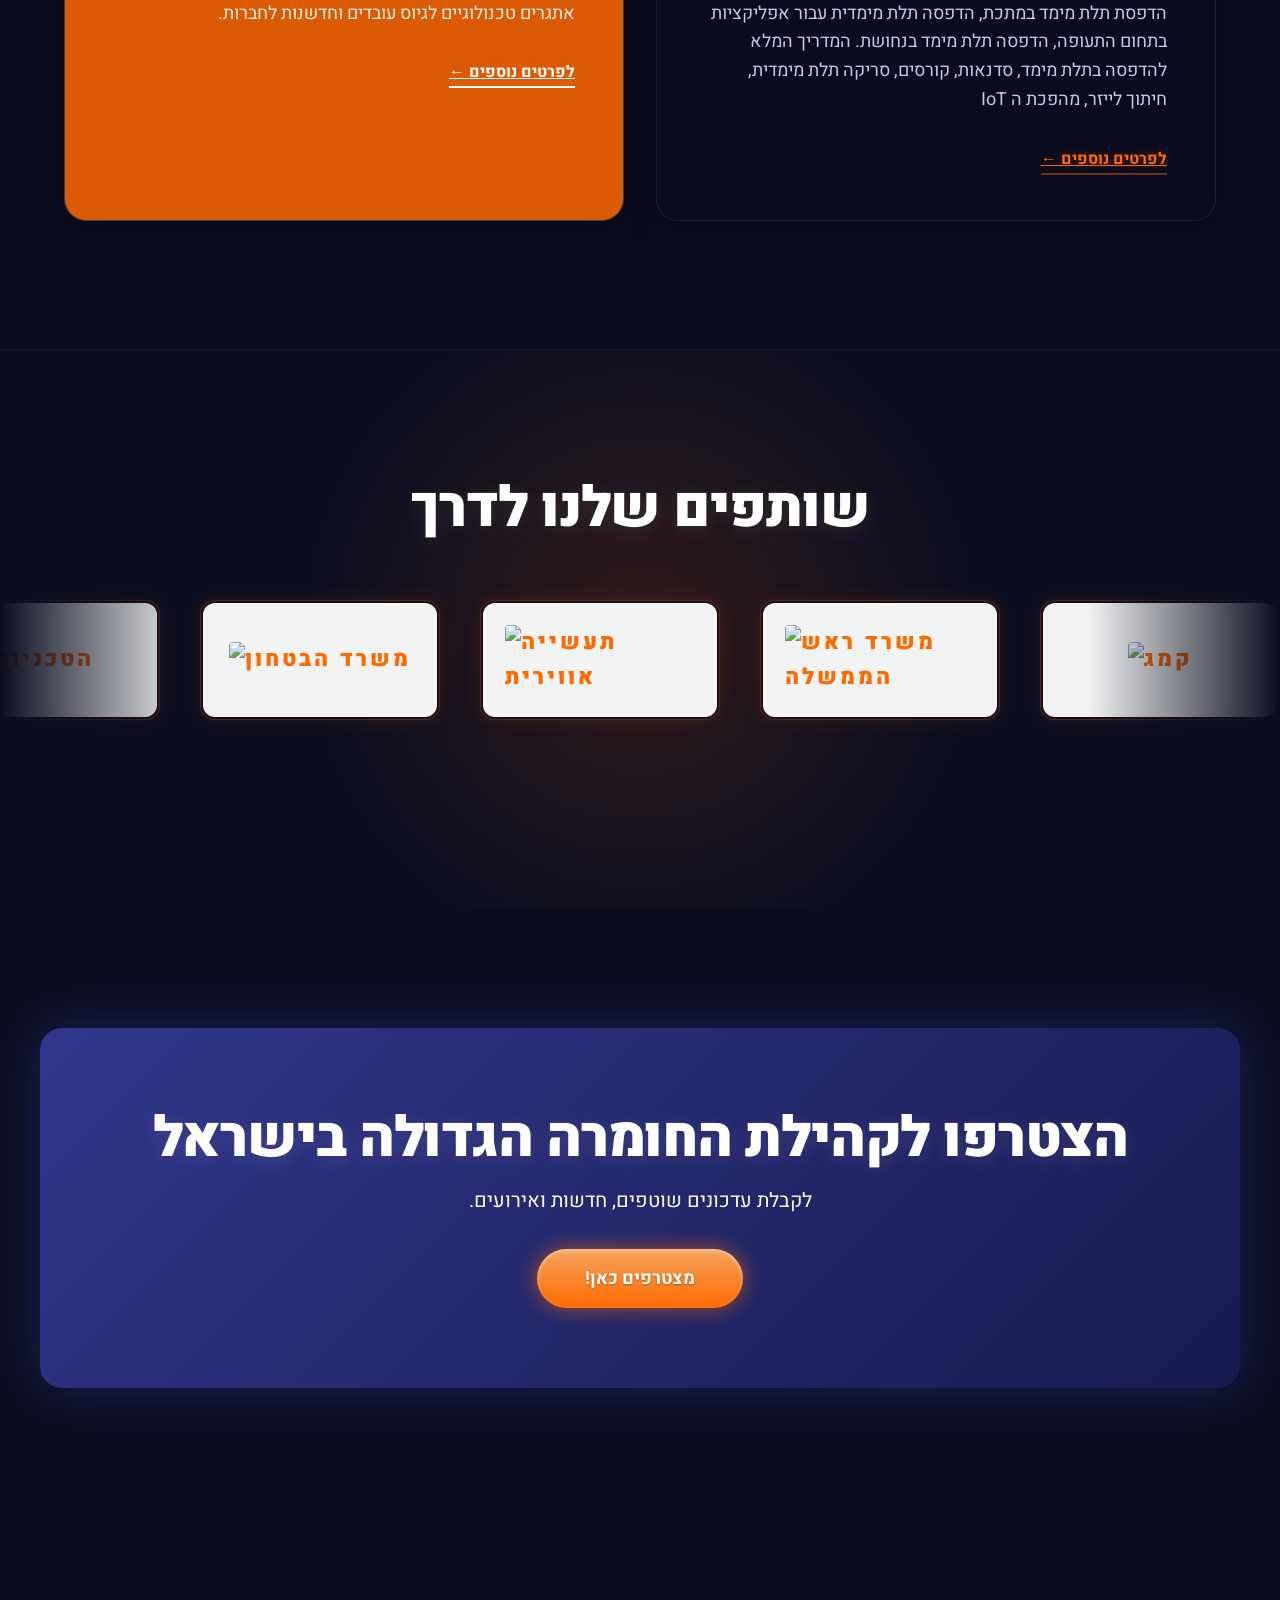
==== commit 95143aed: "Fix clients logos visibility and add title to key services" ====
--- a/index.html
+++ b/index.html
@@ -80,6 +80,7 @@
     <!-- Key Services Highlight -->
     <section class="key-services-section reveal" style="padding: 80px 0; background: rgba(11, 13, 31, 0.4); border-top: 1px solid rgba(255,255,255,0.05); border-bottom: 1px solid rgba(255,255,255,0.05); position: relative; z-index: 5;">
       <div class="container">
+        <h2 class="display text-white reveal" style="text-align:center; margin-bottom: 60px;">שירותים מובילים</h2>
         <div class="services-grid" style="gap: 32px;">
           <div class="card card-brand reveal" style="transition-delay: 0ms; text-align: center; display: flex; flex-direction: column; align-items: center; justify-content: center;">
             <div class="card-icon" style="margin: 0 auto 24px auto; color: var(--orange-500);"><i data-lucide="printer"></i></div>
@@ -268,7 +269,7 @@
 
     <!-- Clients / Partners Section -->
     <section id="clients" class="clients-section reveal">
-      <h2 class="display text-white" style="text-align: center; position: relative; z-index: 5;">הלקוחות שלנו</h2>
+      <h2 class="display text-white" style="text-align: center; position: relative; z-index: 5;">שותפים שלנו לדרך</h2>
       <div class="clients-marquee">
         <div class="marquee-track">
           <!-- 10 Logos Block 1 -->
--- a/style.css
+++ b/style.css
@@ -690,7 +690,7 @@
   content: '';
   position: absolute;
   inset: 2px;
-  background: var(--navy-1000);
+  background: rgba(255, 255, 255, 0.95);
   border-radius: calc(var(--radius-lg) - 2px);
   z-index: 1;
 }
@@ -721,11 +721,11 @@
   max-width: 80%;
   max-height: 70%;
   object-fit: contain;
-  filter: brightness(0) invert(1) drop-shadow(0 0 8px rgba(255,255,255,0.8)); /* Make logos white and glowing */
   transition: all 0.3s ease;
+  border-radius: 4px;
 }
 .client-logo-card:hover .client-logo-img {
-  filter: brightness(0) invert(1) drop-shadow(0 0 15px rgba(255,106,0,0.8));
+  transform: scale(1.05);
 }
 
 /* ==========================================================================
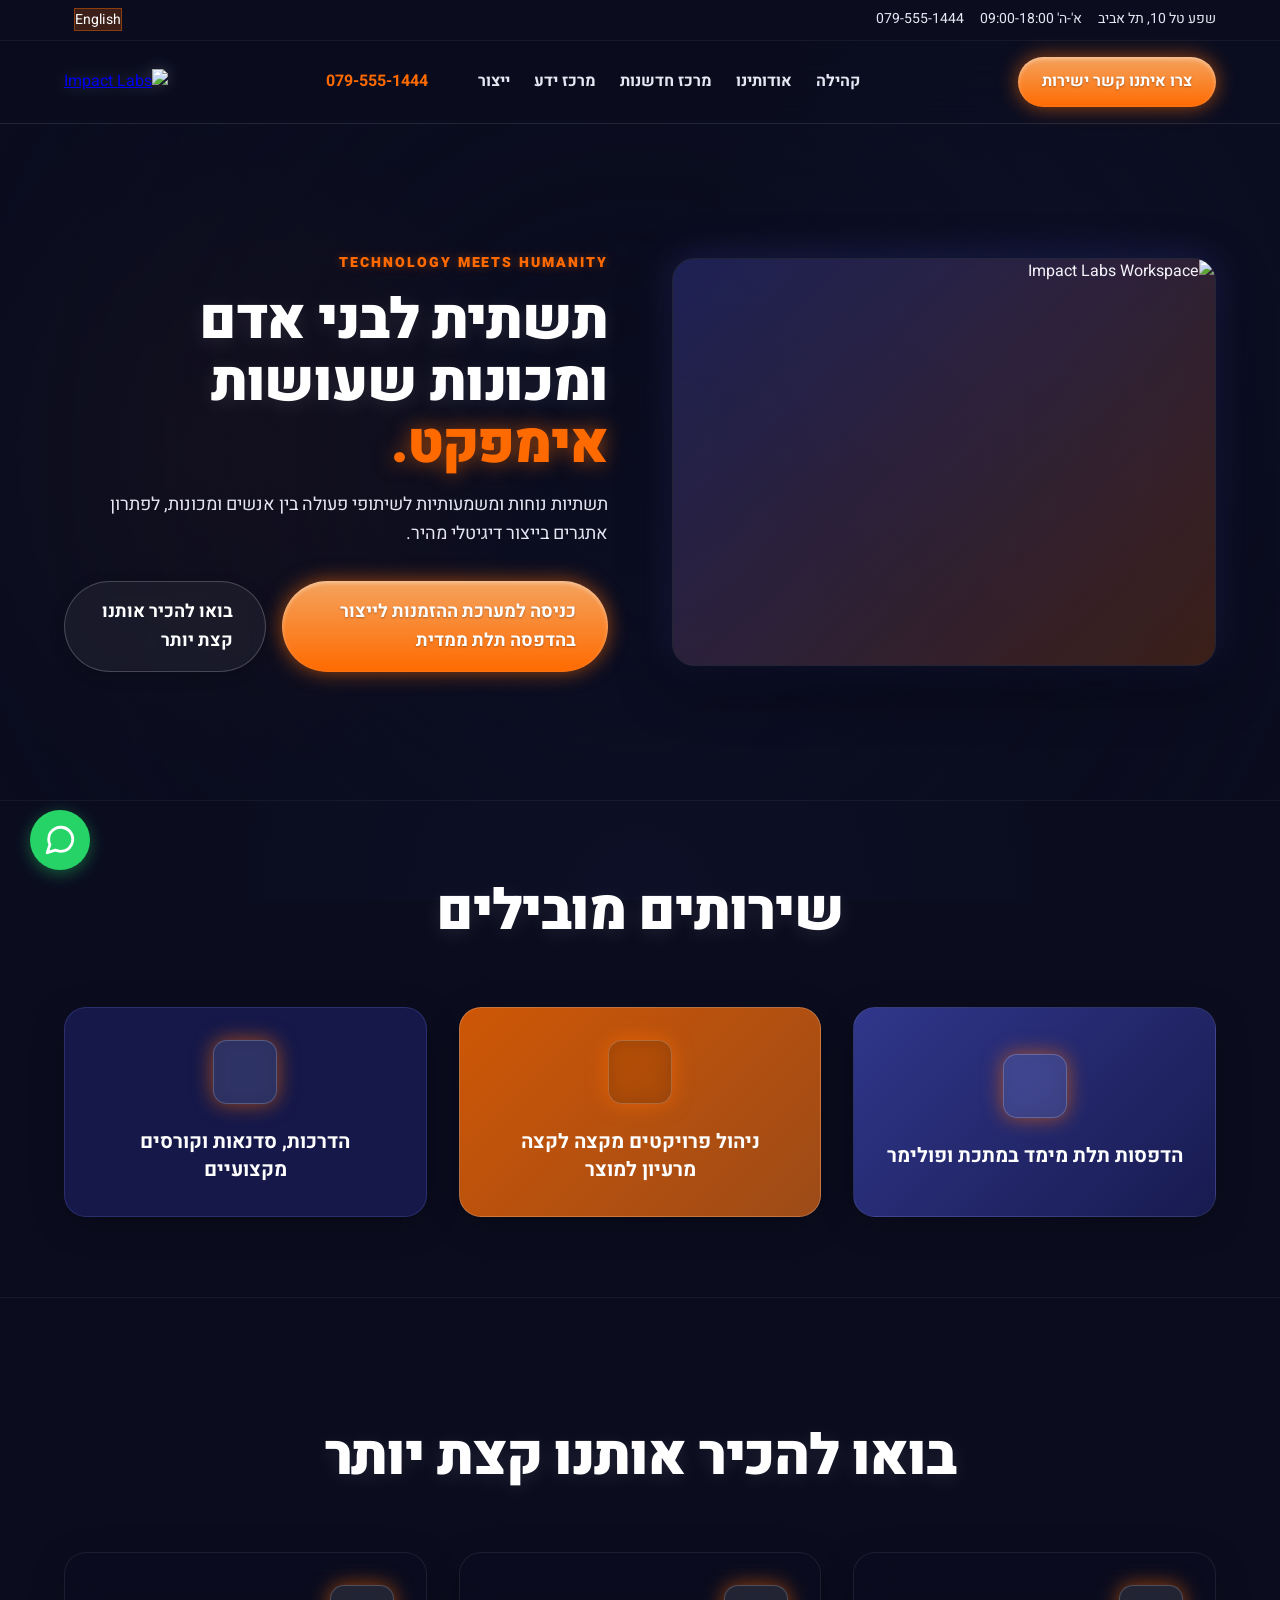
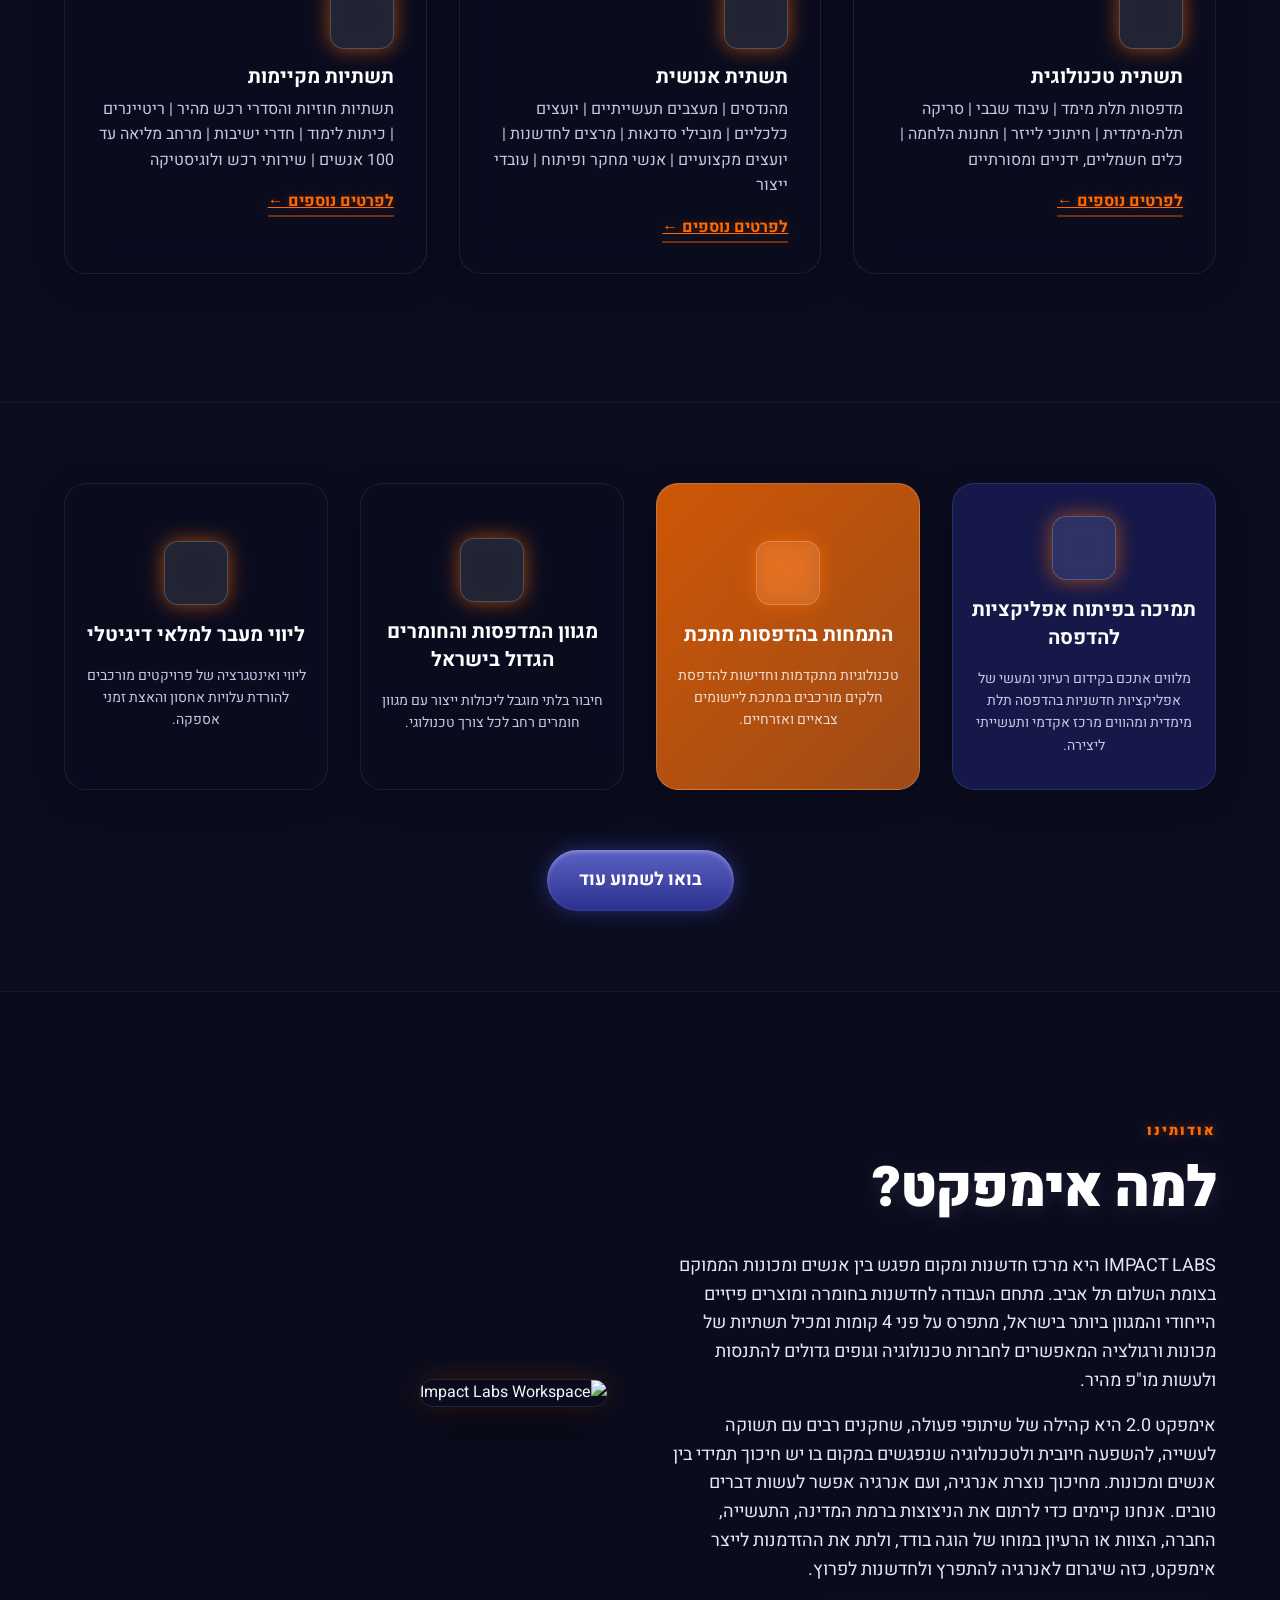
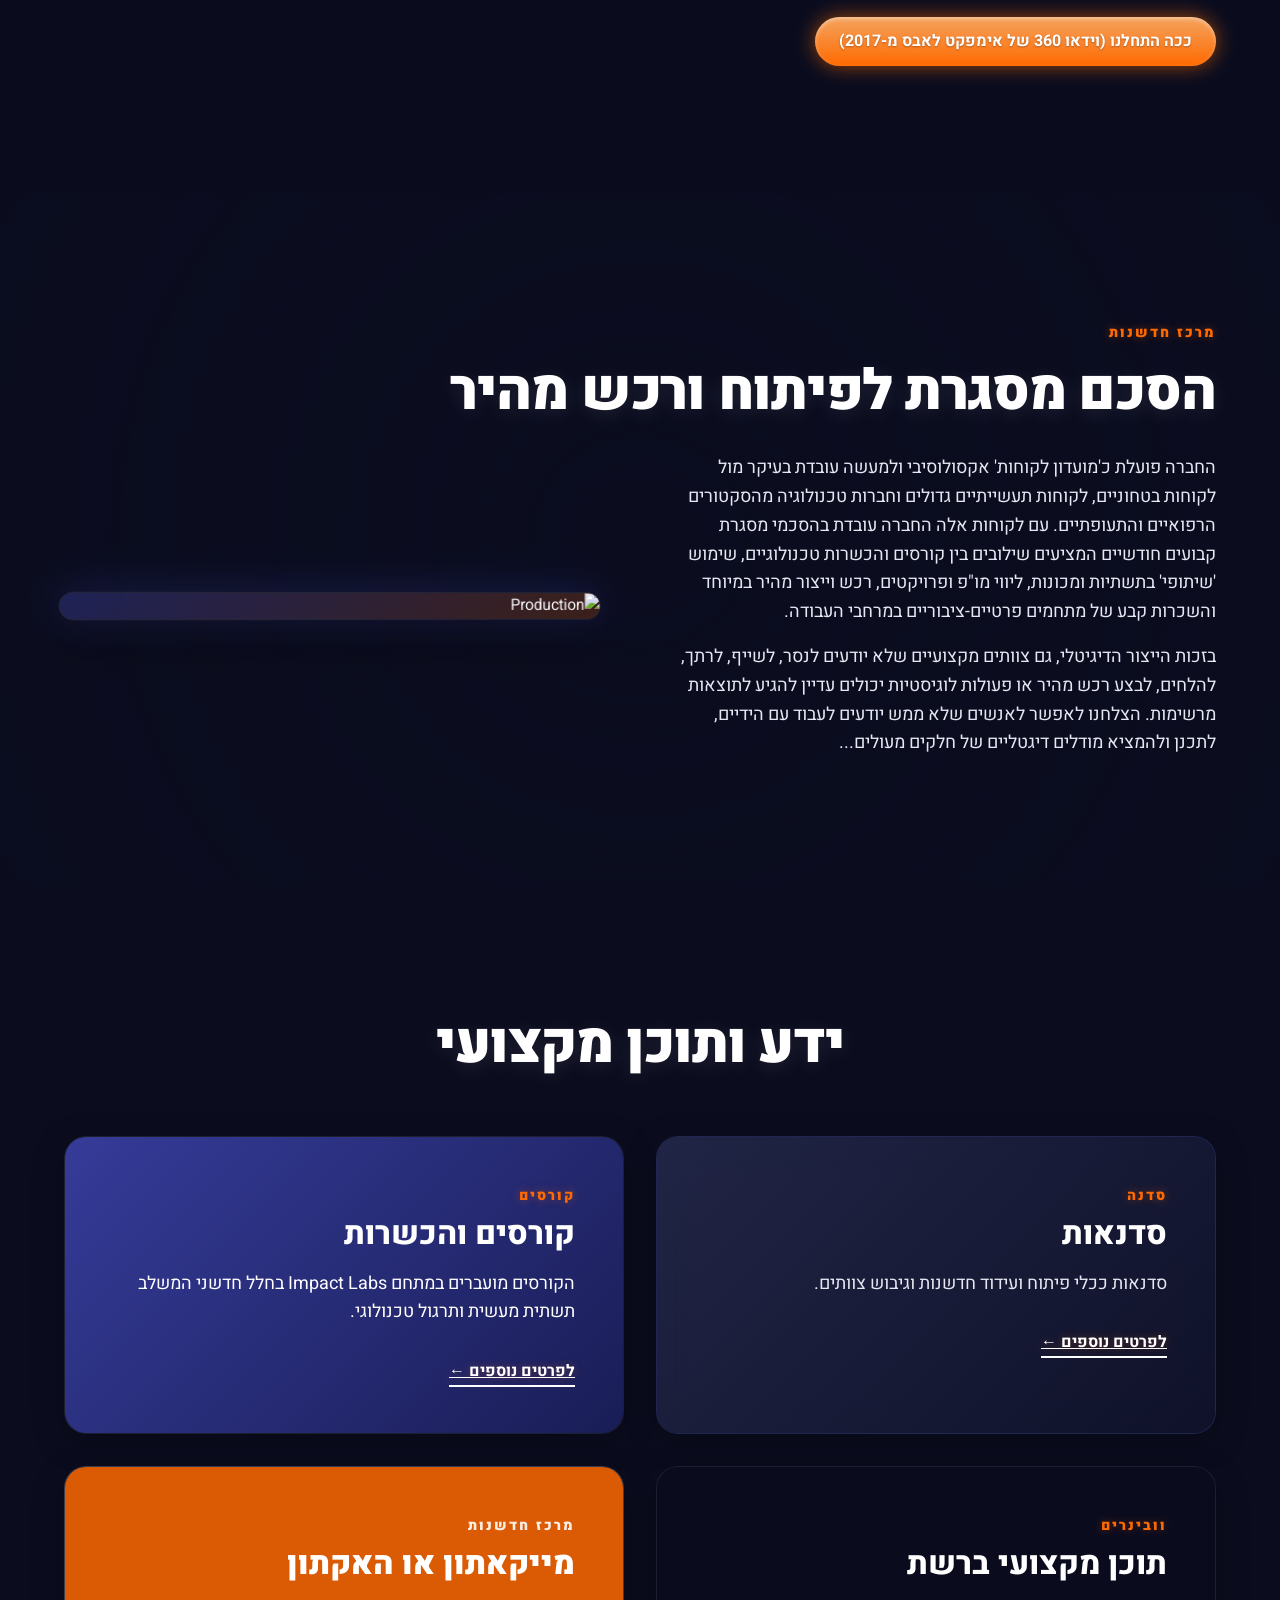
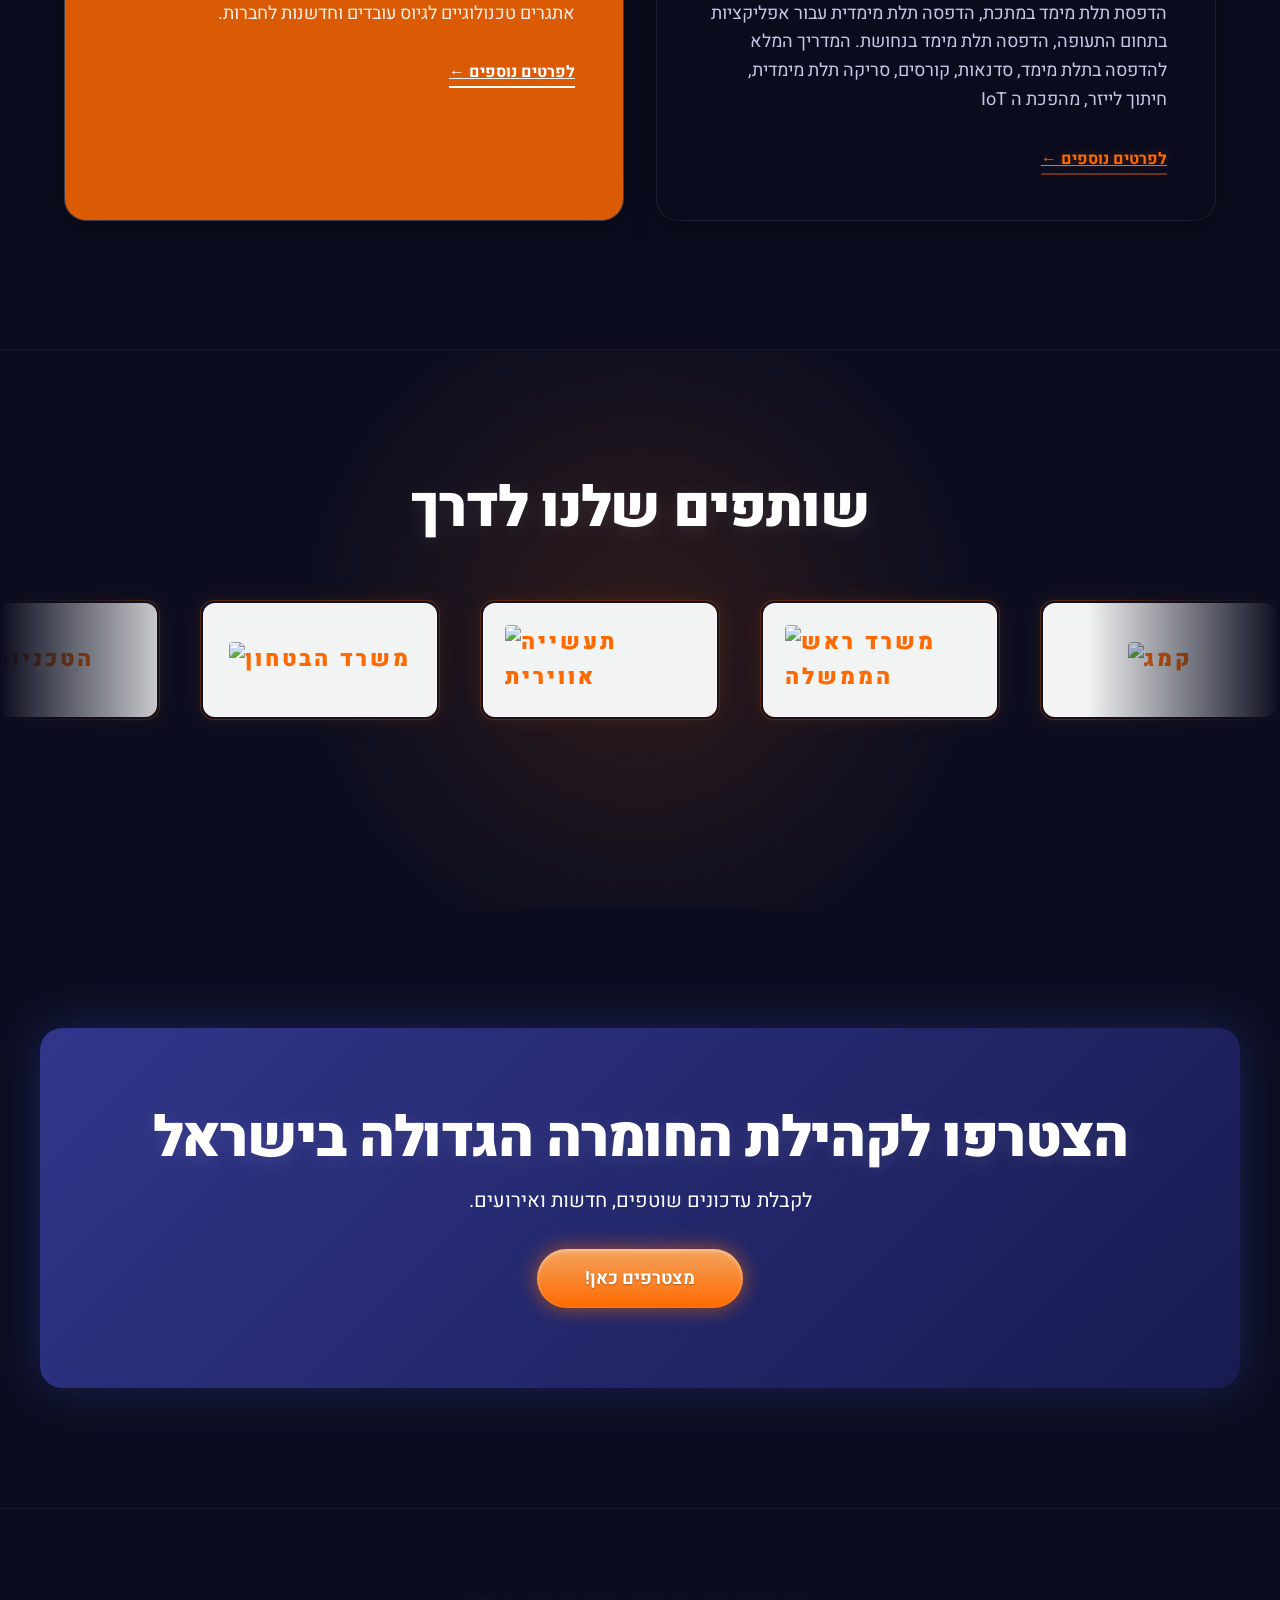
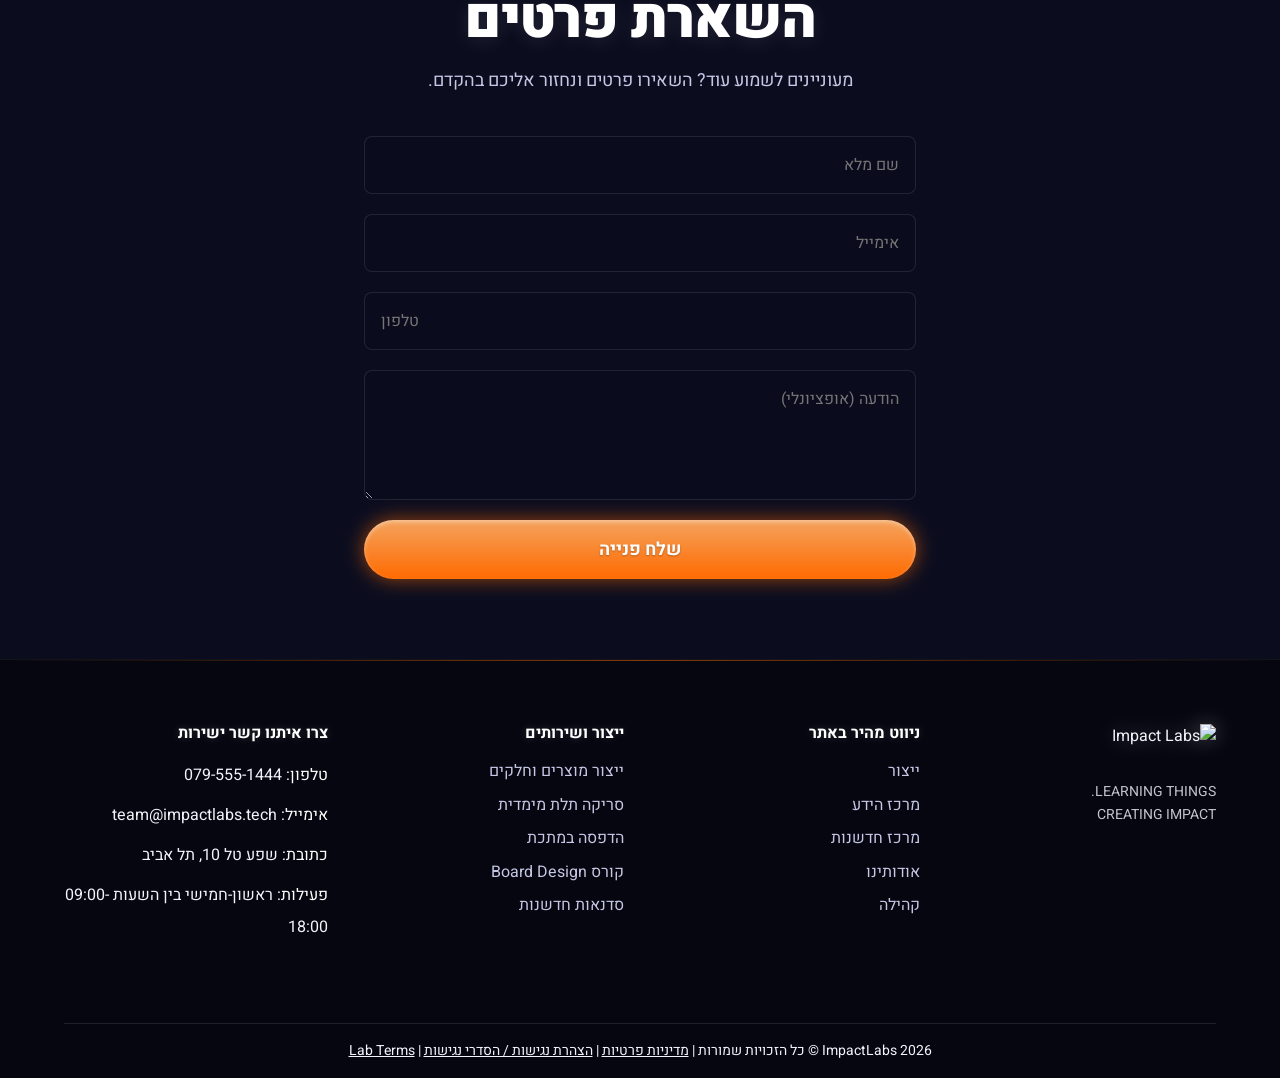
==== commit a863942f: "Add WhatsApp, contact form, nav phone, bust CSS cache" ====
--- a/index.html
+++ b/index.html
@@ -10,7 +10,7 @@
     <link rel="preconnect" href="https://fonts.gstatic.com" crossorigin>
     <link href="https://fonts.googleapis.com/css2?family=Heebo:wght@300;400;500;700;800;900&display=swap" rel="stylesheet">
     
-    <link rel="stylesheet" href="./style.css">
+    <link rel="stylesheet" href="./style.css?v=3">
     <script src="https://unpkg.com/lucide@latest"></script>
   </head>
   <body>
@@ -44,6 +44,7 @@
           <a href="#innovation">מרכז חדשנות</a>
           <a href="#knowledge">מרכז ידע</a>
           <a href="#services">ייצור</a>
+          <a href="tel:0795551444" class="nav-phone" style="display: flex; align-items: center; gap: 8px; color: var(--orange-500);"><i data-lucide="phone" style="width:18px;height:18px;"></i> 079-555-1444</a>
         </nav>
 
         <a href="#" class="logo reveal">
@@ -308,6 +309,22 @@
       </div>
     </section>
 
+    <!-- Contact Form Section -->
+    <section id="contact-form-section" class="contact-section reveal" style="padding: 80px 0; background: var(--navy-1000); border-top: 1px solid rgba(255,255,255,0.05);">
+      <div class="container" style="max-width: 600px;">
+        <h2 class="display text-white" style="text-align: center; margin-bottom: 16px;">השארת פרטים</h2>
+        <p class="text-neutral-500" style="text-align: center; margin-bottom: 40px; font-size: 18px;">מעוניינים לשמוע עוד? השאירו פרטים ונחזור אליכם בהקדם.</p>
+        
+        <form class="contact-form" style="display: flex; flex-direction: column; gap: 20px;">
+          <input type="text" placeholder="שם מלא" style="width: 100%; padding: 16px; border-radius: 8px; border: 1px solid rgba(255,255,255,0.1); background: rgba(11,13,31,0.6); color: #fff; font-family: inherit; font-size: 16px;" required>
+          <input type="email" placeholder="אימייל" style="width: 100%; padding: 16px; border-radius: 8px; border: 1px solid rgba(255,255,255,0.1); background: rgba(11,13,31,0.6); color: #fff; font-family: inherit; font-size: 16px;" required>
+          <input type="tel" placeholder="טלפון" style="width: 100%; padding: 16px; border-radius: 8px; border: 1px solid rgba(255,255,255,0.1); background: rgba(11,13,31,0.6); color: #fff; font-family: inherit; font-size: 16px;">
+          <textarea placeholder="הודעה (אופציונלי)" rows="4" style="width: 100%; padding: 16px; border-radius: 8px; border: 1px solid rgba(255,255,255,0.1); background: rgba(11,13,31,0.6); color: #fff; font-family: inherit; font-size: 16px; resize: vertical;"></textarea>
+          <button type="submit" class="btn btn-primary btn-lg" style="width: 100%; border: none;">שלח פנייה</button>
+        </form>
+      </div>
+    </section>
+
     <!-- Footer -->
     <footer id="contact" class="footer reveal">
       <div class="container">
@@ -358,6 +375,17 @@
       </div>
     </footer>
 
+    <!-- Sticky WhatsApp -->
+    <style>
+      .sticky-whatsapp:hover {
+        transform: scale(1.1) translateY(-5px);
+        box-shadow: 0 8px 25px rgba(37,211,102,0.6) !important;
+      }
+    </style>
+    <a href="https://wa.me/972795551444" target="_blank" class="sticky-whatsapp" style="position: fixed; bottom: 30px; left: 30px; background: #25D366; color: white; width: 60px; height: 60px; border-radius: 50%; display: flex; align-items: center; justify-content: center; box-shadow: 0 4px 15px rgba(37,211,102,0.4); z-index: 1000; transition: all 0.3s ease;">
+      <svg width="34" height="34" viewBox="0 0 24 24" fill="none" stroke="currentColor" stroke-width="2" stroke-linecap="round" stroke-linejoin="round"><path d="M21 11.5a8.38 8.38 0 0 1-.9 3.8 8.5 8.5 0 0 1-7.6 4.7 8.38 8.38 0 0 1-3.8-.9L3 21l1.9-5.7a8.38 8.38 0 0 1-.9-3.8 8.5 8.5 0 0 1 4.7-7.6 8.38 8.38 0 0 1 3.8-.9h.5a8.48 8.48 0 0 1 8 8v.5z"></path></svg>
+    </a>
+
     <script src="./main.js"></script>
     <script>
       lucide.createIcons();
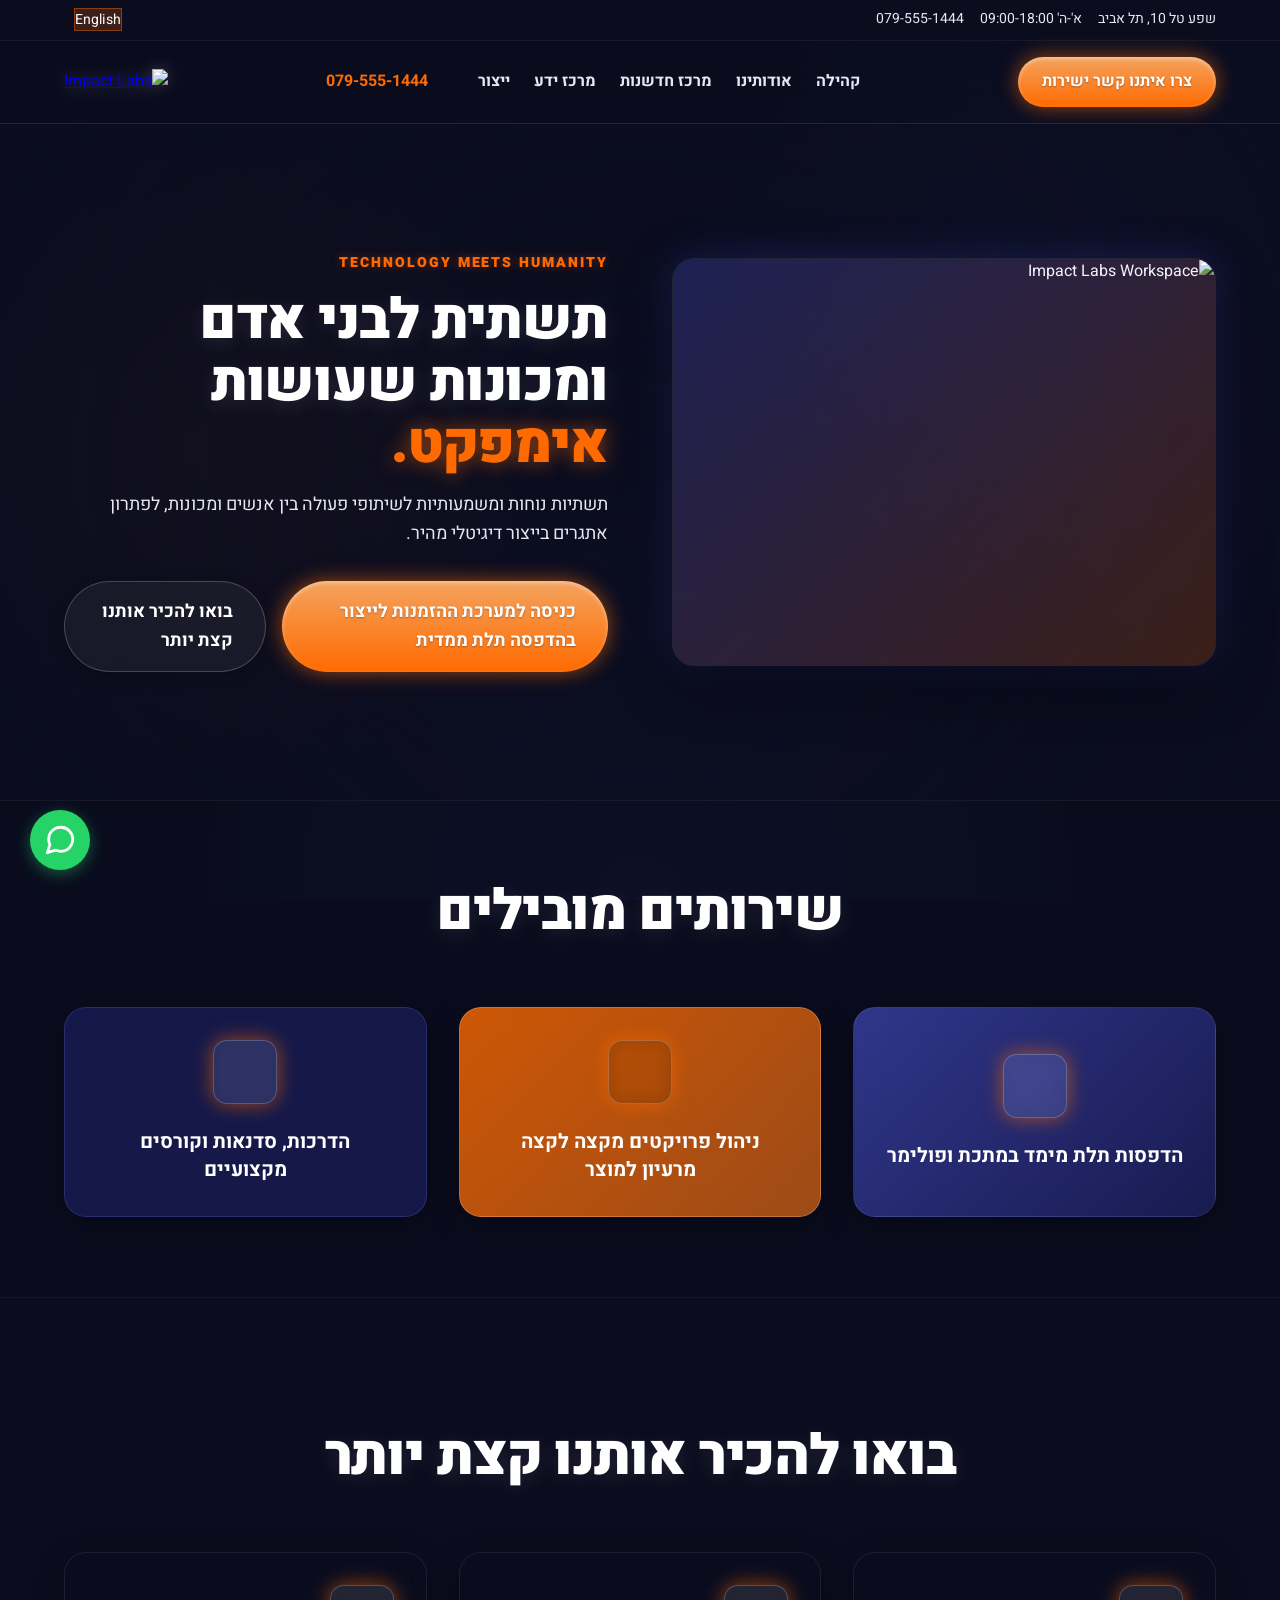
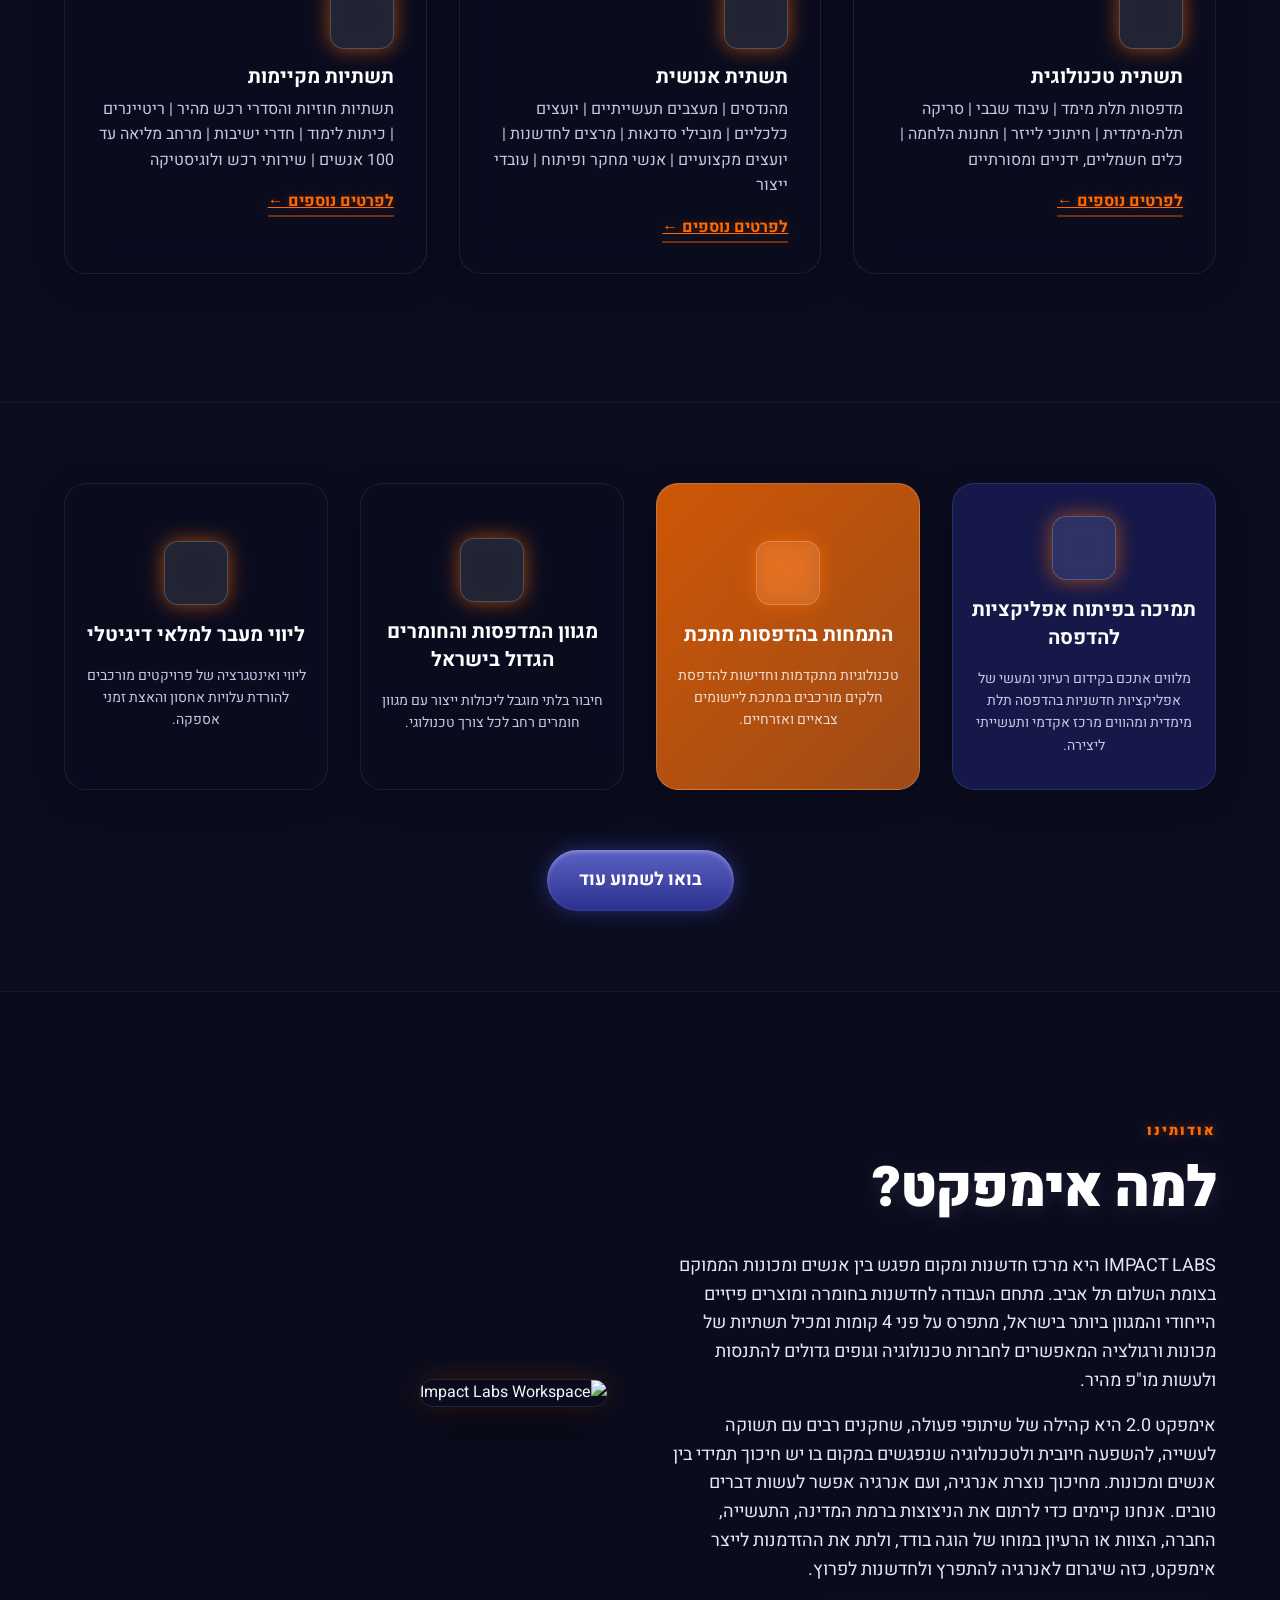
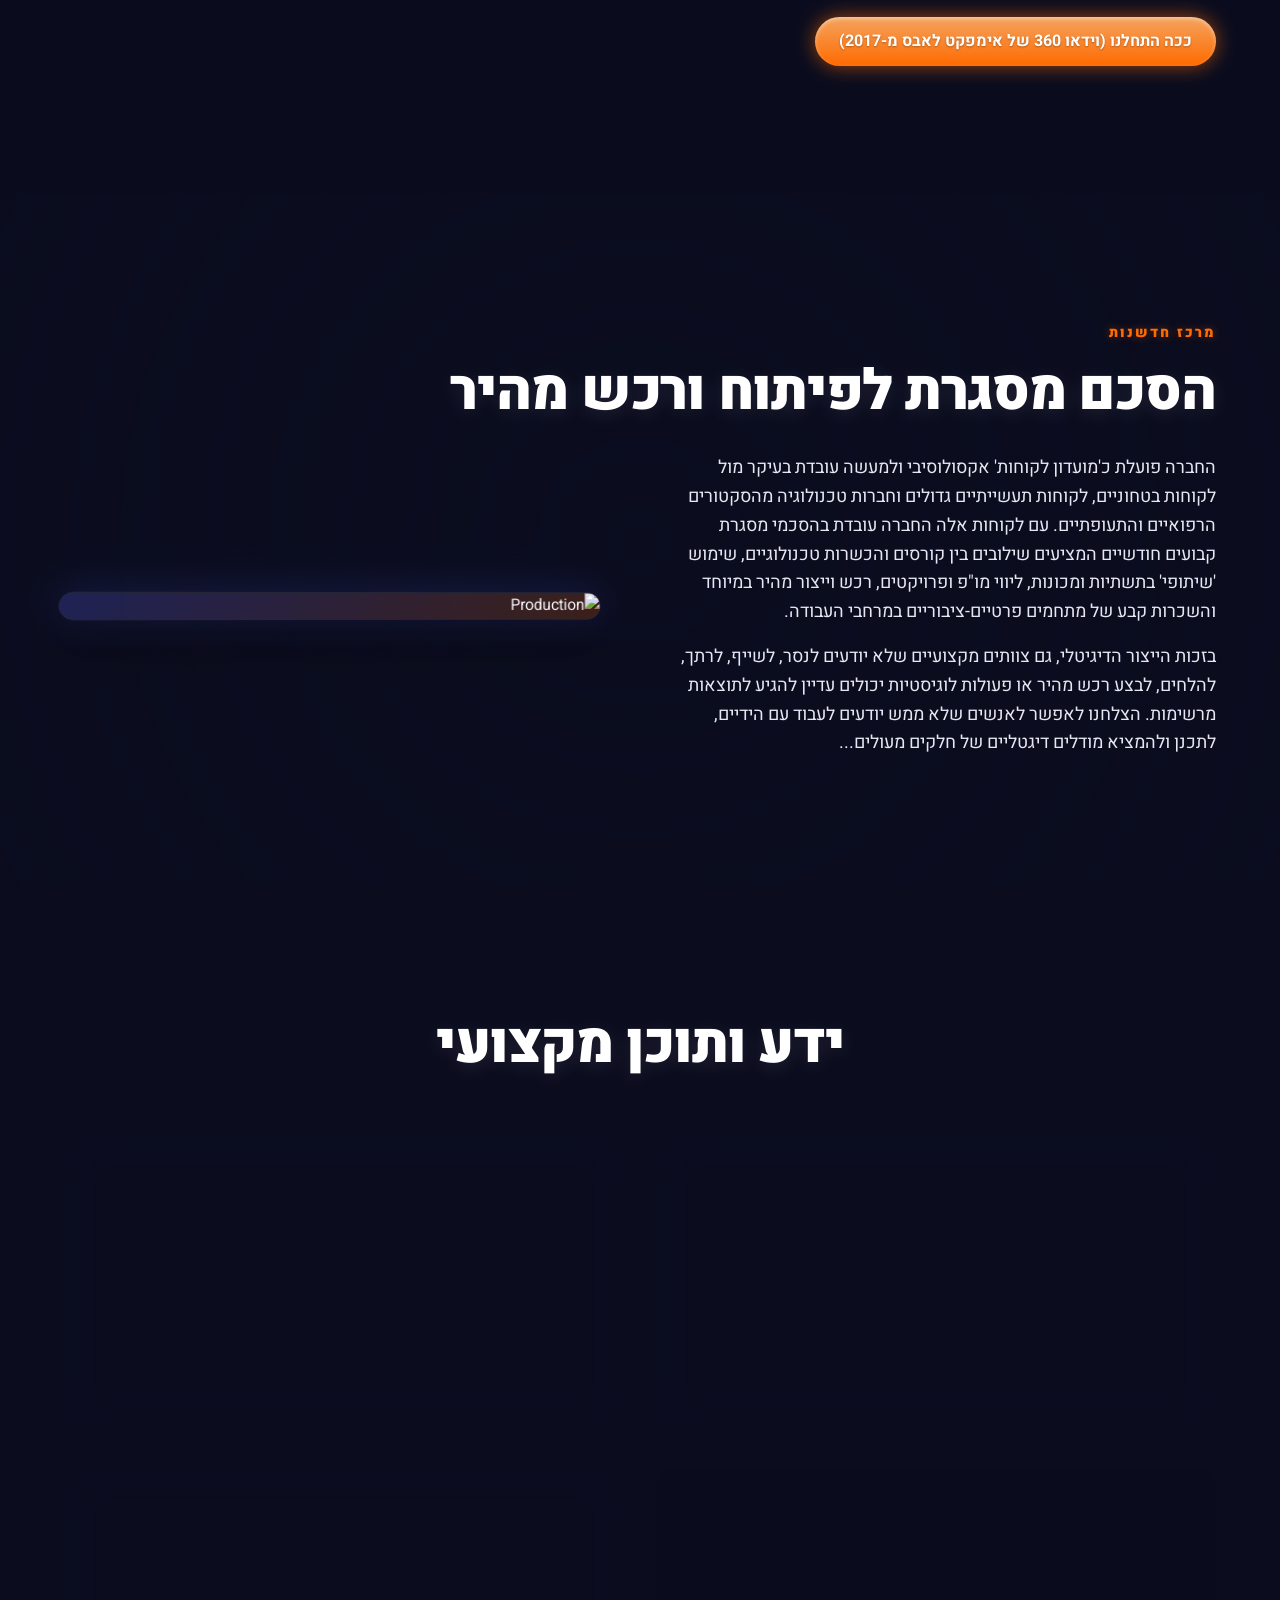
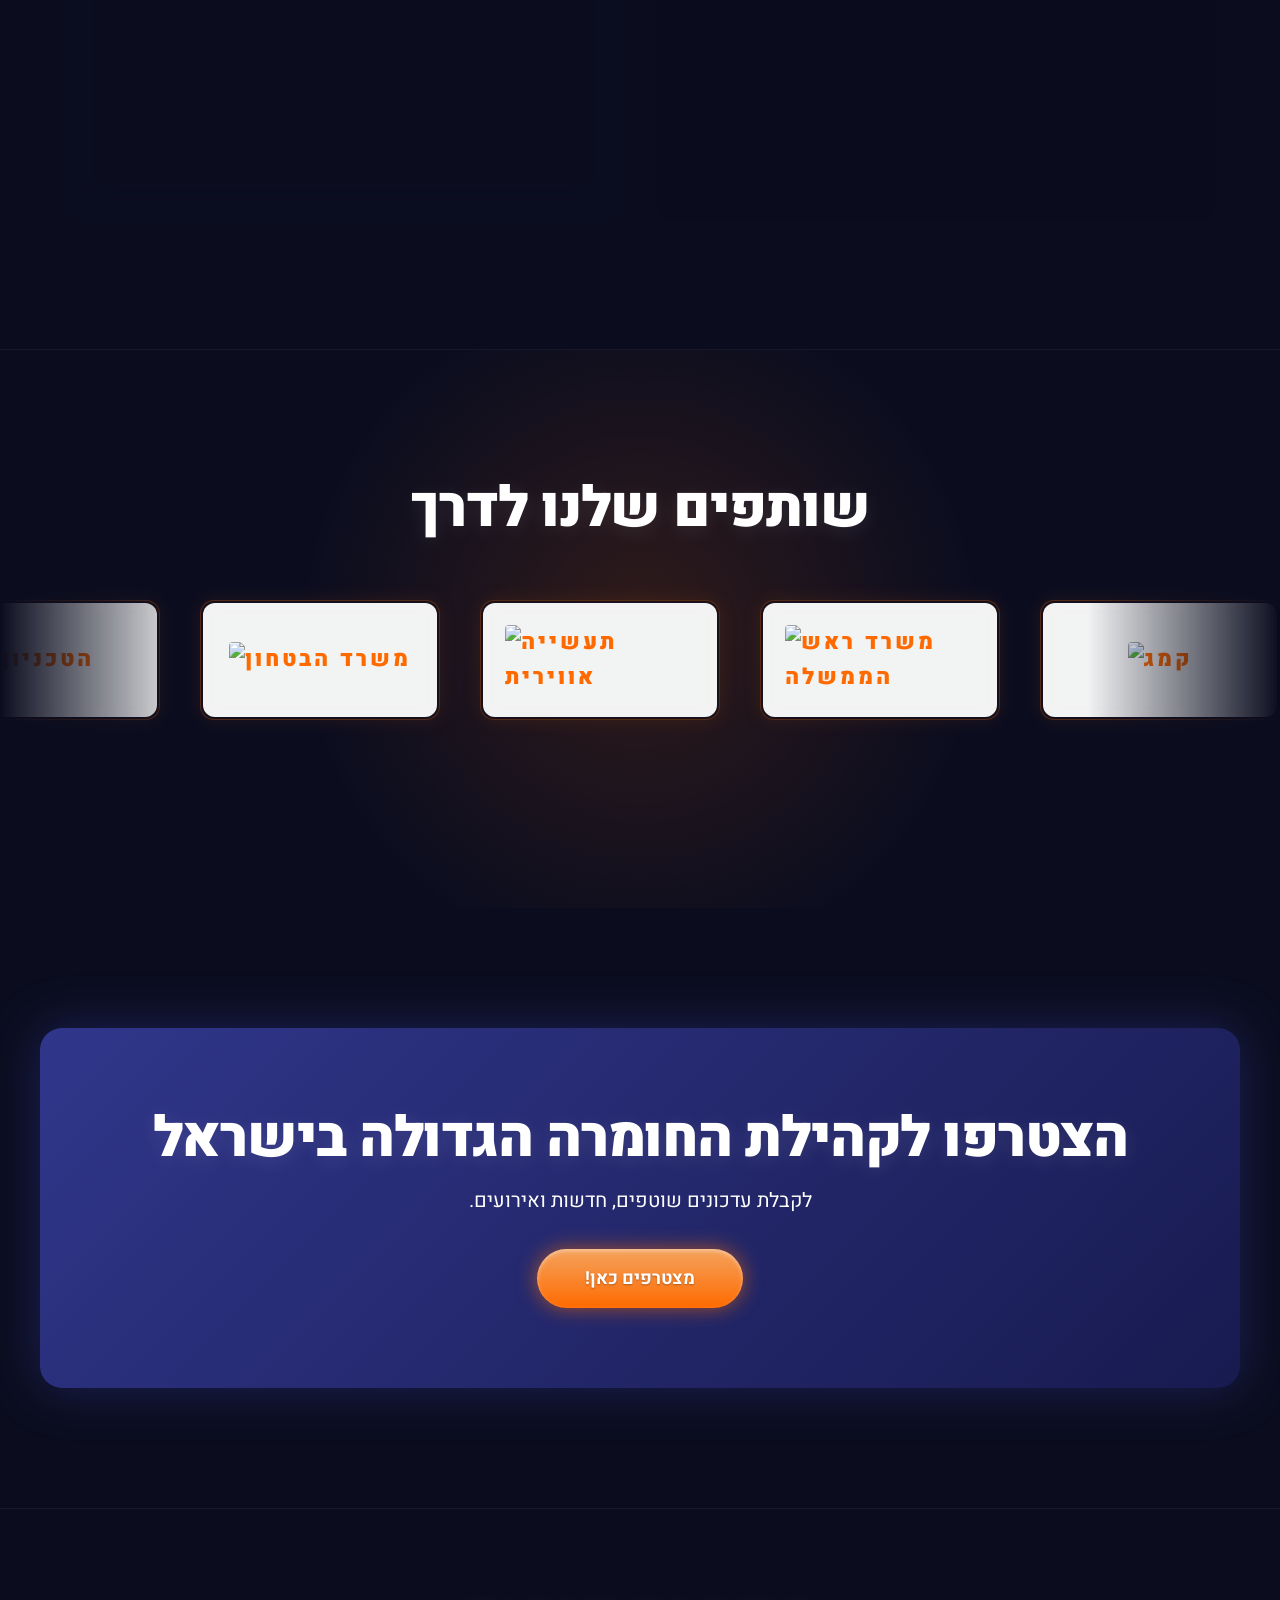
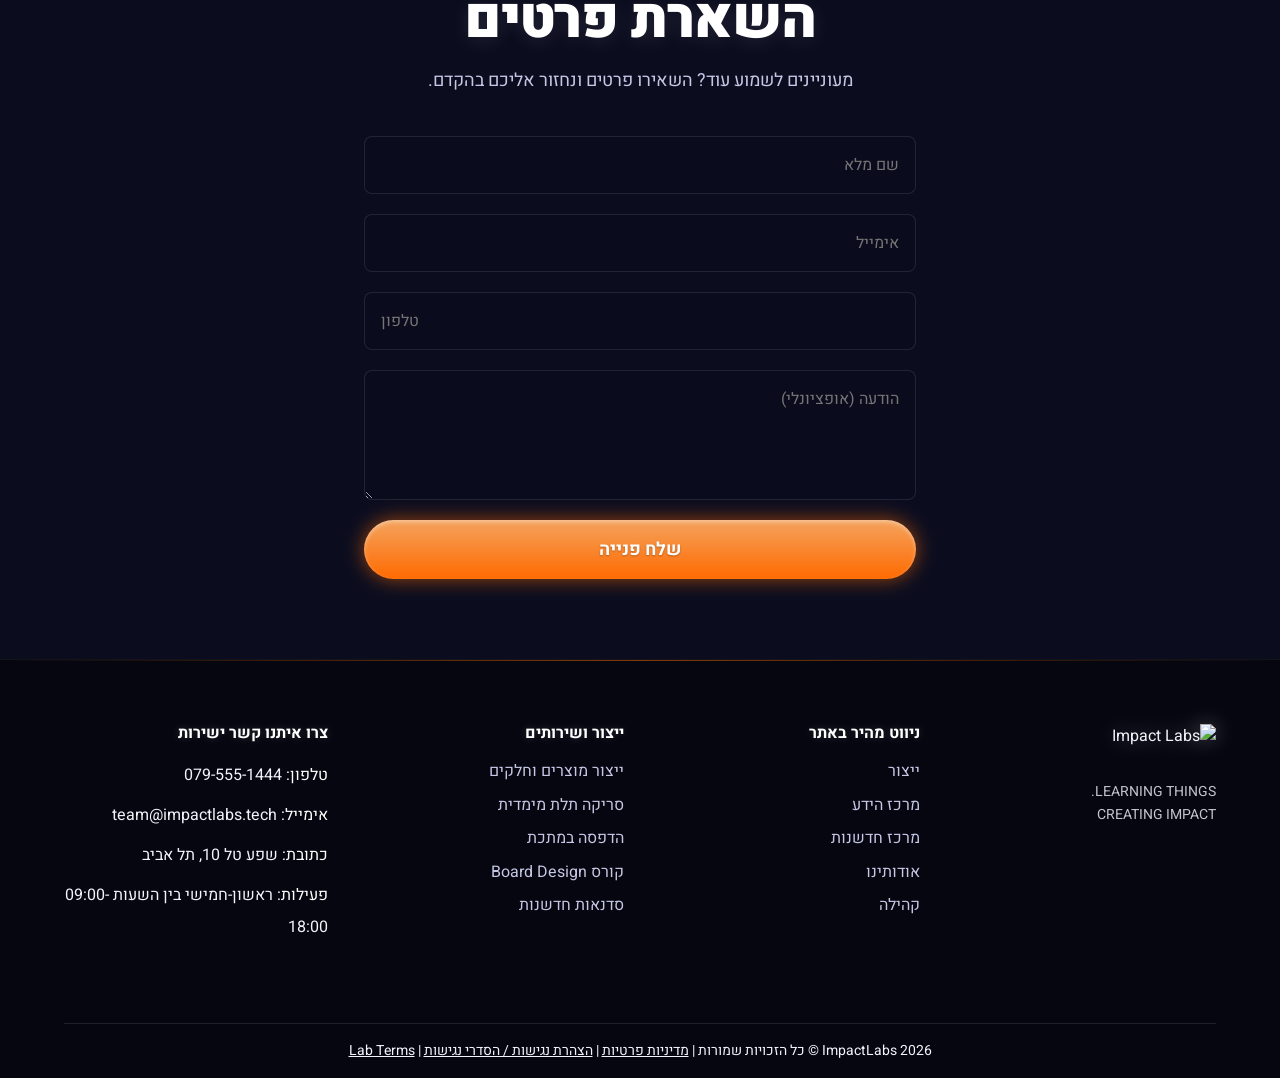
==== commit 3da605a2: "Create about.html page and link from index.html" ====
--- a/index.html
+++ b/index.html
@@ -40,7 +40,7 @@
 
         <nav class="nav-links reveal" id="nav-links">
           <a href="#community">קהילה</a>
-          <a href="#about">אודותינו</a>
+          <a href="about.html">אודותינו</a>
           <a href="#innovation">מרכז חדשנות</a>
           <a href="#knowledge">מרכז ידע</a>
           <a href="#services">ייצור</a>
@@ -72,7 +72,7 @@
           </p>
           <div class="hero-actions">
             <a href="#services" class="btn btn-primary btn-lg">כניסה למערכת ההזמנות לייצור בהדפסה תלת ממדית</a>
-            <a href="#about" class="btn btn-ghost btn-lg">בואו להכיר אותנו קצת יותר</a>
+            <a href="about.html" class="btn btn-ghost btn-lg">בואו להכיר אותנו קצת יותר</a>
           </div>
         </div>
       </div>
@@ -339,7 +339,7 @@
               <li><a href="#services">ייצור</a></li>
               <li><a href="#knowledge">מרכז הידע</a></li>
               <li><a href="#innovation">מרכז חדשנות</a></li>
-              <li><a href="#about">אודותינו</a></li>
+              <li><a href="about.html">אודותינו</a></li>
               <li><a href="#community">קהילה</a></li>
             </ul>
           </div>
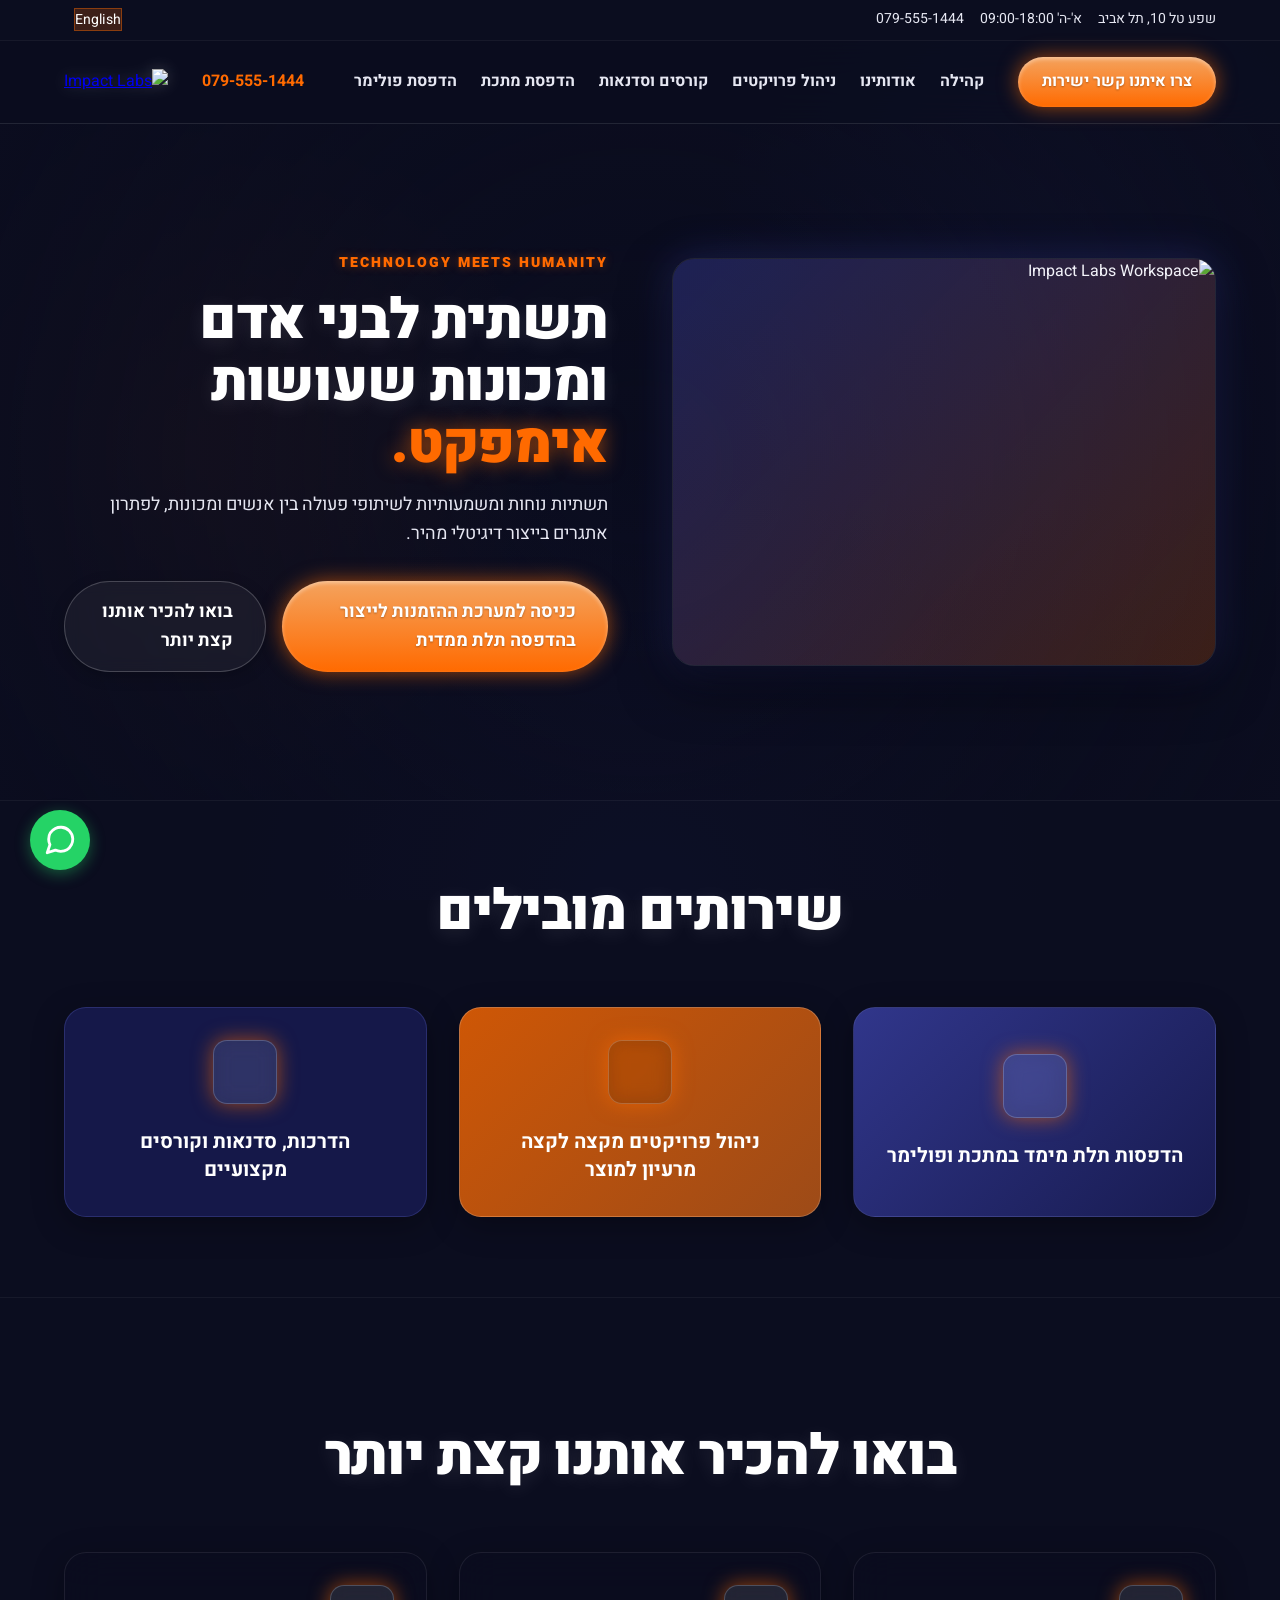
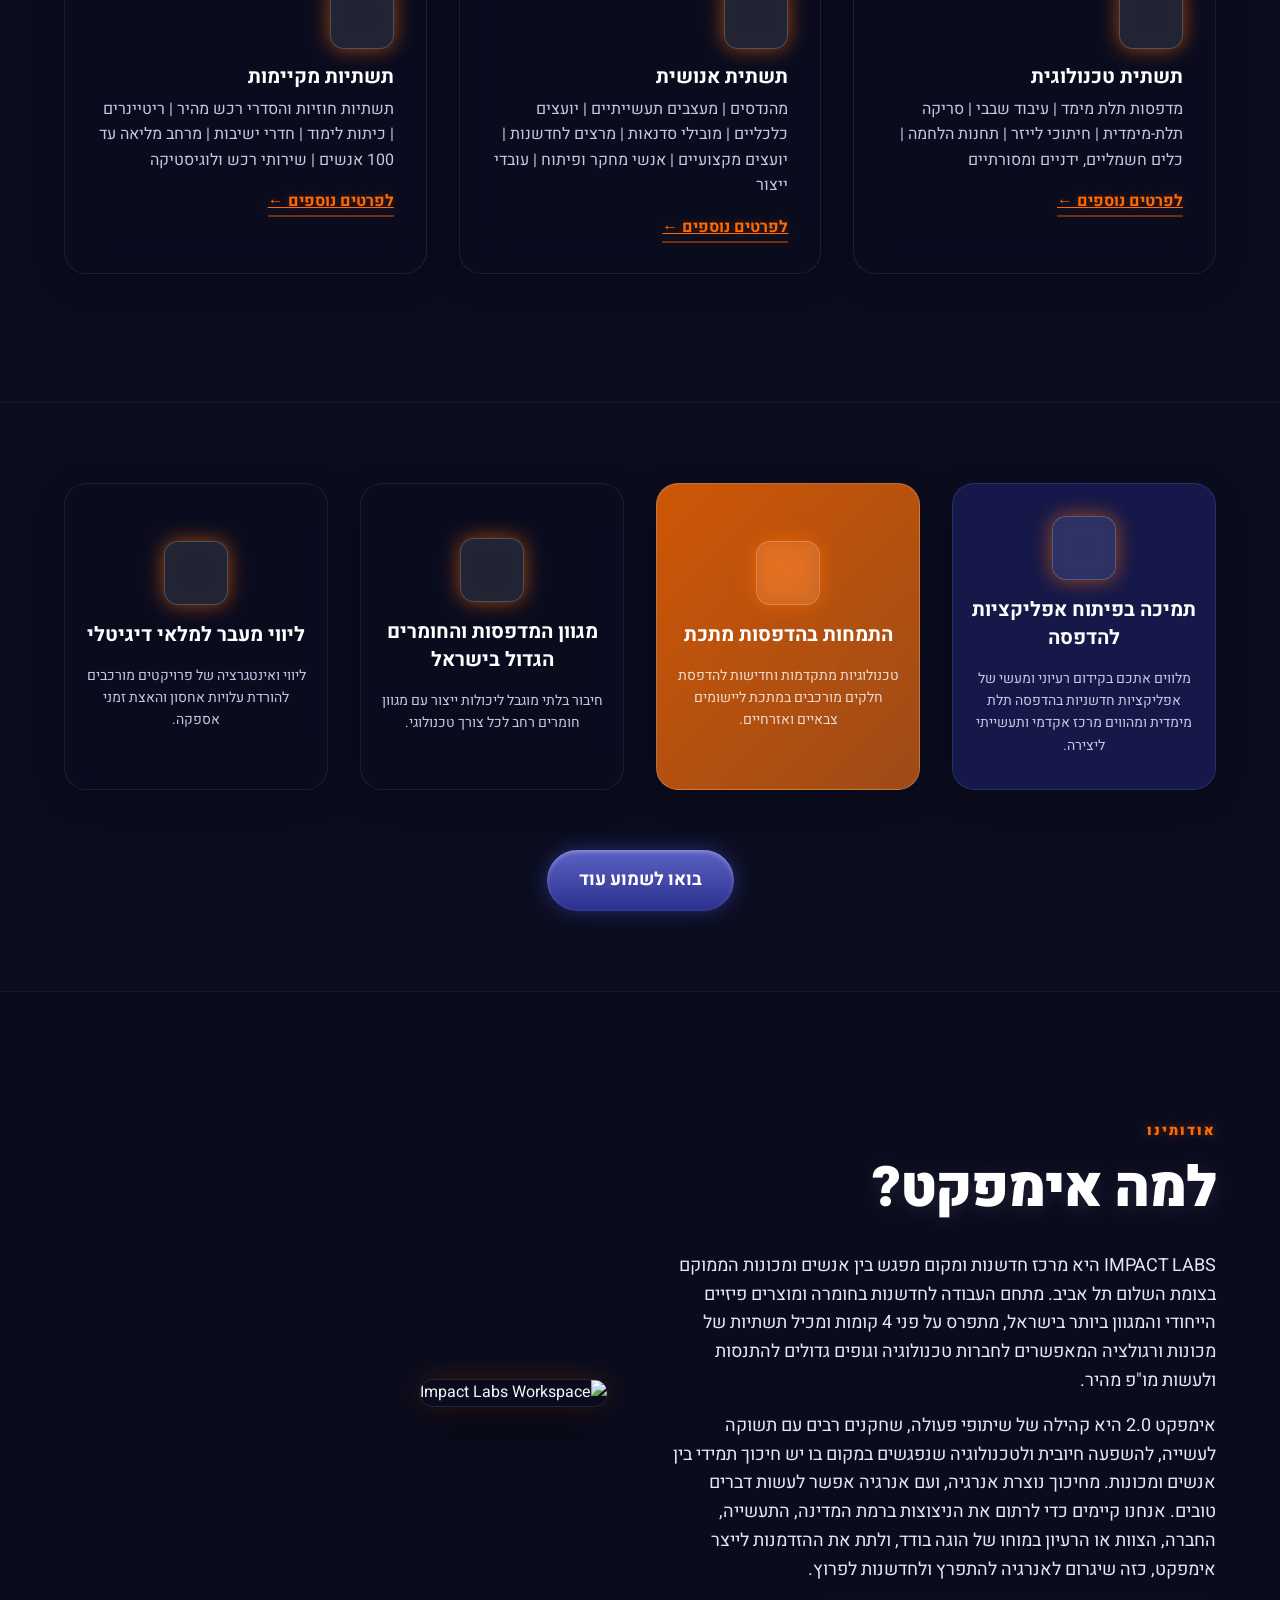
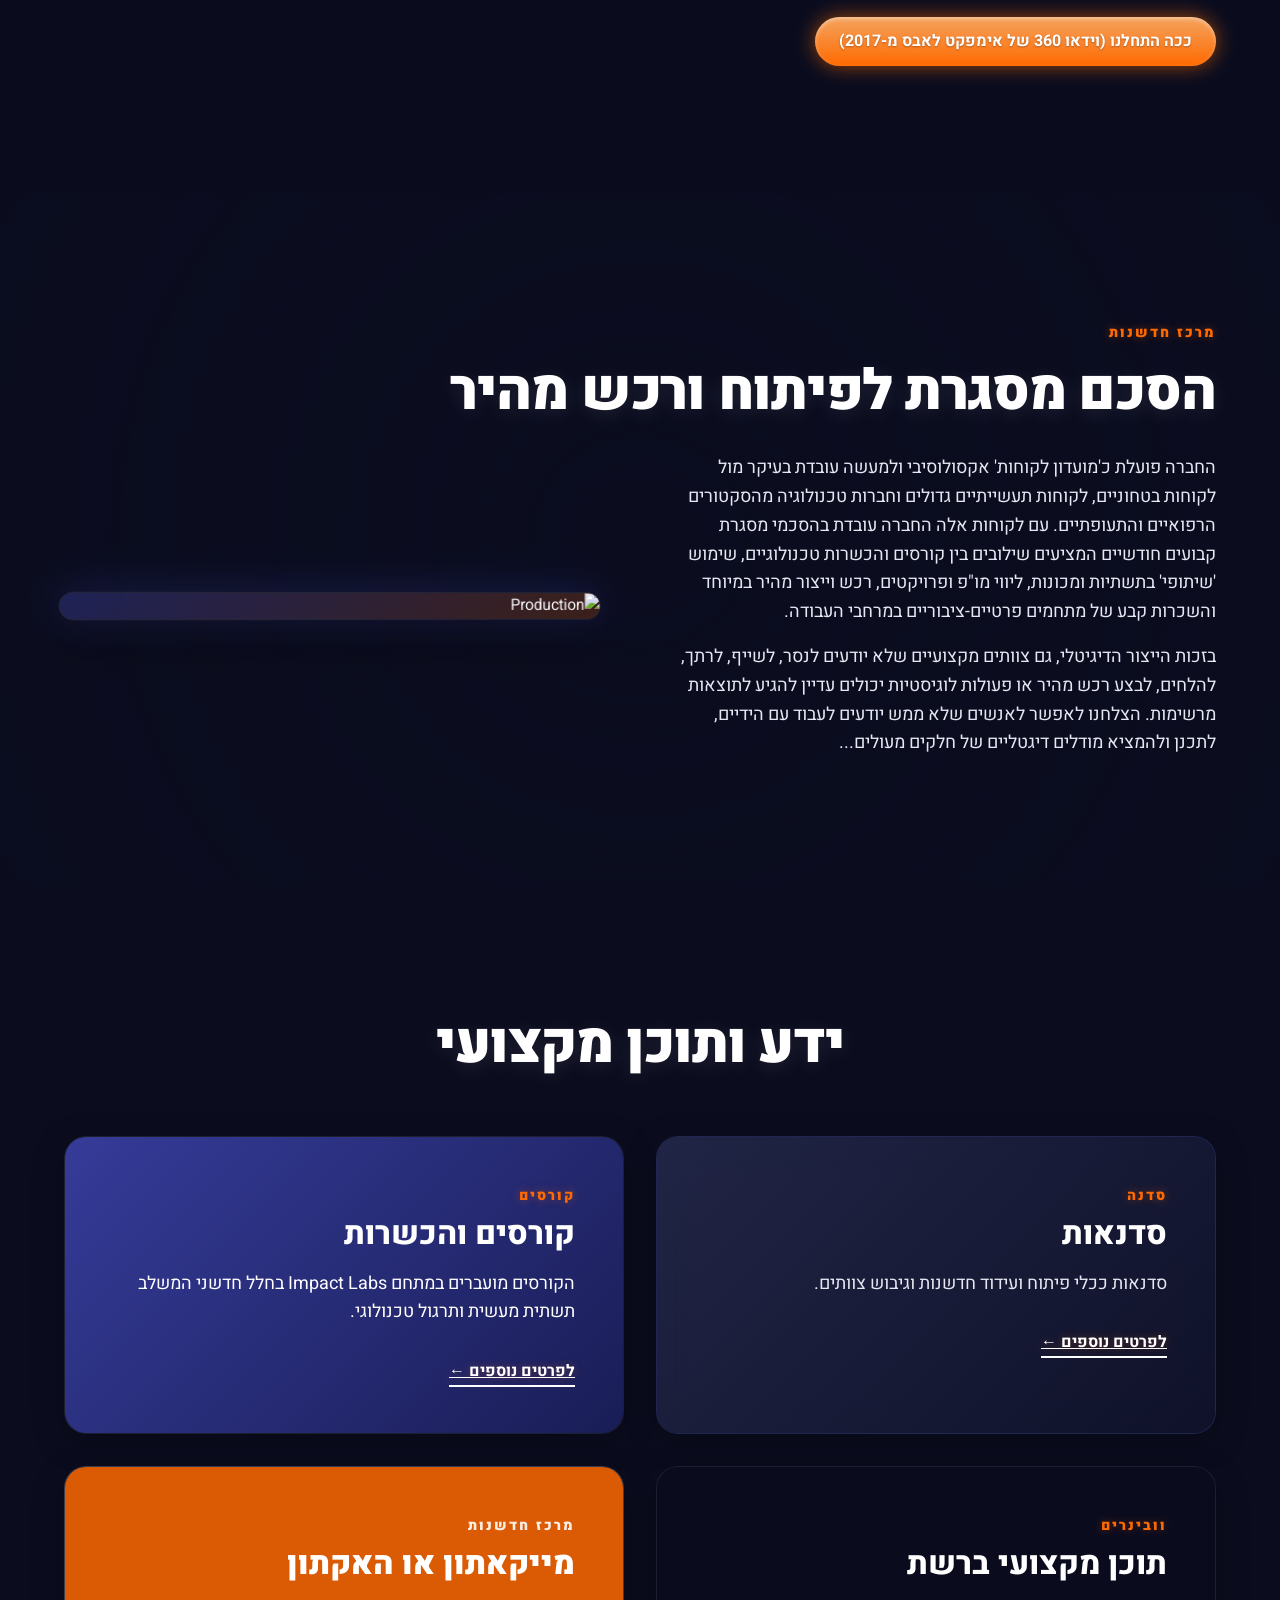
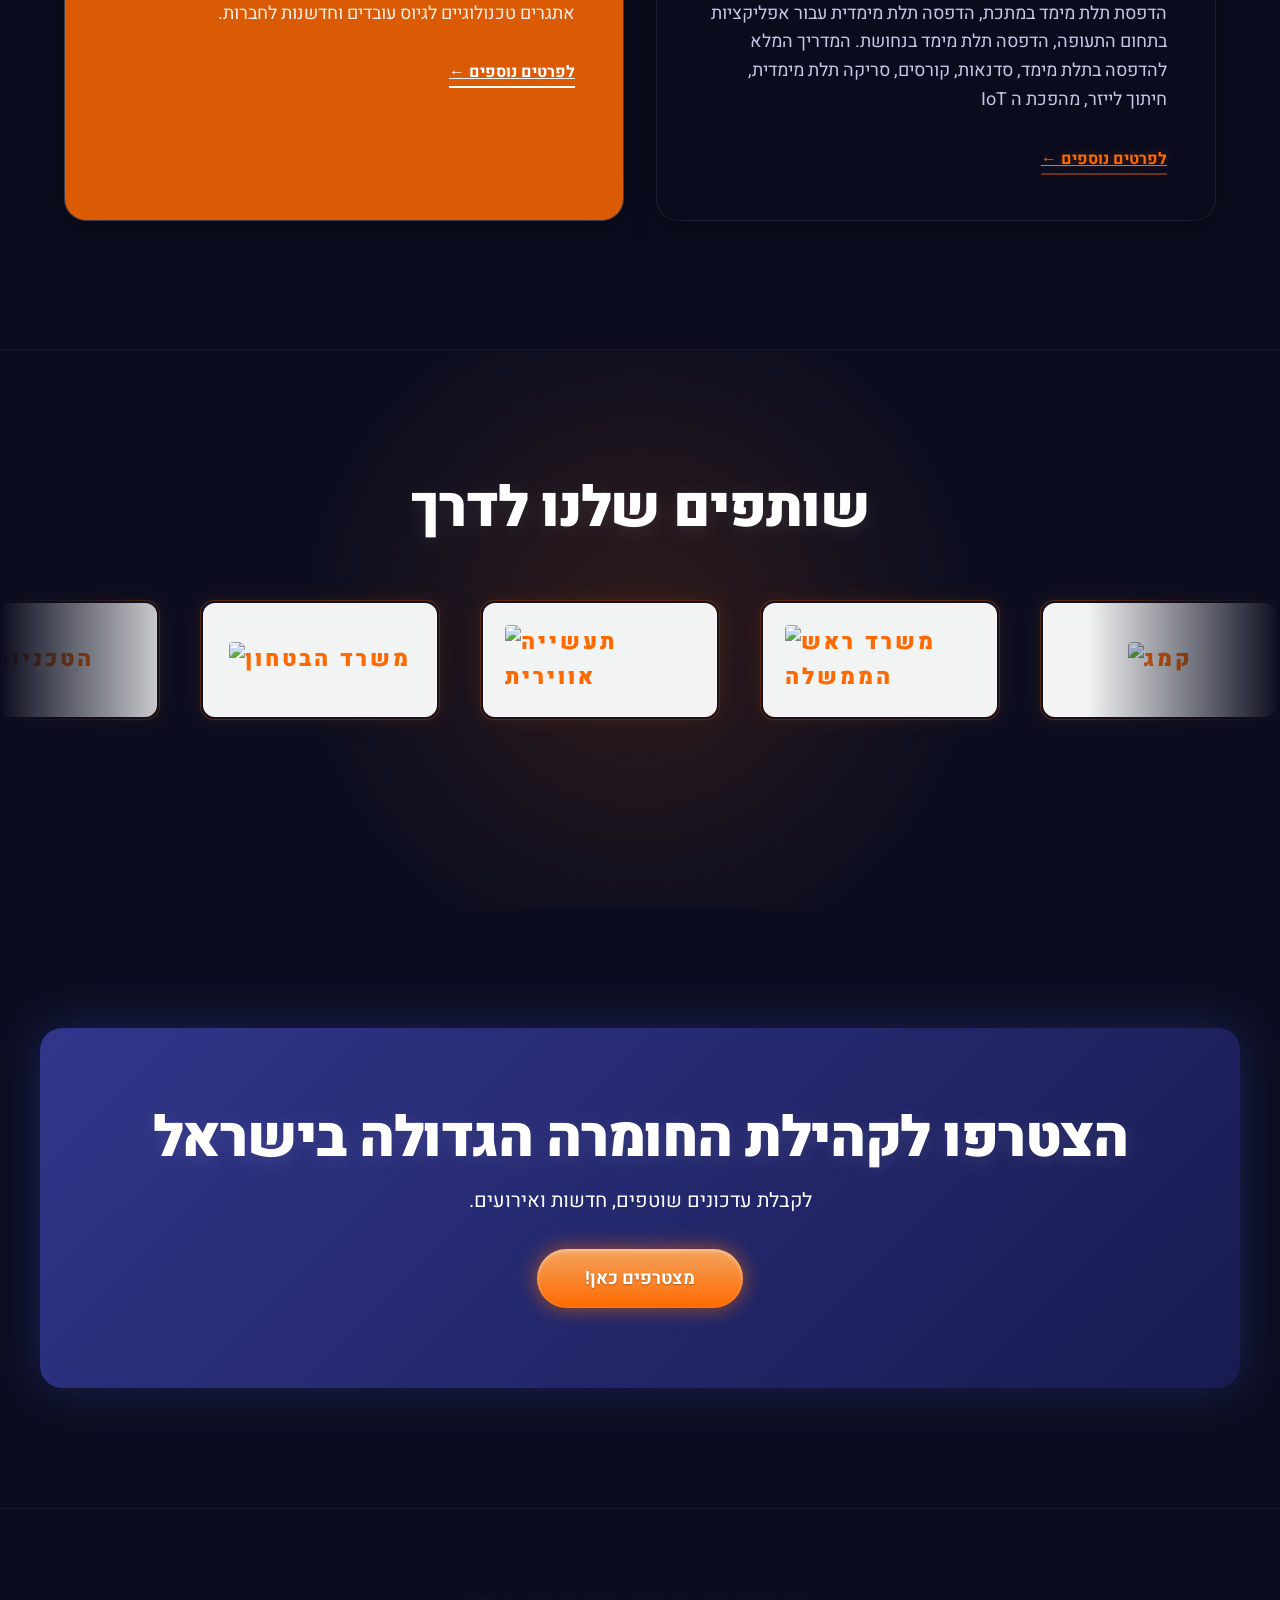
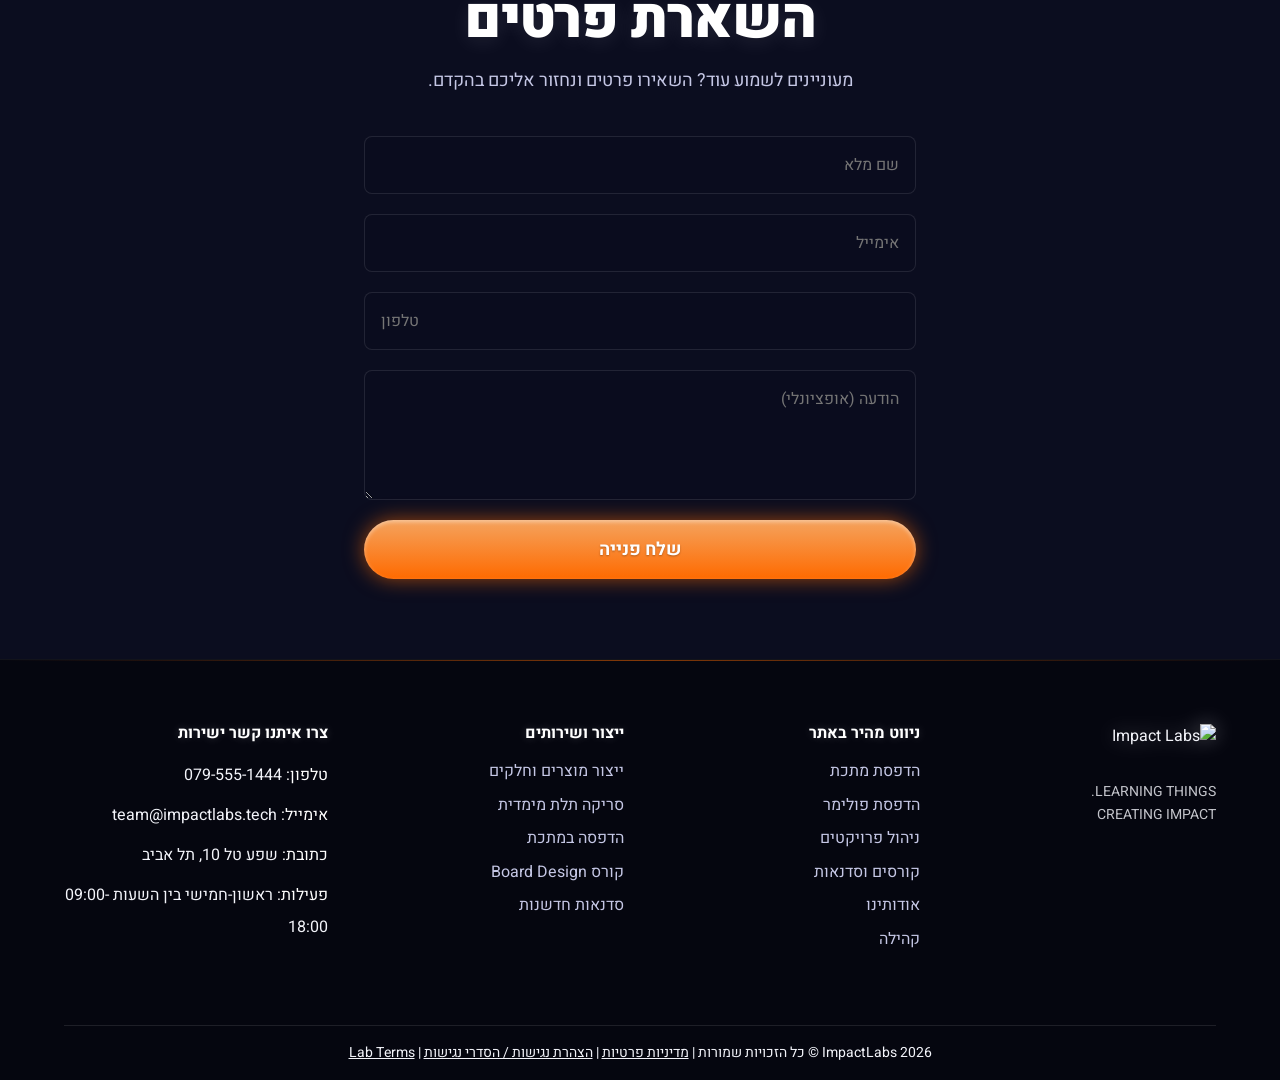
==== commit d1f8e3a2: "Add index, about, and metal printing pages" ====
--- a/index.html
+++ b/index.html
@@ -41,9 +41,10 @@
         <nav class="nav-links reveal" id="nav-links">
           <a href="#community">קהילה</a>
           <a href="about.html">אודותינו</a>
-          <a href="#innovation">מרכז חדשנות</a>
-          <a href="#knowledge">מרכז ידע</a>
-          <a href="#services">ייצור</a>
+          <a href="project_management.html">ניהול פרויקטים</a>
+          <a href="courses.html">קורסים וסדנאות</a>
+          <a href="metal_printing.html">הדפסת מתכת</a>
+          <a href="polymer_printing.html">הדפסת פולימר</a>
           <a href="tel:0795551444" class="nav-phone" style="display: flex; align-items: center; gap: 8px; color: var(--orange-500);"><i data-lucide="phone" style="width:18px;height:18px;"></i> 079-555-1444</a>
         </nav>
 
@@ -336,21 +337,22 @@
           <div>
             <h4 class="footer-title">ניווט מהיר באתר</h4>
             <ul class="footer-links">
-              <li><a href="#services">ייצור</a></li>
-              <li><a href="#knowledge">מרכז הידע</a></li>
-              <li><a href="#innovation">מרכז חדשנות</a></li>
+              <li><a href="metal_printing.html">הדפסת מתכת</a></li>
+              <li><a href="polymer_printing.html">הדפסת פולימר</a></li>
+              <li><a href="project_management.html">ניהול פרויקטים</a></li>
+              <li><a href="courses.html">קורסים וסדנאות</a></li>
               <li><a href="about.html">אודותינו</a></li>
-              <li><a href="#community">קהילה</a></li>
+              <li><a href="index.html#community">קהילה</a></li>
             </ul>
           </div>
           <div>
             <h4 class="footer-title">ייצור ושירותים</h4>
             <ul class="footer-links">
-              <li><a href="#">ייצור מוצרים וחלקים</a></li>
-              <li><a href="#">סריקה תלת מימדית</a></li>
-              <li><a href="#">הדפסה במתכת</a></li>
-              <li><a href="#">קורס Board Design</a></li>
-              <li><a href="#">סדנאות חדשנות</a></li>
+              <li><a href="polymer_printing.html">ייצור מוצרים וחלקים</a></li>
+              <li><a href="polymer_printing.html">סריקה תלת מימדית</a></li>
+              <li><a href="metal_printing.html">הדפסה במתכת</a></li>
+              <li><a href="courses.html">קורס Board Design</a></li>
+              <li><a href="courses.html">סדנאות חדשנות</a></li>
             </ul>
           </div>
           <div>
